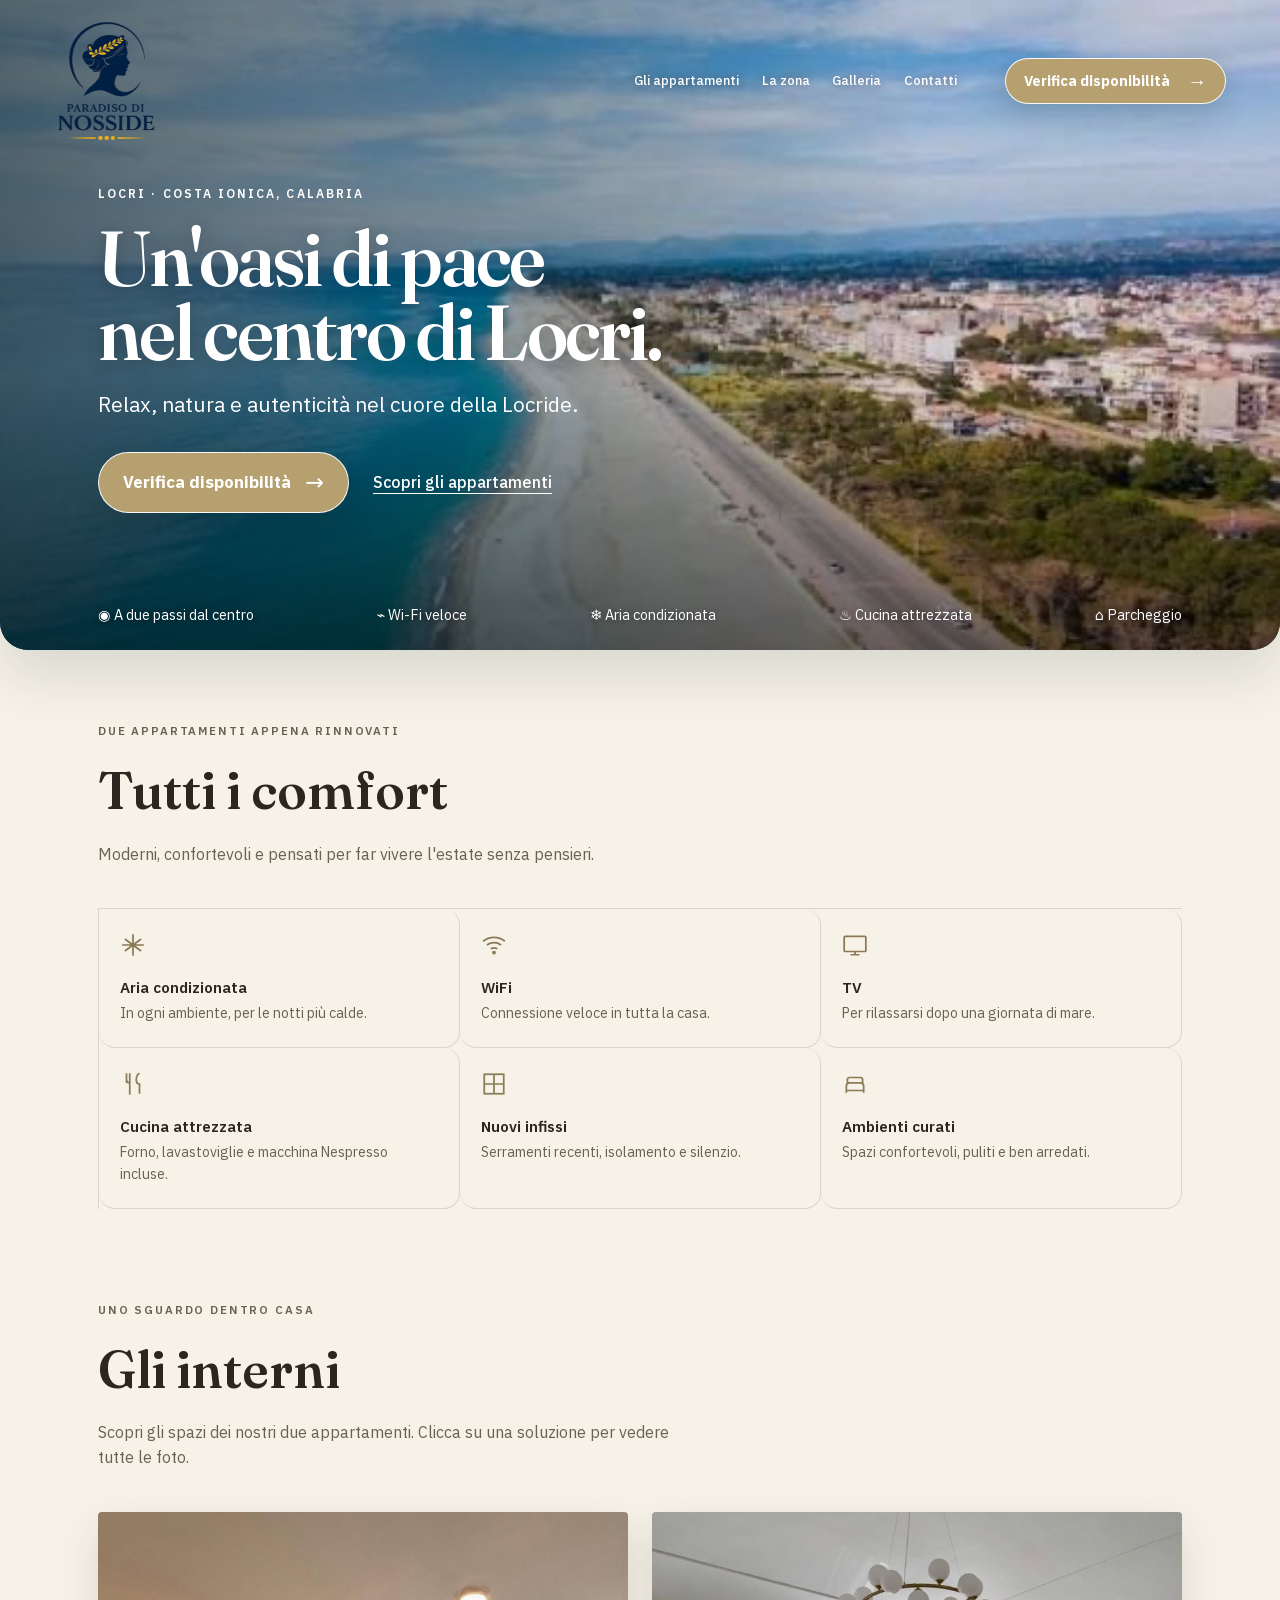
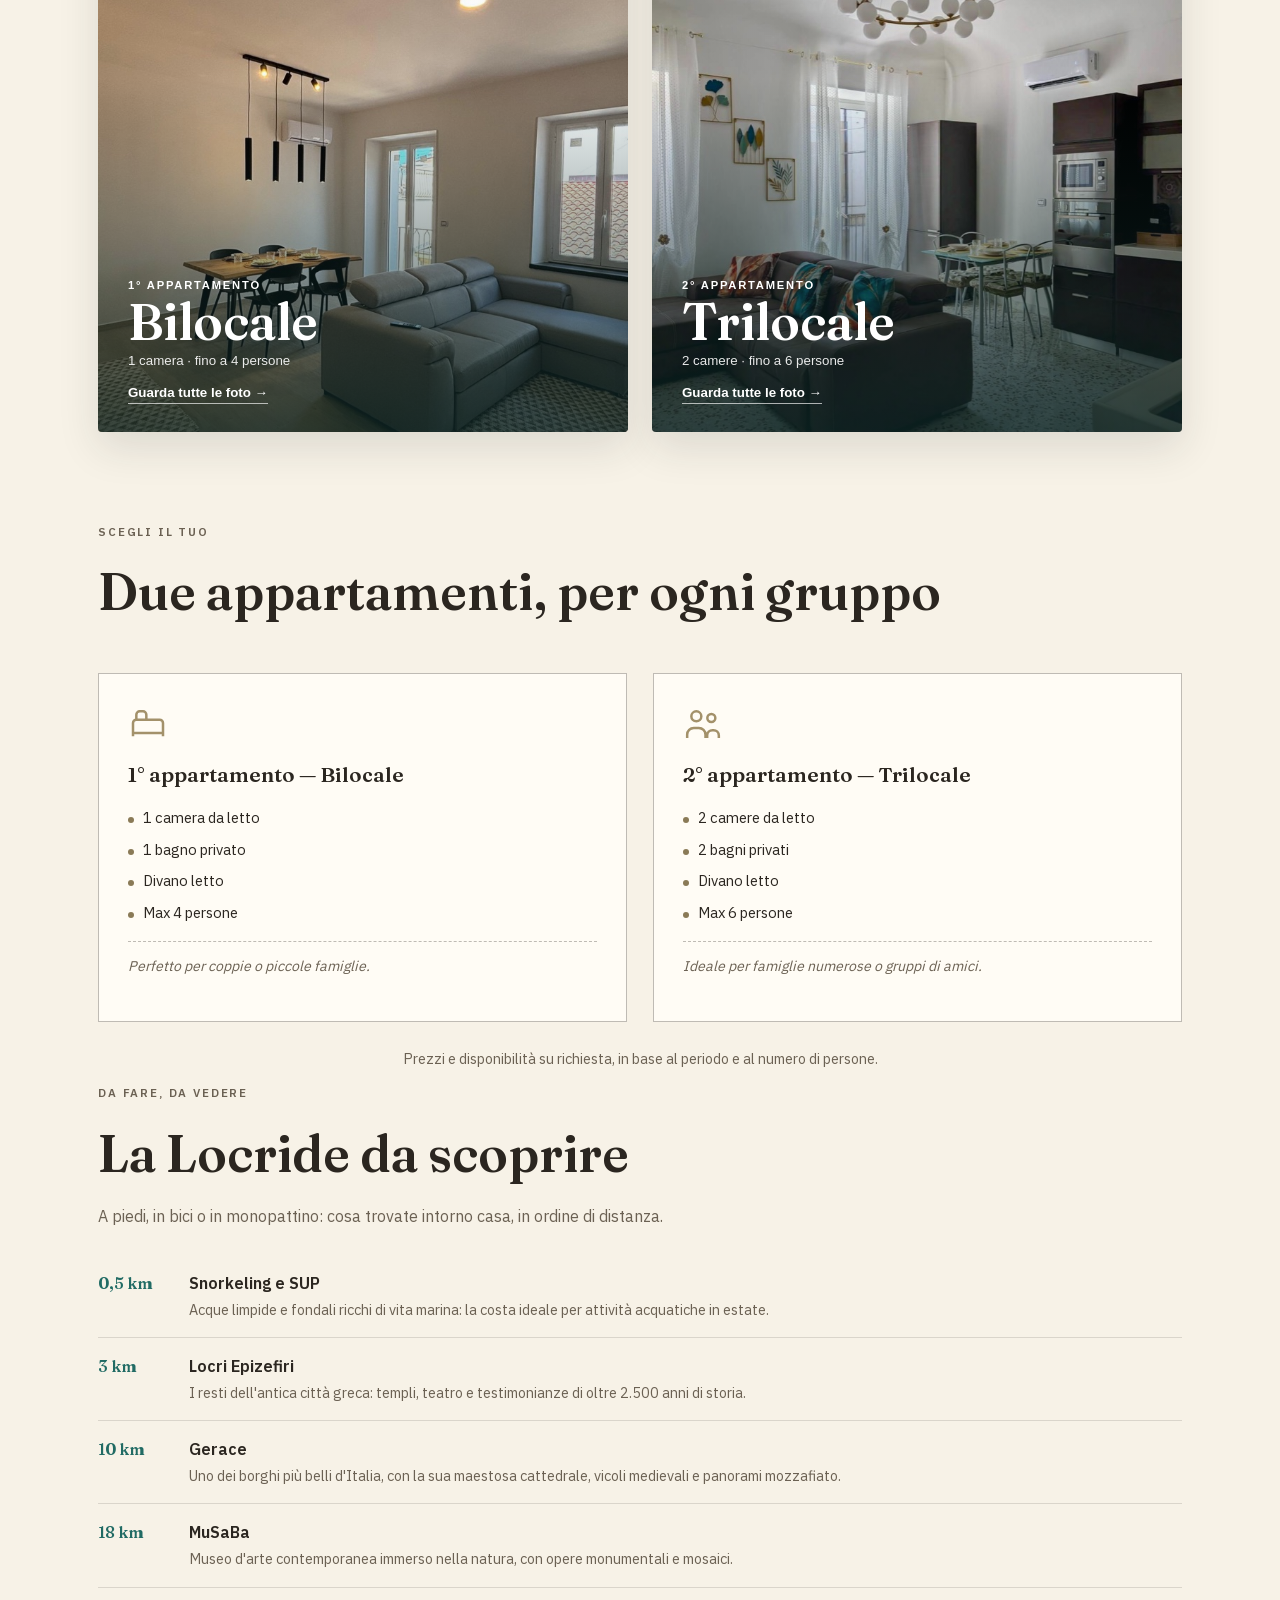
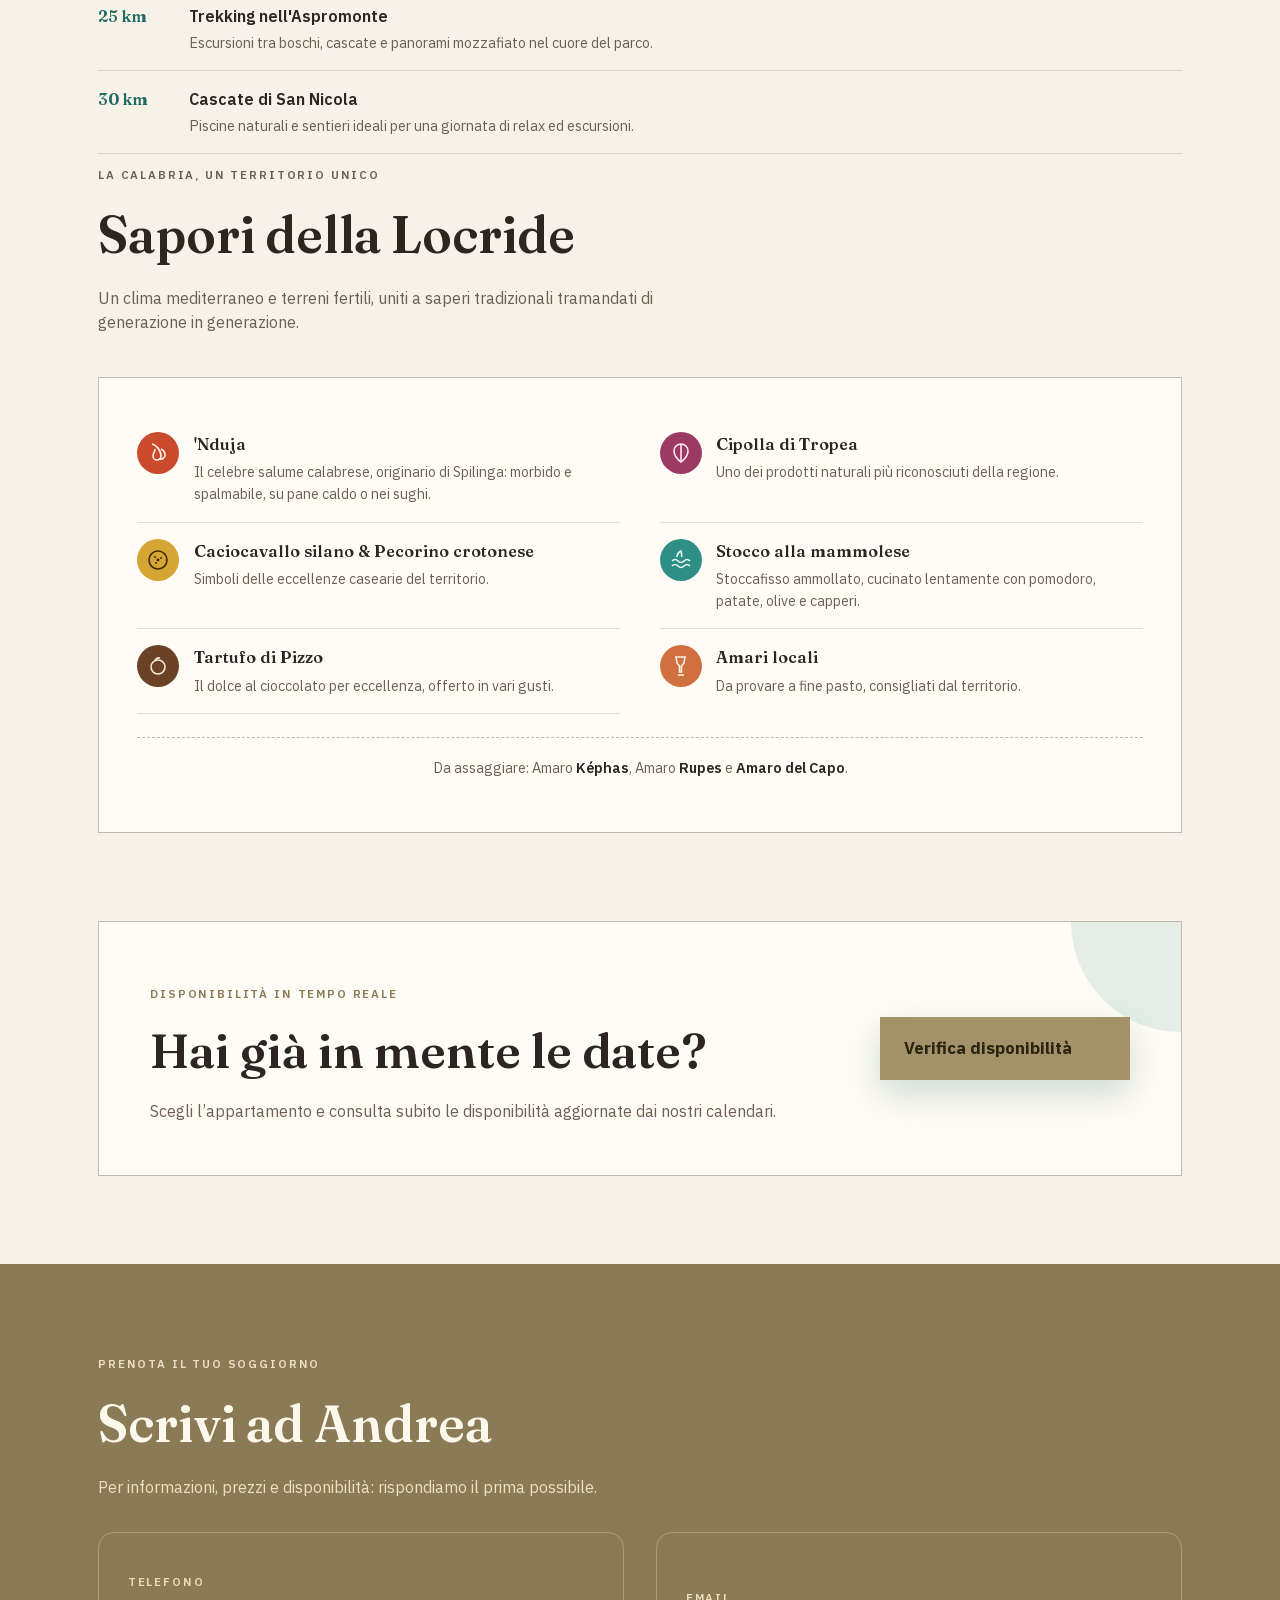
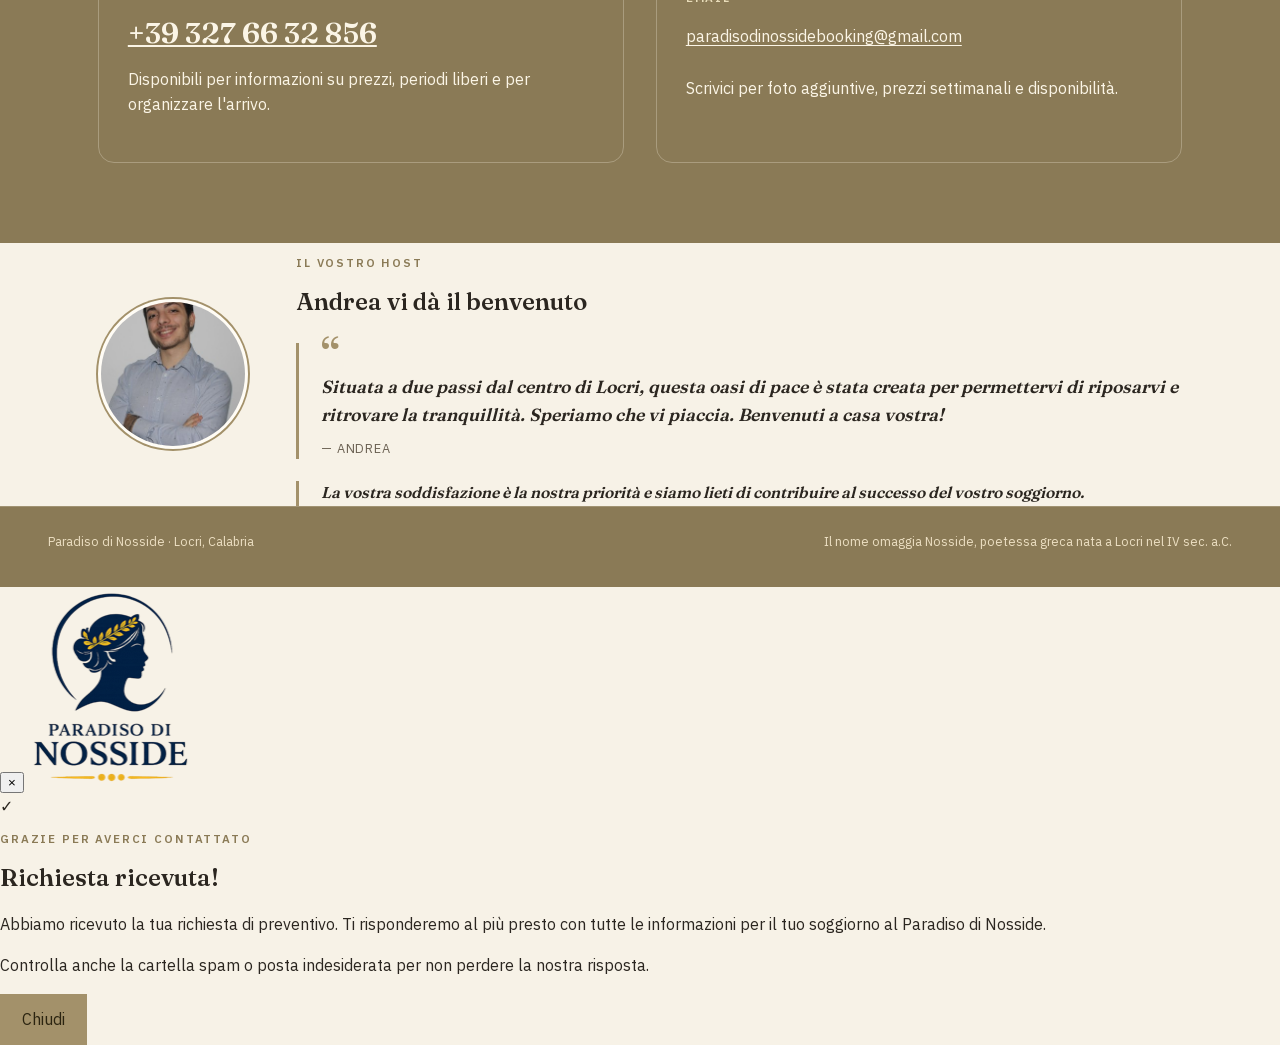
==== index.html @ 8e235de2 "confirm popup" ====
<!DOCTYPE html>
<html lang="it">
<head>
  <meta charset="utf-8">
  <meta name="viewport" content="width=device-width, initial-scale=1">
  <title>Paradiso di Nosside — Estate a Locri</title>
  <meta name="description" content="Appartamenti in affitto a Locri, sulla costa ionica della Calabria. Bilocale e trilocale a due passi dal centro.">
  <link rel="icon" href="images/logo.png">
  <link rel="stylesheet" href="css/style.css">
</head>
<body>

<nav class="nav nav-premium">
  <div class="nav-inner">
    <a class="brand brand-logo-only" href="#top" aria-label="Paradiso di Nosside"><img src="images/logo.png" alt="Paradiso di Nosside"></a>
    <ul class="nav-links premium-links">
      <li><a href="#appartamenti">Gli appartamenti</a></li><li><a href="#dintorni">La zona</a></li><li><a href="#interni">Galleria</a></li><li><a href="#contatti">Contatti</a></li>
    </ul>
    <button class="nav-book btn btn-primary btn-availability-large" type="button" data-open-booking>Verifica disponibilità <span aria-hidden="true">→</span></button>
  </div>
</nav>

<header class="hero-premium" id="top">
  <img class="hero-premium-bg" src="images/costa-locri.jpg" alt="Costa di Locri">
  <div class="hero-premium-shade"></div>
  <div class="hero-premium-content wrap">
    <p class="hero-place">Locri · Costa Ionica, Calabria</p>
    <h1>Un'oasi di pace<br>nel centro di Locri.</h1>
    <p>Relax, natura e autenticità nel cuore della Locride.</p>
    <div class="hero-premium-actions"><button class="btn btn-primary btn-availability-large" type="button" data-open-booking>Verifica disponibilità <span aria-hidden="true">→</span></button><a href="#appartamenti">Scopri gli appartamenti</a></div>
  </div>
  <div class="hero-benefits wrap"><span>◉ A due passi dal centro</span><span>⌁ Wi-Fi veloce</span><span>❄ Aria condizionata</span><span>♨ Cucina attrezzata</span><span>⌂ Parcheggio</span></div>
</header>



<section class="wrap" id="comfort">
  <div class="section-head">
    <p class="eyebrow">Due appartamenti appena rinnovati</p>
    <h2>Tutti i comfort</h2>
    <p>Moderni, confortevoli e pensati per far vivere l'estate senza pensieri.</p>
  </div>
  <div class="features">
    <div class="feature">
      <svg viewBox="0 0 24 24" fill="none" stroke-width="1.6"><path d="M12 2v20M4.5 6.5l15 11M19.5 6.5l-15 11M2 12h20"/></svg>
      <h3>Aria condizionata</h3>
      <p>In ogni ambiente, per le notti più calde.</p>
    </div>
    <div class="feature">
      <svg viewBox="0 0 24 24" fill="none" stroke-width="1.6"><path d="M2 8.5a16 16 0 0 1 20 0M5.5 12a11 11 0 0 1 13 0M9 15.5a6 6 0 0 1 6 0"/><circle cx="12" cy="19" r="1"/></svg>
      <h3>WiFi</h3>
      <p>Connessione veloce in tutta la casa.</p>
    </div>
    <div class="feature">
      <svg viewBox="0 0 24 24" fill="none" stroke-width="1.6"><rect x="2" y="4" width="20" height="14" rx="1"/><path d="M8 21h8M12 18v3"/></svg>
      <h3>TV</h3>
      <p>Per rilassarsi dopo una giornata di mare.</p>
    </div>
    <div class="feature">
      <svg viewBox="0 0 24 24" fill="none" stroke-width="1.6"><path d="M6 2v6a3 3 0 0 0 3 3v11M6 2v9M9 2v9M18 2c-2 1-3 3-3 6s1 4 3 4v9"/></svg>
      <h3>Cucina attrezzata</h3>
      <p>Forno, lavastoviglie e macchina Nespresso incluse.</p>
    </div>
    <div class="feature">
      <svg viewBox="0 0 24 24" fill="none" stroke-width="1.6"><rect x="3" y="3" width="18" height="18"/><path d="M12 3v18M3 12h18"/></svg>
      <h3>Nuovi infissi</h3>
      <p>Serramenti recenti, isolamento e silenzio.</p>
    </div>
    <div class="feature">
      <svg viewBox="0 0 24 24" fill="none" stroke-width="1.6"><path d="M4 18v-4a3 3 0 0 1 3-3h10a3 3 0 0 1 3 3v4M4 18h16M4 18v2M20 18v2M5 11V8a2 2 0 0 1 2-2h10a2 2 0 0 1 2 2v3"/></svg>
      <h3>Ambienti curati</h3>
      <p>Spazi confortevoli, puliti e ben arredati.</p>
    </div>
  </div>
</section>

<section class="wrap interiors-showcase" id="interni">
  <div class="section-head">
    <p class="eyebrow">Uno sguardo dentro casa</p>
    <h2>Gli interni</h2>
    <p>Scopri gli spazi dei nostri due appartamenti. Clicca su una soluzione per vedere tutte le foto.</p>
  </div>
  <div class="interior-apartment-grid">
    <button class="interior-apartment-card" type="button" data-open-gallery="bilocale">
      <img src="images/bilocale-soggiorno-vista.jpg" alt="Anteprima del Bilocale">
      <span class="interior-card-overlay"></span>
      <span class="interior-card-copy"><small>1° appartamento</small><strong>Bilocale</strong><span>1 camera · fino a 4 persone</span><em>Guarda tutte le foto →</em></span>
    </button>
    <button class="interior-apartment-card" type="button" data-open-gallery="trilocale">
      <img src="images/trilocale-soggiorno.jpg" alt="Anteprima del Trilocale">
      <span class="interior-card-overlay"></span>
      <span class="interior-card-copy"><small>2° appartamento</small><strong>Trilocale</strong><span>2 camere · fino a 6 persone</span><em>Guarda tutte le foto →</em></span>
    </button>
  </div>
</section>

<section class="wrap" id="appartamenti">
  <div class="section-head">
    <p class="eyebrow">Scegli il tuo</p>
    <h2>Due appartamenti, per ogni gruppo</h2>
  </div>
  <div class="apart-grid">
    <div class="apart-card">
      <svg viewBox="0 0 24 24" fill="none" stroke-width="1.5"><path d="M3 18v-6a2 2 0 0 1 2-2h14a2 2 0 0 1 2 2v6M3 18h18M3 18v2M21 18v2M5 10V7a2 2 0 0 1 2-2h2a2 2 0 0 1 2 2v3"/></svg>
      <h3>1° appartamento — Bilocale</h3>
      <ul class="apart-list">
        <li>1 camera da letto</li>
        <li>1 bagno privato</li>
        <li>Divano letto</li>
        <li>Max 4 persone</li>
      </ul>
      <p class="apart-note">Perfetto per coppie o piccole famiglie.</p>
    </div>
    <div class="apart-card">
      <svg viewBox="0 0 24 24" fill="none" stroke-width="1.5"><circle cx="8" cy="8" r="3"/><circle cx="17" cy="9" r="2.4"/><path d="M2.5 21v-2a4 4 0 0 1 4-4h3a4 4 0 0 1 4 4v2M14.5 21v-1.5a3.2 3.2 0 0 1 3.2-3.2h.6a3.2 3.2 0 0 1 3.2 3.2V21"/></svg>
      <h3>2° appartamento — Trilocale</h3>
      <ul class="apart-list">
        <li>2 camere da letto</li>
        <li>2 bagni privati</li>
        <li>Divano letto</li>
        <li>Max 6 persone</li>
      </ul>
      <p class="apart-note">Ideale per famiglie numerose o gruppi di amici.</p>
    </div>
  </div>
  <p class="apart-price-note">Prezzi e disponibilità su richiesta, in base al periodo e al numero di persone.</p>
</section>

<section class="wrap" id="dintorni">
  <div class="section-head">
    <p class="eyebrow">Da fare, da vedere</p>
    <h2>La Locride da scoprire</h2>
    <p>A piedi, in bici o in monopattino: cosa trovate intorno casa, in ordine di distanza.</p>
  </div>
  <ul class="spot-list">
    <li class="spot">
      <span class="spot-dist">0,5 km</span>
      <div><h3>Snorkeling e SUP</h3><p>Acque limpide e fondali ricchi di vita marina: la costa ideale per attività acquatiche in estate.</p></div>
    </li>
    <li class="spot">
      <span class="spot-dist">3 km</span>
      <div><h3>Locri Epizefiri</h3><p>I resti dell'antica città greca: templi, teatro e testimonianze di oltre 2.500 anni di storia.</p></div>
    </li>
    <li class="spot">
      <span class="spot-dist">10 km</span>
      <div><h3>Gerace</h3><p>Uno dei borghi più belli d'Italia, con la sua maestosa cattedrale, vicoli medievali e panorami mozzafiato.</p></div>
    </li>
    <li class="spot">
      <span class="spot-dist">18 km</span>
      <div><h3>MuSaBa</h3><p>Museo d'arte contemporanea immerso nella natura, con opere monumentali e mosaici.</p></div>
    </li>
    <li class="spot">
      <span class="spot-dist">25 km</span>
      <div><h3>Trekking nell'Aspromonte</h3><p>Escursioni tra boschi, cascate e panorami mozzafiato nel cuore del parco.</p></div>
    </li>
    <li class="spot">
      <span class="spot-dist">30 km</span>
      <div><h3>Cascate di San Nicola</h3><p>Piscine naturali e sentieri ideali per una giornata di relax ed escursioni.</p></div>
    </li>
  </ul>
</section>

<section class="wrap" id="sapori">
  <div class="section-head">
    <p class="eyebrow">La Calabria, un territorio unico</p>
    <h2>Sapori della Locride</h2>
    <p>Un clima mediterraneo e terreni fertili, uniti a saperi tradizionali tramandati di generazione in generazione.</p>
  </div>
  <div class="menu-card">
    <div class="menu-grid">
      <div class="menu-item">
        <div class="menu-icon" style="background:#c94a2c;">
          <svg viewBox="0 0 24 24" fill="none" stroke="#fff2e8" stroke-width="1.6"><path d="M6 3c4 1 9 6 9 12a4 4 0 0 1-8 0c0-3 2-4 2-7"/><path d="M15 8c2 1 4 3 4 6a4 4 0 0 1-6 3.5"/></svg>
        </div>
        <div>
          <h3>'Nduja</h3>
          <p>Il celebre salume calabrese, originario di Spilinga: morbido e spalmabile, su pane caldo o nei sughi.</p>
        </div>
      </div>
      <div class="menu-item">
        <div class="menu-icon" style="background:#9c3a63;">
          <svg viewBox="0 0 24 24" fill="none" stroke="#fbeaf0" stroke-width="1.6"><path d="M12 21c4-3 7-7 7-11a7 7 0 0 0-14 0c0 4 3 8 7 11Z"/><path d="M12 3v18"/></svg>
        </div>
        <div>
          <h3>Cipolla di Tropea</h3>
          <p>Uno dei prodotti naturali più riconosciuti della regione.</p>
        </div>
      </div>
      <div class="menu-item">
        <div class="menu-icon" style="background:#d6a635;">
          <svg viewBox="0 0 24 24" fill="none" stroke="#3b2a06" stroke-width="1.6"><circle cx="12" cy="12" r="9"/><circle cx="12" cy="12" r="1.4" fill="#3b2a06" stroke="none"/><circle cx="9" cy="9" r="1" fill="#3b2a06" stroke="none"/><circle cx="15" cy="10" r="1" fill="#3b2a06" stroke="none"/><circle cx="10" cy="15" r="1" fill="#3b2a06" stroke="none"/></svg>
        </div>
        <div>
          <h3>Caciocavallo silano &amp; Pecorino crotonese</h3>
          <p>Simboli delle eccellenze casearie del territorio.</p>
        </div>
      </div>
      <div class="menu-item">
        <div class="menu-icon" style="background:var(--teal);">
          <svg viewBox="0 0 24 24" fill="none" stroke="#eafaf7" stroke-width="1.6"><path d="M3 13c2-2 4-2 6 0s4 2 6 0 4-2 6 0"/><path d="M3 18c2-2 4-2 6 0s4 2 6 0 4-2 6 0"/><path d="M8 9c0-3 2-5 4-6 1 2 0 4 1 6"/></svg>
        </div>
        <div>
          <h3>Stocco alla mammolese</h3>
          <p>Stoccafisso ammollato, cucinato lentamente con pomodoro, patate, olive e capperi.</p>
        </div>
      </div>
      <div class="menu-item">
        <div class="menu-icon" style="background:#6b4226;">
          <svg viewBox="0 0 24 24" fill="none" stroke="#f6e9da" stroke-width="1.6"><circle cx="12" cy="13" r="7"/><path d="M9 6c1-1.5 3-2.5 5-2"/></svg>
        </div>
        <div>
          <h3>Tartufo di Pizzo</h3>
          <p>Il dolce al cioccolato per eccellenza, offerto in vari gusti.</p>
        </div>
      </div>
      <div class="menu-item">
        <div class="menu-icon" style="background:var(--coral);">
          <svg viewBox="0 0 24 24" fill="none" stroke="#fdf1ea" stroke-width="1.6"><path d="M8 3h8l-1 6-2.5 3v6h-2v-6L8 9 7 3Z"/><path d="M9 21h6"/></svg>
        </div>
        <div>
          <h3>Amari locali</h3>
          <p>Da provare a fine pasto, consigliati dal territorio.</p>
        </div>
      </div>
    </div>
    <p class="amari-line">Da assaggiare: Amaro <b>Képhas</b>, Amaro <b>Rupes</b> e <b>Amaro del Capo</b>.</p>
  </div>
</section>


<section class="wrap availability-spotlight" id="disponibilita">
  <div class="availability-callout">
    <div>
      <p class="eyebrow">Disponibilità in tempo reale</p>
      <h2>Hai già in mente le date?</h2>
      <p>Scegli l’appartamento e consulta subito le disponibilità aggiornate dai nostri calendari.</p>
    </div>
    <button class="btn btn-primary btn-availability-large" type="button" data-open-booking>Verifica disponibilità</button>
  </div>
</section>

<section class="contact-band" id="contatti">
  <div class="wrap section-head" style="margin-bottom: 2rem;">
    <p class="eyebrow">Prenota il tuo soggiorno</p>
    <h2>Scrivi ad Andrea</h2>
    <p>Per informazioni, prezzi e disponibilità: rispondiamo il prima possibile.</p>
  </div>
  <div class="wrap contact-grid">
    <div class="contact-card">
      <p class="eyebrow">Telefono</p>
      <div class="phone-figure"><a href="tel:+393276632856">+39 327 66 32 856</a></div>
      <p>Disponibili per informazioni su prezzi, periodi liberi e per organizzare l'arrivo.</p>
    </div>
    <div class="contact-card">
      <p class="eyebrow">Email</p>
      <p style="margin-top:0.4rem;"><a class="plain" href="mailto:paradisodinossidebooking@gmail.com">paradisodinossidebooking@gmail.com</a></p>
      <p>Scrivici per foto aggiuntive, prezzi settimanali e disponibilità.</p>
    </div>
  </div>
</section>

<section class="wrap" id="host">
  <div class="host">
    <div class="host-avatar">
      <img src="images/andrea-host.jpg" alt="Andrea, il vostro host">
    </div>
    <div>
      <p class="eyebrow">Il vostro host</p>
      <h2 style="margin-top:0.4rem; margin-bottom:1.4rem;">Andrea vi dà il benvenuto</h2>
      <blockquote class="quote">
        <span class="mark">&ldquo;</span>
        <p>Situata a due passi dal centro di Locri, questa oasi di pace è stata creata per permettervi di riposarvi e ritrovare la tranquillità. Speriamo che vi piaccia. Benvenuti a casa vostra!</p>
        <cite>— Andrea</cite>
      </blockquote>
      <blockquote class="quote small" style="margin-bottom:0;">
        <p>La vostra soddisfazione è la nostra priorità e siamo lieti di contribuire al successo del vostro soggiorno.</p>
      </blockquote>
    </div>
  </div>
</section>

<footer>
  <span>Paradiso di Nosside · Locri, Calabria</span>
  <span>Il nome omaggia Nosside, poetessa greca nata a Locri nel IV sec. a.C.</span>
</footer>

<div class="gallery-modal" id="gallery-modal" aria-hidden="true">
  <div class="gallery-backdrop" data-close-gallery></div>
  <div class="gallery-dialog" role="dialog" aria-modal="true" aria-labelledby="gallery-title">
    <button class="gallery-close" type="button" aria-label="Chiudi galleria" data-close-gallery>×</button>
    <div class="gallery-head">
      <div><p class="eyebrow">Paradiso di Nosside</p><h2 id="gallery-title">Bilocale</h2><p id="gallery-description">Scopri tutti gli ambienti dell'appartamento.</p></div>
      <button class="btn btn-primary btn-availability-large gallery-book" type="button" data-gallery-book>Verifica disponibilità</button>
    </div>
    <div class="gallery-grid" id="gallery-grid"></div>
    <div class="gallery-footer"><button class="btn btn-primary btn-availability-large" type="button" data-gallery-book>Verifica disponibilità</button></div>
  </div>
</div>

<div class="booking-modal" id="booking-modal" aria-hidden="true">
  <div class="booking-modal-backdrop" data-close-booking></div>
  <div class="booking-dialog" role="dialog" aria-modal="true" aria-labelledby="booking-title">
    <button class="booking-close" type="button" aria-label="Chiudi" data-close-booking>×</button>

    <div class="booking-step" id="apartment-step">
      <div class="modal-logo"><img src="images/logo.png" alt="Paradiso di Nosside"></div>
      <p class="step-label"><b>1</b> Scegli l’appartamento</p>
      <h2 id="booking-title">Quale appartamento preferisci?</h2>
      <p class="booking-intro">Seleziona una soluzione: caricheremo subito le disponibilità aggiornate da Google Calendar.</p>
      <div class="booking-apartments">
        <button class="booking-apartment-card" type="button" data-apartment="bilocale">
          <img src="images/bilocale-soggiorno-vista.jpg" alt="Soggiorno del bilocale">
          <span class="booking-card-body">
            <span class="booking-card-kicker">1° appartamento</span>
            <strong>Bilocale</strong>
            <span>1 camera · 1 bagno · divano letto · max 4 persone</span>
            <em>Vedi disponibilità →</em>
          </span>
        </button>
        <button class="booking-apartment-card" type="button" data-apartment="trilocale">
          <img src="images/trilocale-soggiorno.jpg" alt="Soggiorno del trilocale">
          <span class="booking-card-body">
            <span class="booking-card-kicker">2° appartamento</span>
            <strong>Trilocale</strong>
            <span>2 camere · 2 bagni · divano letto · max 6 persone</span>
            <em>Vedi disponibilità →</em>
          </span>
        </button>
      </div>
    </div>

    <div class="booking-step is-hidden" id="calendar-step">
      <div class="modal-logo modal-logo-small"><img src="images/logo.png" alt="Paradiso di Nosside"></div>
      <button class="booking-back" type="button" id="booking-back">← Cambia appartamento</button>
      <div class="booking-selected-head">
        <div>
          <p class="eyebrow">Disponibilità aggiornata</p>
          <h2 id="selected-apartment-title">Bilocale</h2>
        </div>
        <div class="availability-legend"><span><i class="dot available"></i>Disponibile</span><span><i class="dot busy"></i>Occupato</span></div>
      </div>
      <div id="calendar-loading" class="calendar-loading">Controllo il calendario…</div>
      <div class="calendar-layout"><aside class="selected-apartment-aside"><img id="selected-apartment-image" src="images/bilocale-soggiorno-vista.jpg" alt="Appartamento selezionato"><strong id="selected-apartment-name">Bilocale</strong><span id="selected-apartment-meta">Fino a 4 persone</span></aside><div id="availability-calendars" class="availability-calendars" aria-live="polite"></div></div>
      <div id="calendar-error" class="form-status error is-hidden" aria-live="polite"></div>

      <form id="availability-form" class="booking-form-modal is-hidden">
        <input id="apartment" name="apartment" type="hidden">
        <div class="booking-date-grid">
          <label>Check-in<input id="checkin" name="checkin" type="date" required></label>
          <label>Check-out<input id="checkout" name="checkout" type="date" required></label>
          <label>Ospiti<input id="guests" name="guests" type="number" min="1" max="4" value="2" required></label>
        </div>
        <button class="btn btn-primary booking-check-button" type="submit">Conferma queste date</button>
      </form>
      <div id="availability-result" class="form-status" aria-live="polite"></div>

      <form id="quote-form" class="quote-form is-hidden">
        <input type="hidden" name="apartment" id="quote-apartment"><input type="hidden" name="checkin" id="quote-checkin"><input type="hidden" name="checkout" id="quote-checkout"><input type="hidden" name="guests" id="quote-guests">
        <div class="quote-success-head"><span>✓</span><div><p class="eyebrow">Periodo disponibile</p><h3>Richiedi il preventivo</h3></div></div>
        <div class="quote-grid">
          <label>Nome e cognome<input name="name" autocomplete="name" required></label>
          <label>Email<input name="email" type="email" autocomplete="email" required></label>
          <label>Telefono<input name="phone" type="tel" autocomplete="tel"></label>
          <label class="wide">Messaggio<textarea name="message" rows="4" placeholder="Eventuali richieste, età dei bambini, orario previsto..."></textarea></label>
        </div>
        <label class="privacy-check"><input type="checkbox" required> Acconsento all'uso dei dati per rispondere a questa richiesta.</label>
        <button class="btn btn-primary" type="submit">Invia richiesta</button>
        <div id="quote-result" class="form-status" aria-live="polite"></div>
      </form>
    </div>
  </div>
</div>

<!-- Conferma invio preventivo -->
<div class="request-success-modal" id="request-success-modal" aria-hidden="true">
  <div class="request-success-backdrop" data-close-success></div>
  <div class="request-success-dialog" role="dialog" aria-modal="true" aria-labelledby="request-success-title">
    <button class="request-success-close" type="button" aria-label="Chiudi" data-close-success>×</button>
    <img class="request-success-logo" src="images/logo.png" alt="Paradiso di Nosside">
    <div class="request-success-check" aria-hidden="true">✓</div>
    <p class="eyebrow">Grazie per averci contattato</p>
    <h2 id="request-success-title">Richiesta ricevuta!</h2>
    <p>Abbiamo ricevuto la tua richiesta di preventivo. Ti risponderemo al più presto con tutte le informazioni per il tuo soggiorno al Paradiso di Nosside.</p>
    <div class="request-success-divider"></div>
    <p class="request-success-note">Controlla anche la cartella spam o posta indesiderata per non perdere la nostra risposta.</p>
    <button class="btn btn-primary request-success-button" type="button" data-close-success>Chiudi</button>
  </div>
</div>

<script src="js/main.js"></script>
</body>
</html>
---- css/style.css ----
@font-face {
  font-family: 'Fraunces';
  font-style: normal;
  font-weight: 300 700;
  font-display: swap;
  src: url('../fonts/fraunces.woff2') format('woff2');
}
@font-face {
  font-family: 'IBM Plex Sans';
  font-style: normal;
  font-weight: 300 700;
  font-display: swap;
  src: url('../fonts/ibm-plex-sans.woff2') format('woff2');
}

:root {
  --cream: #f6f1e4;
  --paper: #fffcf5;
  --ink: #2b2620;
  --ink-soft: #6b6153;
  --olive: #a3916a;
  --olive-deep: #8a7a56;
  --teal: #2f8f86;
  --teal-deep: #216b64;
  --coral: #d1703f;
  --line: rgba(43, 38, 32, 0.14);
  --line-strong: rgba(43, 38, 32, 0.3);
}

@media (prefers-color-scheme: dark) {
  :root {
    --cream: #1c1912;
    --paper: #241f16;
    --ink: #ece5d4;
    --ink-soft: #b3a68d;
    --olive: #c2b07d;
    --olive-deep: #a08d5e;
    --teal: #57c2b5;
    --teal-deep: #3d9a8f;
    --coral: #e2895f;
    --line: rgba(236, 229, 212, 0.16);
    --line-strong: rgba(236, 229, 212, 0.3);
  }
}
:root[data-theme="dark"] {
  --cream: #1c1912;
  --paper: #241f16;
  --ink: #ece5d4;
  --ink-soft: #b3a68d;
  --olive: #c2b07d;
  --olive-deep: #a08d5e;
  --teal: #57c2b5;
  --teal-deep: #3d9a8f;
  --coral: #e2895f;
  --line: rgba(236, 229, 212, 0.16);
  --line-strong: rgba(236, 229, 212, 0.3);
}
:root[data-theme="light"] {
  --cream: #f6f1e4;
  --paper: #fffcf5;
  --ink: #2b2620;
  --ink-soft: #6b6153;
  --olive: #a3916a;
  --olive-deep: #8a7a56;
  --teal: #2f8f86;
  --teal-deep: #216b64;
  --coral: #d1703f;
  --line: rgba(43, 38, 32, 0.14);
  --line-strong: rgba(43, 38, 32, 0.3);
}

* { box-sizing: border-box; }
html { scroll-behavior: smooth; }
@media (prefers-reduced-motion: reduce) {
  html { scroll-behavior: auto; }
  * { animation-duration: 0.001ms !important; animation-iteration-count: 1 !important; transition-duration: 0.001ms !important; }
}

body {
  margin: 0;
  background: var(--cream);
  color: var(--ink);
  font-family: 'IBM Plex Sans', ui-sans-serif, system-ui, -apple-system, sans-serif;
  font-weight: 400;
  line-height: 1.55;
  -webkit-font-smoothing: antialiased;
}

h1, h2, h3 {
  font-family: 'Fraunces', ui-serif, Georgia, serif;
  font-weight: 600;
  text-wrap: balance;
  margin: 0;
  color: var(--ink);
}

.script {
  font-family: 'Fraunces', serif;
  font-weight: 500;
  font-style: italic;
}

.eyebrow {
  font-family: 'IBM Plex Sans', sans-serif;
  font-weight: 600;
  font-size: 0.72rem;
  letter-spacing: 0.16em;
  text-transform: uppercase;
  color: var(--olive-deep);
}

a { color: inherit; }

.wrap {
  max-width: 1080px;
  margin: 0 auto;
  padding: 0 clamp(1.25rem, 4vw, 3rem);
}

/* nav */
.nav {
  position: sticky;
  top: 0;
  z-index: 20;
  background: color-mix(in srgb, var(--cream) 88%, transparent);
  backdrop-filter: blur(10px);
  border-bottom: 1px solid var(--line);
}
.nav-inner {
  display: flex;
  align-items: center;
  justify-content: space-between;
  gap: 1.5rem;
  padding: 0.8rem clamp(1.25rem, 4vw, 3rem);
}
.brand {
  display: flex;
  align-items: center;
  gap: 0.7rem;
}
.brand img { width: 34px; height: auto; flex-shrink: 0; }
.brand-text {
  font-family: 'Fraunces', serif;
  font-weight: 600;
  font-size: 1rem;
  letter-spacing: 0.01em;
  line-height: 1.2;
}
.brand-text small {
  display: block;
  font-family: 'IBM Plex Sans', sans-serif;
  font-weight: 500;
  font-size: 0.64rem;
  letter-spacing: 0.1em;
  text-transform: uppercase;
  color: var(--ink-soft);
  margin-top: 0.15rem;
}
.nav-links {
  display: flex;
  gap: clamp(0.8rem, 2vw, 1.4rem);
  list-style: none;
  margin: 0;
  padding: 0;
  font-size: 0.82rem;
}
.nav-links a {
  text-decoration: none;
  color: var(--ink-soft);
  padding-bottom: 2px;
  border-bottom: 1px solid transparent;
  transition: color 0.15s ease, border-color 0.15s ease;
  white-space: nowrap;
}
.nav-links a:hover, .nav-links a:focus-visible { color: var(--olive-deep); border-color: var(--olive-deep); }
.nav-links li:nth-child(n+3) { display: none; }
@media (min-width: 720px) { .nav-links li:nth-child(n+3) { display: block; } }

/* hero */
.hero {
  padding: clamp(2.2rem, 6vw, 4.5rem) 0 clamp(2rem, 5vw, 3.5rem);
  display: grid;
  grid-template-columns: 1.05fr 0.95fr;
  gap: clamp(2rem, 5vw, 3.5rem);
  align-items: center;
}
@media (max-width: 860px) { .hero { grid-template-columns: 1fr; } }

.hero h1 {
  font-size: clamp(2.1rem, 4.6vw, 3.1rem);
  line-height: 1.1;
  margin-top: 0.6rem;
}
.hero-lede {
  margin-top: 1.1rem;
  max-width: 46ch;
  color: var(--ink-soft);
  font-size: 1.05rem;
}
.hero-cta {
  margin-top: 1.6rem;
  display: flex;
  gap: 0.9rem;
  flex-wrap: wrap;
  align-items: center;
}
.btn {
  display: inline-flex;
  align-items: center;
  gap: 0.5rem;
  padding: 0.75rem 1.3rem;
  font-family: 'IBM Plex Sans', sans-serif;
  font-weight: 600;
  font-size: 0.92rem;
  text-decoration: none;
  border: 1px solid transparent;
  transition: transform 0.15s ease, background 0.15s ease, border-color 0.15s ease;
}
.btn:hover { transform: translateY(-1px); }
.btn-primary { background: var(--olive); color: #2b2410; }
.btn-primary:hover { background: var(--olive-deep); color: #fff8ea; }
.btn-ghost { border-color: var(--line-strong); color: var(--ink); }
.btn-ghost:hover { border-color: var(--olive-deep); color: var(--olive-deep); }

.hero-art { position: relative; }
.coast { width: 100%; height: auto; display: block; aspect-ratio: 4 / 3; object-fit: cover; border: 1px solid var(--line-strong); }
.badge {
  position: absolute;
  top: -14px;
  right: 4%;
  width: 112px;
  height: 112px;
  border-radius: 50%;
  background: var(--olive);
  color: #2b2410;
  display: flex;
  flex-direction: column;
  align-items: center;
  justify-content: center;
  text-align: center;
  border: 3px dashed color-mix(in srgb, var(--paper) 70%, transparent);
  font-family: 'IBM Plex Sans', sans-serif;
}
.badge .b-eyebrow { font-size: 0.5rem; letter-spacing: 0.08em; text-transform: uppercase; opacity: 0.85; }
.badge .b-main { font-family: 'Fraunces', serif; font-weight: 600; font-size: 0.76rem; line-height: 1.25; margin-top: 0.2rem; }

section { padding: clamp(3rem, 7vw, 5rem) 0; }
.section-head { margin-bottom: clamp(1.8rem, 4vw, 2.6rem); }
.section-head h2 { font-size: clamp(1.6rem, 3.2vw, 2.2rem); margin-top: 0.5rem; }
.section-head p { color: var(--ink-soft); max-width: 58ch; margin-top: 0.7rem; }

/* host / pull-quote */
.host {
  display: grid;
  grid-template-columns: auto 1fr;
  gap: clamp(1.6rem, 4vw, 2.8rem);
  align-items: start;
}
@media (max-width: 700px) { .host { grid-template-columns: 1fr; } }
.host-avatar {
  width: 104px;
  height: 104px;
  border-radius: 50%;
  background: var(--paper);
  border: 3px solid var(--paper);
  box-shadow: 0 0 0 2px var(--olive);
  overflow: hidden;
  flex-shrink: 0;
}
.host-avatar img { width: 100%; height: 100%; object-fit: cover; display: block; }
.quote {
  border-left: 3px solid var(--olive);
  padding-left: 1.4rem;
  margin: 0 0 1.4rem;
}
.quote .mark {
  font-family: 'Fraunces', serif;
  font-size: 2.6rem;
  color: var(--olive);
  line-height: 0.5;
  display: block;
  margin-bottom: 0.6rem;
}
.quote p { margin: 0; font-size: 1.1rem; font-family: 'Fraunces', serif; font-style: italic; color: var(--ink); }
.quote cite {
  display: block;
  margin-top: 0.7rem;
  font-style: normal;
  font-family: 'IBM Plex Sans', sans-serif;
  font-size: 0.8rem;
  letter-spacing: 0.06em;
  text-transform: uppercase;
  color: var(--ink-soft);
}
.quote.small p { font-size: 0.98rem; }

/* features */
.features {
  display: grid;
  grid-template-columns: repeat(3, 1fr);
  gap: 0;
  border-top: 1px solid var(--line);
  border-left: 1px solid var(--line);
}
@media (max-width: 780px) { .features { grid-template-columns: repeat(2, 1fr); } }
@media (max-width: 480px) { .features { grid-template-columns: 1fr; } }
.feature {
  border-right: 1px solid var(--line);
  border-bottom: 1px solid var(--line);
  padding: 1.4rem 1.3rem;
}
.feature svg { width: 26px; height: 26px; stroke: var(--olive-deep); }
.feature h3 { font-size: 0.95rem; font-weight: 600; margin-top: 0.7rem; font-family: 'IBM Plex Sans', sans-serif; }
.feature p { margin: 0.25rem 0 0; color: var(--ink-soft); font-size: 0.88rem; }

/* gallery plates */
.plates {
  display: grid;
  grid-template-columns: repeat(2, 1fr);
  gap: 1.4rem;
}
@media (max-width: 700px) { .plates { grid-template-columns: 1fr; } }
.plate {
  position: relative;
  border: 1px solid var(--line-strong);
  background: var(--paper);
  padding: 1.1rem 1.1rem 1rem;
  opacity: 0;
  transform: translateY(14px);
  animation: rise 0.6s ease forwards;
  animation-timeline: view();
  animation-range: entry 0% cover 30%;
}
@supports not (animation-timeline: view()) {
  .plate { opacity: 1; transform: none; }
}
.plate::before, .plate::after {
  content: "";
  position: absolute;
  width: 10px;
  height: 10px;
  border-color: var(--olive-deep);
}
.plate::before { top: -1px; left: -1px; border-top: 2px solid var(--olive-deep); border-left: 2px solid var(--olive-deep); }
.plate::after { bottom: -1px; right: -1px; border-bottom: 2px solid var(--olive-deep); border-right: 2px solid var(--olive-deep); }
@keyframes rise { to { opacity: 1; transform: translateY(0); } }
.plate svg { width: 100%; height: auto; display: block; }
.plate img { width: 100%; aspect-ratio: 4 / 5; object-fit: cover; display: block; }
.interni-group { margin-bottom: clamp(2rem, 5vw, 3rem); }
.interni-group:last-child { margin-bottom: 0; }
.interni-group h3 {
  font-size: 1.15rem;
  margin-bottom: 1.1rem;
}
.plate-cap {
  display: flex;
  justify-content: space-between;
  align-items: baseline;
  margin-top: 0.8rem;
  font-size: 0.85rem;
}
.plate-cap b { font-family: 'Fraunces', serif; font-weight: 600; font-size: 1rem; }
.plate-cap span { color: var(--ink-soft); font-size: 0.75rem; }

/* apartments */
.apart-grid {
  display: grid;
  grid-template-columns: repeat(2, 1fr);
  gap: 1.6rem;
}
@media (max-width: 700px) { .apart-grid { grid-template-columns: 1fr; } }
.apart-card {
  border: 1px solid var(--line-strong);
  background: var(--paper);
  padding: 1.8rem;
  display: flex;
  flex-direction: column;
  gap: 1rem;
}
.apart-card svg { width: 40px; height: 40px; stroke: var(--olive); }
.apart-card h3 { font-size: 1.3rem; }
.apart-list {
  list-style: none;
  margin: 0;
  padding: 0;
  display: flex;
  flex-direction: column;
  gap: 0.55rem;
}
.apart-list li {
  display: flex;
  gap: 0.6rem;
  align-items: baseline;
  font-size: 0.92rem;
}
.apart-list li::before {
  content: "";
  width: 6px;
  height: 6px;
  border-radius: 50%;
  background: var(--olive-deep);
  flex-shrink: 0;
  margin-top: 0.45rem;
}
.apart-note {
  margin-top: auto;
  padding-top: 0.9rem;
  border-top: 1px dashed var(--line-strong);
  font-size: 0.88rem;
  color: var(--ink-soft);
  font-style: italic;
}
.apart-price-note {
  text-align: center;
  color: var(--ink-soft);
  font-size: 0.9rem;
  margin-top: 1.6rem;
}

/* dintorni / spots */
.spot-list {
  list-style: none;
  margin: 0;
  padding: 0;
  display: flex;
  flex-direction: column;
}
.spot {
  display: grid;
  grid-template-columns: 4.6rem 1fr;
  gap: 1.1rem;
  align-items: baseline;
  padding: 1rem 0;
  border-bottom: 1px solid var(--line);
}
.spot:first-child { padding-top: 0; }
.spot-dist {
  font-family: 'Fraunces', serif;
  font-weight: 600;
  color: var(--teal-deep);
  font-variant-numeric: tabular-nums;
  white-space: nowrap;
}
.spot h3 { font-size: 1rem; font-family: 'IBM Plex Sans', sans-serif; font-weight: 600; }
.spot p { margin: 0.2rem 0 0; color: var(--ink-soft); font-size: 0.9rem; }

/* sapori / menu card */
.menu-card {
  border: 1px solid var(--line-strong);
  background: var(--paper);
  padding: clamp(1.6rem, 4vw, 2.4rem);
}
.menu-grid {
  display: grid;
  grid-template-columns: repeat(2, 1fr);
  gap: 0 2.5rem;
}
@media (max-width: 700px) { .menu-grid { grid-template-columns: 1fr; } }
.menu-item {
  padding: 1rem 0;
  border-bottom: 1px solid var(--line);
  display: flex;
  gap: 0.9rem;
  align-items: flex-start;
}
.menu-grid .menu-item:nth-last-child(-n+1) { border-bottom: none; }
.menu-icon {
  width: 42px;
  height: 42px;
  border-radius: 50%;
  flex-shrink: 0;
  display: flex;
  align-items: center;
  justify-content: center;
}
.menu-icon svg { width: 24px; height: 24px; }
.menu-item h3 { font-size: 1.02rem; }
.menu-item p { margin: 0.3rem 0 0; color: var(--ink-soft); font-size: 0.88rem; }
.amari-line {
  margin-top: 1.4rem;
  padding-top: 1.2rem;
  border-top: 1px dashed var(--line-strong);
  font-size: 0.9rem;
  color: var(--ink-soft);
  text-align: center;
}
.amari-line b { color: var(--ink); font-weight: 600; }

/* contact */
.contact-band {
  background: var(--olive-deep);
  color: #fbf5e6;
}
.contact-band .section-head p { color: #ecdfc2; }
.contact-band .eyebrow { color: #e8dcb9; }
.contact-band h2 { color: #fdf8ec; }
.contact-grid {
  display: grid;
  grid-template-columns: 1fr 1fr;
  gap: 2rem;
  align-items: stretch;
}
@media (max-width: 700px) { .contact-grid { grid-template-columns: 1fr; } }
.contact-card {
  border: 1px solid rgba(251, 245, 230, 0.28);
  padding: 1.8rem;
  display: flex;
  flex-direction: column;
  justify-content: center;
}
.phone-figure {
  font-family: 'Fraunces', serif;
  font-weight: 600;
  font-size: clamp(1.4rem, 3vw, 1.85rem);
  font-variant-numeric: tabular-nums;
  margin-top: 0.5rem;
}
.contact-card p { margin-top: 0.7rem; }
.contact-card a.plain { text-decoration: underline; text-underline-offset: 3px; }

footer {
  padding: 1.6rem clamp(1.25rem, 4vw, 3rem) 2.2rem;
  display: flex;
  justify-content: space-between;
  flex-wrap: wrap;
  gap: 0.6rem;
  font-size: 0.78rem;
  color: #ecdfc2;
  background: var(--olive-deep);
  border-top: 1px solid rgba(251, 245, 230, 0.2);
}


/* availability + quote */
.booking-panel { border:1px solid var(--line-strong); background:var(--paper); padding:clamp(1.25rem,4vw,2rem); }
.booking-form { display:grid; grid-template-columns:1.4fr 1fr 1fr .7fr auto; gap:.9rem; align-items:end; }
.booking-form label,.quote-form label { display:flex; flex-direction:column; gap:.4rem; font-size:.82rem; font-weight:600; }
.booking-form input,.booking-form select,.quote-form input,.quote-form textarea { width:100%; box-sizing:border-box; border:1px solid var(--line-strong); background:#fff; color:var(--ink); padding:.78rem .8rem; font:inherit; border-radius:0; }
.booking-form button { min-height:45px; border:0; cursor:pointer; }
.form-status { margin-top:1rem; padding:.8rem 0; font-weight:600; min-height:1.2em; }
.form-status.ok { color:var(--teal-deep); } .form-status.error { color:#a43123; }
.quote-form { margin-top:1.5rem; padding-top:1.5rem; border-top:1px solid var(--line); }
.quote-form h3 { margin:0 0 1rem; } .quote-grid { display:grid; grid-template-columns:1fr 1fr; gap:1rem; } .quote-grid .wide { grid-column:1/-1; }
.privacy-check { flex-direction:row!important; align-items:center; margin:1rem 0; font-weight:400!important; } .privacy-check input { width:auto; }
.is-hidden { display:none; }
@media (max-width:900px){.booking-form{grid-template-columns:1fr 1fr}.booking-form button{grid-column:1/-1}}
@media (max-width:600px){.booking-form,.quote-grid{grid-template-columns:1fr}.quote-grid .wide{grid-column:auto}}

/* availability experience v2 */
.btn { font: inherit; }
.btn-availability-hero { font-size: 1rem; padding: .95rem 1.35rem; box-shadow: 0 10px 28px rgba(33,107,100,.18); }
.availability-spotlight { padding-top: clamp(3rem,7vw,5.5rem); padding-bottom: clamp(3rem,7vw,5.5rem); }
.availability-callout { position:relative; overflow:hidden; display:grid; grid-template-columns:1.3fr auto; align-items:center; gap:2rem; padding:clamp(1.8rem,5vw,3.2rem); background:var(--paper); border:1px solid var(--line-strong); }
.availability-callout::after { content:""; position:absolute; width:220px; height:220px; border-radius:50%; right:-110px; top:-110px; background:color-mix(in srgb,var(--teal) 13%,transparent); }
.availability-callout h2 { font-size:clamp(1.9rem,4vw,3rem); margin:.25rem 0 .65rem; }
.availability-callout p:not(.eyebrow) { max-width:650px; margin:0; color:var(--ink-soft); }
.btn-availability-large { position:relative; z-index:1; border:0; cursor:pointer; min-width:250px; padding:1.15rem 1.5rem; font-weight:700; font-size:1.05rem; box-shadow:0 14px 35px rgba(33,107,100,.22); }

body.modal-open { overflow:hidden; }
.booking-modal { position:fixed; inset:0; z-index:100; display:grid; place-items:center; padding:clamp(.7rem,3vw,2rem); opacity:0; visibility:hidden; transition:opacity .22s ease,visibility .22s ease; }
.booking-modal.is-open { opacity:1; visibility:visible; }
.booking-modal-backdrop { position:absolute; inset:0; background:rgba(25,22,17,.72); backdrop-filter:blur(7px); }
.booking-dialog { position:relative; width:min(1050px,100%); max-height:min(92vh,900px); overflow:auto; background:var(--cream); border:1px solid var(--line-strong); box-shadow:0 28px 90px rgba(0,0,0,.3); padding:clamp(1.35rem,4vw,2.7rem); transform:translateY(14px) scale(.99); transition:transform .22s ease; }
.booking-modal.is-open .booking-dialog { transform:none; }
.booking-close { position:sticky; float:right; top:0; z-index:5; width:42px; height:42px; border:1px solid var(--line-strong); background:var(--paper); color:var(--ink); font-size:1.8rem; line-height:1; cursor:pointer; }
.booking-step > h2 { font-size:clamp(2rem,5vw,3.4rem); max-width:720px; margin:.25rem 0 .65rem; }
.booking-intro { color:var(--ink-soft); max-width:700px; margin:0 0 1.7rem; }
.booking-apartments { display:grid; grid-template-columns:1fr 1fr; gap:1.25rem; clear:both; }
.booking-apartment-card { appearance:none; border:1px solid var(--line-strong); background:var(--paper); color:var(--ink); padding:0; text-align:left; cursor:pointer; overflow:hidden; transition:transform .2s ease,border-color .2s ease,box-shadow .2s ease; }
.booking-apartment-card:hover,.booking-apartment-card:focus-visible { transform:translateY(-4px); border-color:var(--teal-deep); box-shadow:0 16px 38px rgba(43,38,32,.12); outline:none; }
.booking-apartment-card img { width:100%; aspect-ratio:16/9; object-fit:cover; display:block; }
.booking-card-body { display:flex; flex-direction:column; padding:1.25rem 1.3rem 1.4rem; }
.booking-card-kicker { font-size:.72rem; letter-spacing:.13em; text-transform:uppercase; color:var(--olive-deep); font-weight:700; }
.booking-card-body strong { font-family:'Fraunces',serif; font-size:1.75rem; margin:.15rem 0 .35rem; }
.booking-card-body > span:not(.booking-card-kicker) { color:var(--ink-soft); font-size:.9rem; }
.booking-card-body em { color:var(--teal-deep); font-style:normal; font-weight:700; margin-top:1rem; }
.booking-back { border:0; background:none; color:var(--teal-deep); font:inherit; font-weight:700; padding:0; margin:0 0 1.2rem; cursor:pointer; }
.booking-selected-head { display:flex; justify-content:space-between; gap:1.5rem; align-items:end; border-bottom:1px solid var(--line); padding-bottom:1rem; }
.booking-selected-head h2 { font-size:clamp(1.8rem,4vw,2.7rem); }
.availability-legend { display:flex; gap:1rem; flex-wrap:wrap; color:var(--ink-soft); font-size:.78rem; }
.availability-legend span { display:flex; align-items:center; gap:.4rem; }
.dot { width:9px; height:9px; border-radius:50%; display:inline-block; }
.dot.available { background:var(--teal); }.dot.busy { background:var(--coral); }
.calendar-loading { padding:2.5rem 0; text-align:center; color:var(--ink-soft); font-weight:600; }
.availability-calendars { display:grid; grid-template-columns:repeat(3,1fr); gap:1rem; margin:1.4rem 0; }
.mini-calendar { background:var(--paper); border:1px solid var(--line); padding:1rem; }
.mini-calendar h3 { font-size:1rem; text-transform:capitalize; margin-bottom:.8rem; }
.calendar-grid { display:grid; grid-template-columns:repeat(7,1fr); gap:4px; }
.calendar-weekday { text-align:center; font-size:.65rem; color:var(--ink-soft); font-weight:700; padding:.2rem 0; }
.calendar-day { display:grid; place-items:center; aspect-ratio:1; min-width:0; border-radius:50%; font-size:.75rem; font-variant-numeric:tabular-nums; }
.calendar-day.available { background:color-mix(in srgb,var(--teal) 13%,transparent); color:var(--teal-deep); font-weight:700; }
.calendar-day.busy { background:color-mix(in srgb,var(--coral) 16%,transparent); color:var(--coral); text-decoration:line-through; }
.calendar-day.past { opacity:.3; }.calendar-day.blank { background:transparent; }
.booking-form-modal { margin-top:1.2rem; padding:1.2rem; border:1px solid var(--line-strong); background:var(--paper); }
.booking-date-grid { display:grid; grid-template-columns:1fr 1fr .7fr; gap:.8rem; }
.booking-form-modal label,.quote-form label { display:flex; flex-direction:column; gap:.4rem; font-size:.82rem; font-weight:600; }
.booking-form-modal input,.quote-form input,.quote-form textarea { width:100%; border:1px solid var(--line-strong); background:#fff; color:#2b2620; padding:.8rem; font:inherit; }
.booking-check-button { width:100%; margin-top:.9rem; border:0; cursor:pointer; }
.quote-form { margin-top:1rem; padding:1.25rem; border:1px solid color-mix(in srgb,var(--teal) 45%,var(--line)); background:var(--paper); }
.quote-success-head { display:flex; align-items:center; gap:.8rem; margin-bottom:1rem; }
.quote-success-head > span { display:grid; place-items:center; width:36px; height:36px; border-radius:50%; background:var(--teal-deep); color:#fff; font-weight:700; }
.quote-success-head .eyebrow { margin:0; }.quote-success-head h3 { margin:.1rem 0 0; }
.form-status { margin-top:1rem; padding:.6rem 0; font-weight:600; min-height:1.2em; }
.form-status.ok { color:var(--teal-deep); }.form-status.error { color:#a43123; }
.is-hidden { display:none!important; }

@media (max-width:800px) {
  .availability-callout { grid-template-columns:1fr; }
  .btn-availability-large { width:100%; }
  .booking-apartments { grid-template-columns:1fr; }
  .availability-calendars { grid-template-columns:1fr; }
  .booking-date-grid { grid-template-columns:1fr 1fr; }
  .booking-date-grid label:last-child { grid-column:1/-1; }
  .booking-selected-head { align-items:flex-start; flex-direction:column; }
}
@media (max-width:520px) {
  .booking-modal { padding:0; }
  .booking-dialog { width:100%; height:100dvh; max-height:none; border:0; padding:1.1rem; }
  .booking-date-grid,.quote-grid { grid-template-columns:1fr; }
  .booking-date-grid label:last-child,.quote-grid .wide { grid-column:auto; }
  .booking-apartment-card img { aspect-ratio:2/1; }
}

/* ===== Premium redesign v4 ===== */
:root{--forest:#075e59;--forest-dark:#034945;--warm:#f7f2e7;--warm-card:#fffdf8;--terracotta:#d46f43}
body{background:var(--warm)}
.nav-premium{position:absolute;top:0;left:0;right:0;background:transparent;border:0;color:white;backdrop-filter:none;z-index:30}.nav-premium .nav-inner{max-width:1240px;margin:auto;padding:22px 34px}.brand-logo-only img{width:92px;height:auto;filter:brightness(0) invert(1);drop-shadow:0 2px 12px rgba(0,0,0,.25)}.premium-links{margin-left:auto;margin-right:24px}.premium-links a{color:white!important;border:0!important;font-weight:500;text-shadow:0 1px 8px rgba(0,0,0,.35)}.nav-book,.hero-book{border:1px solid rgba(255,255,255,.75);background:var(--forest);color:#fff;border-radius:999px;padding:13px 20px;font:600 14px 'IBM Plex Sans';cursor:pointer;box-shadow:0 8px 30px rgba(0,0,0,.18)}.nav-book span{margin-left:8px}.hero-premium{height:min(680px,82vh);min-height:570px;position:relative;overflow:hidden;color:#fff;background:#164c55}.hero-premium-bg{position:absolute;inset:0;width:100%;height:100%;object-fit:cover}.hero-premium-shade{position:absolute;inset:0;background:linear-gradient(90deg,rgba(0,28,35,.66) 0%,rgba(0,30,35,.36) 45%,rgba(0,0,0,.12) 72%),linear-gradient(0deg,rgba(0,0,0,.5),transparent 42%)}.hero-premium-content{position:relative;z-index:2;padding-top:180px;max-width:1240px}.hero-place{font-size:.76rem;letter-spacing:.17em;text-transform:uppercase;font-weight:600;margin:0 0 18px}.hero-premium h1{color:#fff;font-size:clamp(3rem,6vw,5.6rem);line-height:.96;letter-spacing:-.035em;max-width:850px;text-shadow:0 2px 18px rgba(0,0,0,.22)}.hero-premium-content>p:not(.hero-place){font-size:clamp(1.05rem,1.8vw,1.3rem);margin:20px 0 30px}.hero-premium-actions{display:flex;align-items:center;gap:24px}.hero-premium-actions a{color:#fff;text-underline-offset:5px;font-weight:500}.hero-book{font-size:1rem;padding:16px 24px}.hero-book b{margin-left:10px}.calendar-icon{margin-right:7px}.hero-benefits{position:absolute;z-index:3;left:0;right:0;bottom:24px;max-width:1240px;display:flex;justify-content:space-between;gap:18px;font-size:.9rem}.hero-benefits span{display:flex;align-items:center;gap:7px;text-shadow:0 1px 6px rgba(0,0,0,.4)}
.wrap{max-width:1180px}.section-head h2{font-size:clamp(2.2rem,4vw,3.4rem)}.plate,.apartment,.contact-card,.feature{border-radius:16px}.plate img,.apartment img{border-radius:16px 16px 0 0}
.booking-dialog{width:min(1180px,94vw);max-height:92vh;background:var(--warm-card);border-radius:18px;box-shadow:0 30px 100px rgba(0,0,0,.32);padding:34px 38px}.booking-modal-backdrop{background:rgba(10,22,20,.62);backdrop-filter:blur(8px)}.booking-close{top:18px;right:20px;border:0;background:transparent;font-size:32px}.modal-logo{text-align:center;margin:-8px auto 6px}.modal-logo img{width:88px}.modal-logo-small{position:absolute;top:22px;left:50%;transform:translateX(-50%);margin:0}.modal-logo-small img{width:66px}.step-label{text-align:center;font-size:.78rem;color:var(--ink-soft);margin:4px 0 8px}.step-label b{display:inline-grid;place-items:center;width:22px;height:22px;background:var(--forest);color:white;border-radius:50%;margin-right:6px}.booking-step>h2{text-align:center;font-size:clamp(2rem,4vw,3rem)}.booking-intro{text-align:center;margin:8px auto 26px;color:var(--ink-soft)}.booking-apartments{gap:22px;max-width:900px;margin:auto}.booking-apartment-card{border-radius:14px;overflow:hidden;background:white;border:1px solid rgba(43,38,32,.12);box-shadow:0 8px 25px rgba(36,29,18,.08);transition:.2s transform,.2s box-shadow;text-align:left}.booking-apartment-card:hover{transform:translateY(-4px);box-shadow:0 16px 38px rgba(36,29,18,.14);border-color:var(--forest)}.booking-apartment-card img{height:220px}.booking-card-body{padding:18px 20px}.booking-card-body strong{font-size:1.6rem}.booking-card-body em{color:var(--forest);font-weight:700}.booking-back{color:var(--forest);font-weight:600}.booking-selected-head{padding-top:42px}.booking-selected-head h2{font-size:2.5rem}.availability-legend .dot.available{background:#5fbf88}.availability-legend .dot.busy{background:#ef8a6b}.calendar-layout{display:grid;grid-template-columns:190px 1fr;gap:28px;align-items:start}.selected-apartment-aside{background:#f3eddf;border-radius:13px;padding:12px;display:flex;flex-direction:column;gap:7px}.selected-apartment-aside img{width:100%;height:112px;object-fit:cover;border-radius:9px}.selected-apartment-aside strong{font-family:'Fraunces';font-size:1.35rem}.selected-apartment-aside span{font-size:.78rem;color:var(--ink-soft)}.availability-calendars{grid-template-columns:repeat(3,1fr);gap:14px}.mini-calendar{background:transparent;border:0;padding:10px}.mini-calendar h3{text-align:center;font-size:1rem;text-transform:capitalize}.calendar-day{border-radius:6px}.calendar-day.available{background:#e6f3e8;color:#285d45}.calendar-day.busy{background:#fde5de;color:#c65436}.booking-form-modal{background:#f3eddf;border-radius:12px;padding:16px;margin-top:18px}.booking-date-grid{grid-template-columns:repeat(3,1fr)}.booking-check-button{background:var(--forest)!important}.quote-form{background:#f3eddf;border-radius:14px}.quote-form .btn{background:var(--forest)!important;width:100%}
@media(max-width:760px){.nav-premium .nav-inner{padding:16px 18px}.brand-logo-only img{width:68px}.premium-links{display:none}.nav-book{font-size:.72rem;padding:10px 13px}.hero-premium{height:720px}.hero-premium-content{padding-top:165px}.hero-premium h1{font-size:3.2rem}.hero-premium-actions{align-items:flex-start;flex-direction:column}.hero-benefits{display:grid;grid-template-columns:1fr 1fr;bottom:22px;font-size:.78rem}.booking-dialog{padding:24px 16px;border-radius:18px 18px 0 0;width:100vw;max-height:94vh;align-self:end}.booking-apartments{grid-template-columns:1fr}.booking-apartment-card{display:grid;grid-template-columns:42% 1fr}.booking-apartment-card img{height:100%;min-height:170px}.calendar-layout{grid-template-columns:1fr}.selected-apartment-aside{display:grid;grid-template-columns:90px 1fr}.selected-apartment-aside img{grid-row:1/3;height:70px}.availability-calendars{grid-template-columns:1fr}.availability-calendars .mini-calendar:nth-child(n+2){display:none}.booking-date-grid{grid-template-columns:1fr 1fr}.booking-date-grid label:last-child{grid-column:1/-1}.modal-logo-small{display:none}.booking-selected-head{padding-top:8px}.hero-premium-bg{object-position:center}.hero-premium-shade{background:linear-gradient(90deg,rgba(0,28,35,.72),rgba(0,30,35,.28)),linear-gradient(0deg,rgba(0,0,0,.55),transparent 50%)}}

/* === FE v5 refinements === */
/* Keep the original brand artwork exactly as supplied: no recolouring/filtering. */
.brand-logo-only{
  display:flex;
  align-items:center;
  justify-content:center;
  padding:8px 12px;
  border-radius:14px;
  background:rgba(255,250,239,.94);
  box-shadow:0 10px 30px rgba(8,28,32,.16);
  backdrop-filter:blur(10px);
}
.brand-logo-only img{
  width:104px;
  height:auto;
  filter:none !important;
  drop-shadow:none;
}

/* Give the photographic banner room to breathe before the next section. */
.hero-premium{
  margin-bottom:64px;
  border-radius:0 0 28px 28px;
  box-shadow:0 24px 60px rgba(23,47,48,.14);
}

/* Slightly more refined header / hero proportions. */
.nav-premium .nav-inner{padding-top:18px;padding-bottom:18px}
.hero-premium-content{padding-top:190px}
.hero-premium h1{max-width:780px}
.hero-premium-actions{margin-top:4px}
.hero-book{padding:17px 26px;box-shadow:0 12px 32px rgba(4,64,62,.28)}

/* More visual separation in the content immediately after the hero. */
#appartamenti{scroll-margin-top:90px}

@media(max-width:760px){
  .brand-logo-only{padding:6px 9px;border-radius:11px}
  .brand-logo-only img{width:76px}
  .hero-premium{margin-bottom:38px;border-radius:0 0 20px 20px}
  .hero-premium-content{padding-top:170px}
}

/* ===== FE v6 refinements ===== */
.brand-logo-only{padding:0!important;background:transparent!important;border:0!important;box-shadow:none!important;backdrop-filter:none!important}
.brand-logo-only img{width:104px!important;height:auto!important;filter:none!important;drop-shadow:none!important;object-fit:contain}
.hero-premium{height:min(650px,78vh);min-height:560px;margin-bottom:72px!important;background:#164c55}
.hero-premium-bg{object-fit:cover;object-position:center 48%;filter:none;transform:none;image-rendering:auto}
.hero-premium-content{padding-top:185px}
.hero-premium h1{max-width:820px}
.hero-premium-actions .btn-availability-large{min-width:270px;width:auto;background:var(--olive);color:#2b2410;border-radius:0;box-shadow:0 14px 35px rgba(0,0,0,.2)}
.hero-premium-actions .btn-availability-large:hover{background:var(--olive-deep);color:#fff8ea}
.host{grid-template-columns:150px minmax(0,1fr);gap:clamp(1.5rem,4vw,3rem);align-items:center}
.host-avatar{width:150px;height:150px;aspect-ratio:1;border-radius:50%;overflow:hidden;justify-self:center}
.host-avatar img{width:100%;height:100%;object-fit:cover;object-position:center 25%}
.interiors-showcase{padding-top:clamp(3rem,7vw,5rem);padding-bottom:clamp(3rem,7vw,5rem)}
.interior-apartment-grid{display:grid;grid-template-columns:1fr 1fr;gap:24px}
.interior-apartment-card{position:relative;min-height:520px;border:0;padding:0;overflow:hidden;cursor:pointer;background:#ddd;text-align:left;border-radius:4px;box-shadow:0 16px 42px rgba(31,42,38,.12)}
.interior-apartment-card img{position:absolute;inset:0;width:100%;height:100%;object-fit:cover;transition:transform .55s ease}
.interior-apartment-card:first-child img{object-position:center 30%}.interior-apartment-card:last-child img{object-position:center 38%}
.interior-apartment-card:hover img{transform:scale(1.035)}
.interior-card-overlay{position:absolute;inset:0;background:linear-gradient(0deg,rgba(13,39,38,.78),rgba(13,39,38,.02) 68%)}
.interior-card-copy{position:absolute;left:30px;right:30px;bottom:28px;color:#fff;display:flex;flex-direction:column;align-items:flex-start;gap:5px}
.interior-card-copy small{text-transform:uppercase;letter-spacing:.16em;font-weight:700;font-size:.7rem}.interior-card-copy strong{font-family:'Fraunces';font-size:clamp(2.1rem,4vw,3.2rem);line-height:1}.interior-card-copy>span{opacity:.9}.interior-card-copy em{font-style:normal;font-weight:700;margin-top:12px;border-bottom:1px solid rgba(255,255,255,.65);padding-bottom:3px}
.gallery-modal{position:fixed;inset:0;z-index:120;display:none;align-items:center;justify-content:center;padding:24px}.gallery-modal.is-open{display:flex}.gallery-backdrop{position:absolute;inset:0;background:rgba(11,25,23,.72);backdrop-filter:blur(7px)}.gallery-dialog{position:relative;z-index:1;width:min(1120px,95vw);max-height:92vh;overflow:auto;background:var(--warm-card);padding:36px;border-radius:16px;box-shadow:0 30px 100px rgba(0,0,0,.34)}.gallery-close{position:absolute;right:20px;top:14px;border:0;background:transparent;font-size:34px;cursor:pointer}.gallery-head{display:flex;align-items:flex-end;justify-content:space-between;gap:30px;padding:4px 30px 26px 0;border-bottom:1px solid var(--line)}.gallery-head h2{font-size:clamp(2.4rem,5vw,4rem);margin:.2rem 0}.gallery-head p:last-child{margin:0;color:var(--ink-soft)}.gallery-book{min-width:230px}.gallery-grid{display:grid;grid-template-columns:1.35fr 1fr;gap:14px;margin-top:24px}.gallery-item{margin:0;overflow:hidden;background:#eee;min-height:310px}.gallery-item:first-child{grid-row:span 2;min-height:634px}.gallery-item img{width:100%;height:100%;display:block;object-fit:cover}.gallery-item figcaption{display:none}.gallery-footer{display:none;text-align:center;padding-top:24px}
@media(max-width:760px){.brand-logo-only img{width:78px!important}.hero-premium{height:680px;margin-bottom:44px!important}.hero-premium-content{padding-top:170px}.hero-premium h1{font-size:3rem}.hero-premium-actions .btn-availability-large{width:100%;min-width:0}.host{grid-template-columns:1fr}.host-avatar{width:112px;height:112px}.interior-apartment-grid{grid-template-columns:1fr;gap:16px}.interior-apartment-card{min-height:420px}.gallery-modal{padding:0;align-items:flex-end}.gallery-dialog{width:100vw;max-height:94vh;border-radius:18px 18px 0 0;padding:26px 16px}.gallery-head{display:block;padding-right:30px}.gallery-head .gallery-book{display:none}.gallery-grid{grid-template-columns:1fr 1fr;gap:8px}.gallery-item,.gallery-item:first-child{grid-row:auto;min-height:210px}.gallery-item:first-child{grid-column:1/-1;min-height:320px}.gallery-footer{display:block}.gallery-footer .btn{width:100%}}


/* ===== FE v7 — availability CTA ===== */
.hero-premium-actions .btn-availability-large,
.nav-premium .nav-book.btn-availability-large{
  display:inline-flex;
  align-items:center;
  justify-content:center;
  gap:18px;
  min-width:300px;
  width:auto;
  padding:18px 30px;
  border:1.5px solid rgba(255,255,255,.92)!important;
  border-radius:999px!important;
  background:#b6a06f!important;
  color:#fff!important;
  font-size:1.08rem;
  font-weight:700;
  line-height:1;
  box-shadow:0 10px 28px rgba(20,32,35,.18)!important;
  transition:transform .2s ease,background .2s ease,box-shadow .2s ease;
}
.hero-premium-actions .btn-availability-large span,
.nav-premium .nav-book.btn-availability-large span{
  font-size:1.35em;
  line-height:1;
  font-weight:400;
}
.hero-premium-actions .btn-availability-large:hover,
.nav-premium .nav-book.btn-availability-large:hover{
  background:#a58e5d!important;
  color:#fff!important;
  transform:translateY(-2px);
  box-shadow:0 14px 34px rgba(20,32,35,.24)!important;
}
@media(max-width:900px){
  .nav-premium .nav-book.btn-availability-large{min-width:0;padding:13px 19px;font-size:.9rem;gap:10px}
}
@media(max-width:760px){
  .hero-premium-actions .btn-availability-large{width:100%;min-width:0}
}

/* ===== FE v8 — availability CTA: original dimensions, v7 visual style ===== */
.hero-premium-actions .btn-availability-large{
  min-width:250px;
  padding:1.15rem 1.5rem;
  font-size:1.05rem;
  gap:14px;
}
.nav-premium .nav-book.btn-availability-large{
  min-width:0;
  padding:12px 18px;
  font-size:.9rem;
  gap:10px;
}
@media(max-width:760px){
  .hero-premium-actions .btn-availability-large{
    width:100%;
    min-width:0;
    padding:1rem 1.25rem;
  }
}

/* v10 — card appartamenti ripristinate con allineamento originale */
#apartment-step .booking-apartment-card,
#apartment-step .booking-card-body {
  text-align: left;
}

/* Booking popup: centra correttamente titolo e testo introduttivo */
#apartment-step > #booking-title {
  width: 100%;
  max-width: none;
  margin: .25rem auto .65rem;
  text-align: center;
}

#apartment-step > .booking-intro {
  width: 100%;
  max-width: none;
  margin: 8px auto 26px;
  text-align: center;
}


/* ===== Date picker 12 mesi / finestra 3 mesi ===== */
.availability-calendars{display:block!important;margin:1.4rem 0}
.calendar-window-nav{display:grid;grid-template-columns:44px 1fr 44px;align-items:center;gap:12px;margin:0 0 10px}
.calendar-window-label{text-align:center;color:var(--ink-soft);font-size:.9rem;font-weight:600}
.calendar-arrow{width:42px;height:42px;border-radius:999px;border:1px solid rgba(43,38,32,.18);background:#fff;color:var(--forest);font-size:1.3rem;cursor:pointer;box-shadow:0 4px 14px rgba(36,29,18,.07)}
.calendar-arrow:hover:not(:disabled){transform:translateY(-1px);border-color:var(--forest)}
.calendar-arrow:disabled{opacity:.28;cursor:not-allowed}
.calendar-months-window{display:grid;grid-template-columns:repeat(3,minmax(0,1fr));gap:14px}
.calendar-day{border:0;font-family:inherit;line-height:1;transition:transform .12s ease,box-shadow .12s ease,background .12s ease}
.calendar-day.available{cursor:pointer}
.calendar-day.available:hover{transform:translateY(-1px);box-shadow:0 0 0 2px rgba(40,93,69,.24)}
.calendar-day.busy,.calendar-day.past{cursor:not-allowed}
.calendar-day.selected-range{background:#d8e8dc!important;color:#285d45!important;border-radius:4px}
.calendar-day.selected-checkin,.calendar-day.selected-checkout{background:var(--forest)!important;color:#fff!important;font-weight:800;box-shadow:0 0 0 2px rgba(255,255,255,.9),0 0 0 4px var(--forest)}
@media(max-width:760px){
  .calendar-months-window{grid-template-columns:1fr}
  .availability-calendars .mini-calendar:nth-child(n+2){display:block!important}
  .calendar-window-label{font-size:.78rem}
}
\n\n/* ===== Popup conferma richiesta ===== */\n.request-success-modal{position:fixed;inset:0;z-index:1400;display:none;align-items:center;justify-content:center;padding:22px}\n.request-success-modal.is-open{display:flex}\n.request-success-backdrop{position:absolute;inset:0;background:rgba(10,22,20,.68);backdrop-filter:blur(5px)}\n.request-success-dialog{position:relative;z-index:1;width:min(560px,94vw);padding:38px 44px 34px;background:var(--warm-card,#f8f3e8);border:1px solid rgba(182,160,111,.42);border-radius:22px;box-shadow:0 28px 90px rgba(0,0,0,.34);text-align:center;color:var(--ink,#2b2620)}\n.request-success-close{position:absolute;top:15px;right:17px;width:38px;height:38px;border:0;border-radius:50%;background:rgba(43,38,32,.07);color:var(--ink,#2b2620);font-size:26px;line-height:1;cursor:pointer}\n.request-success-logo{display:block;width:min(230px,60%);height:auto;margin:0 auto 24px;filter:none!important}\n.request-success-check{display:grid;place-items:center;width:76px;height:76px;margin:0 auto 20px;border-radius:50%;background:rgba(24,105,92,.10);color:var(--forest,#176b5d);font-size:42px;font-weight:700}\n.request-success-dialog .eyebrow{margin:0 0 7px;color:#9c8350}\n.request-success-dialog h2{margin:0 0 16px;font-family:'Fraunces',serif;font-size:clamp(2rem,5vw,2.7rem);color:var(--forest,#176b5d)}\n.request-success-dialog p{max-width:455px;margin:0 auto;color:var(--ink-soft,#625c53);line-height:1.65}\n.request-success-divider{width:48px;height:2px;margin:22px auto;background:#b6a06f}\n.request-success-note{font-size:.92rem}\n.request-success-button{min-width:190px;margin-top:25px!important;color:#fff!important;background:var(--forest,#176b5d)!important;border-color:var(--forest,#176b5d)!important}\n@media(max-width:600px){.request-success-dialog{padding:32px 24px 27px}.request-success-logo{width:min(210px,68%)}.request-success-check{width:66px;height:66px;font-size:36px}}\n
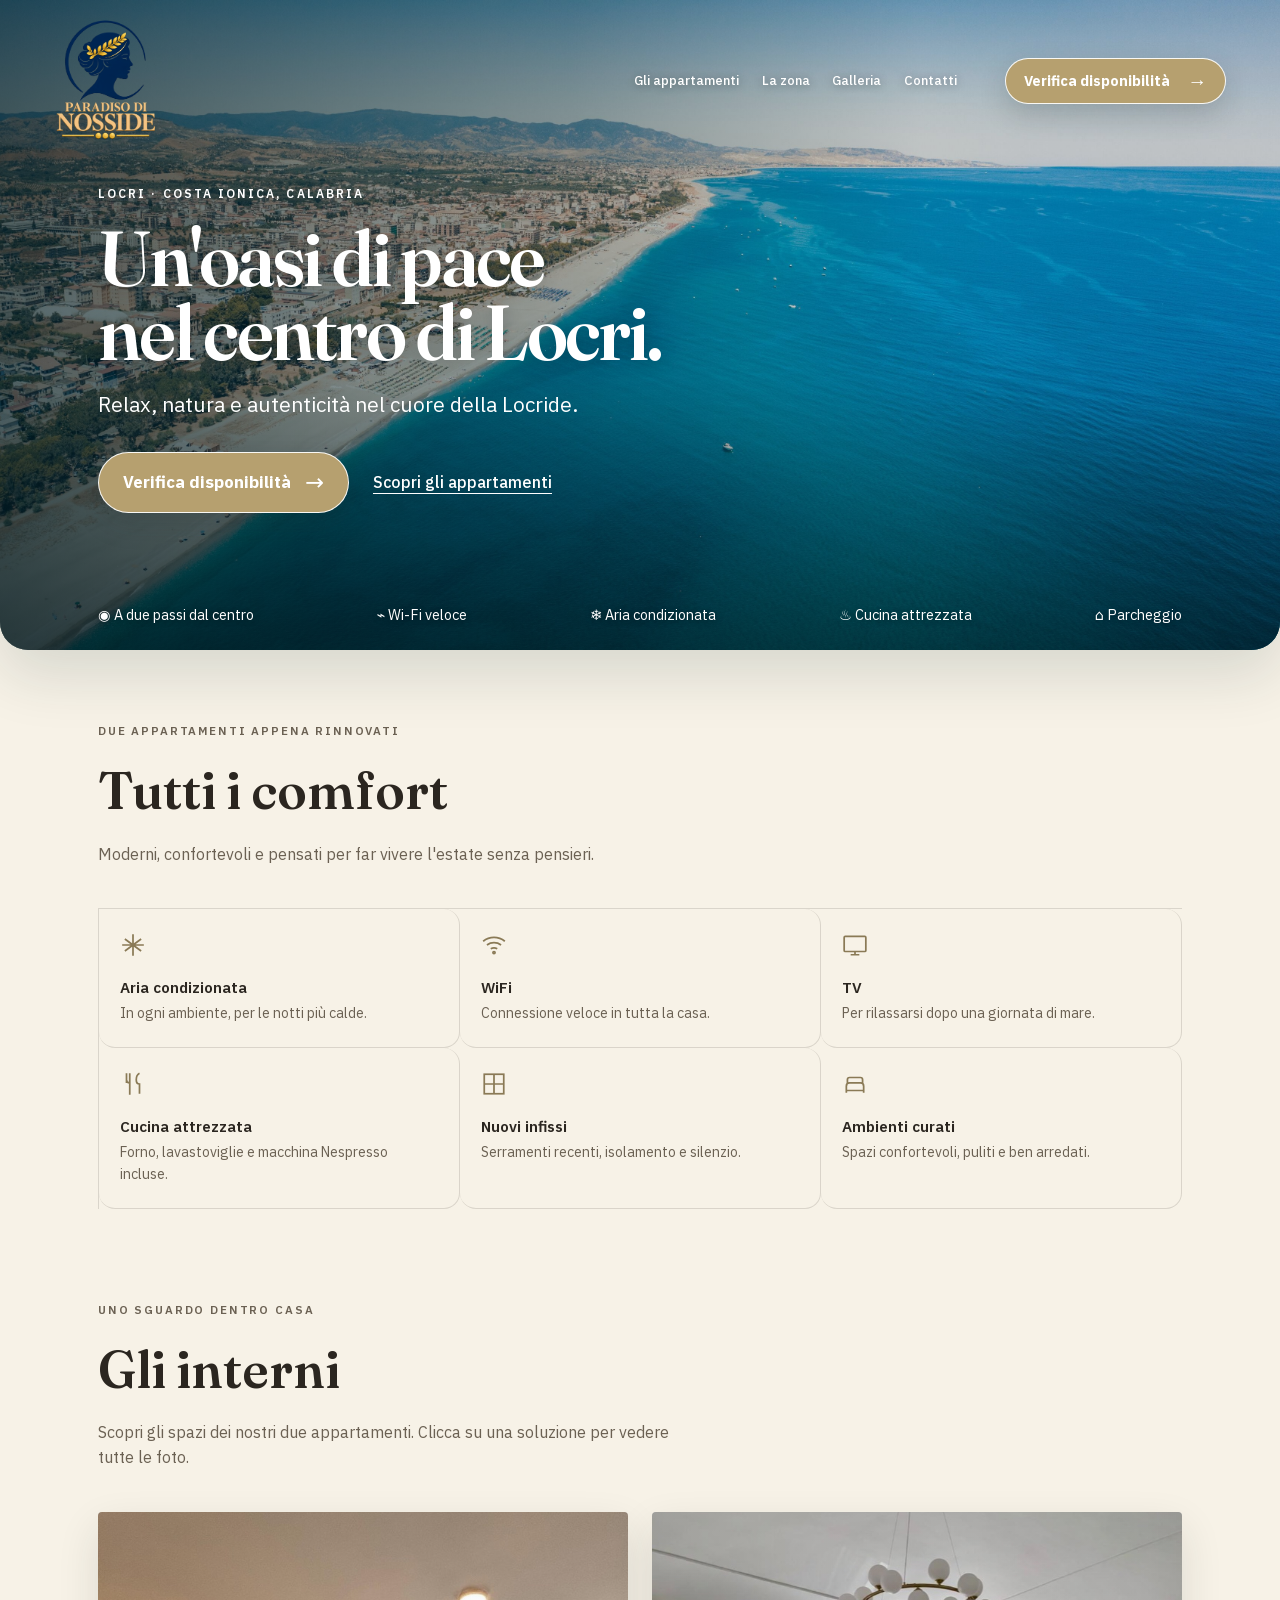
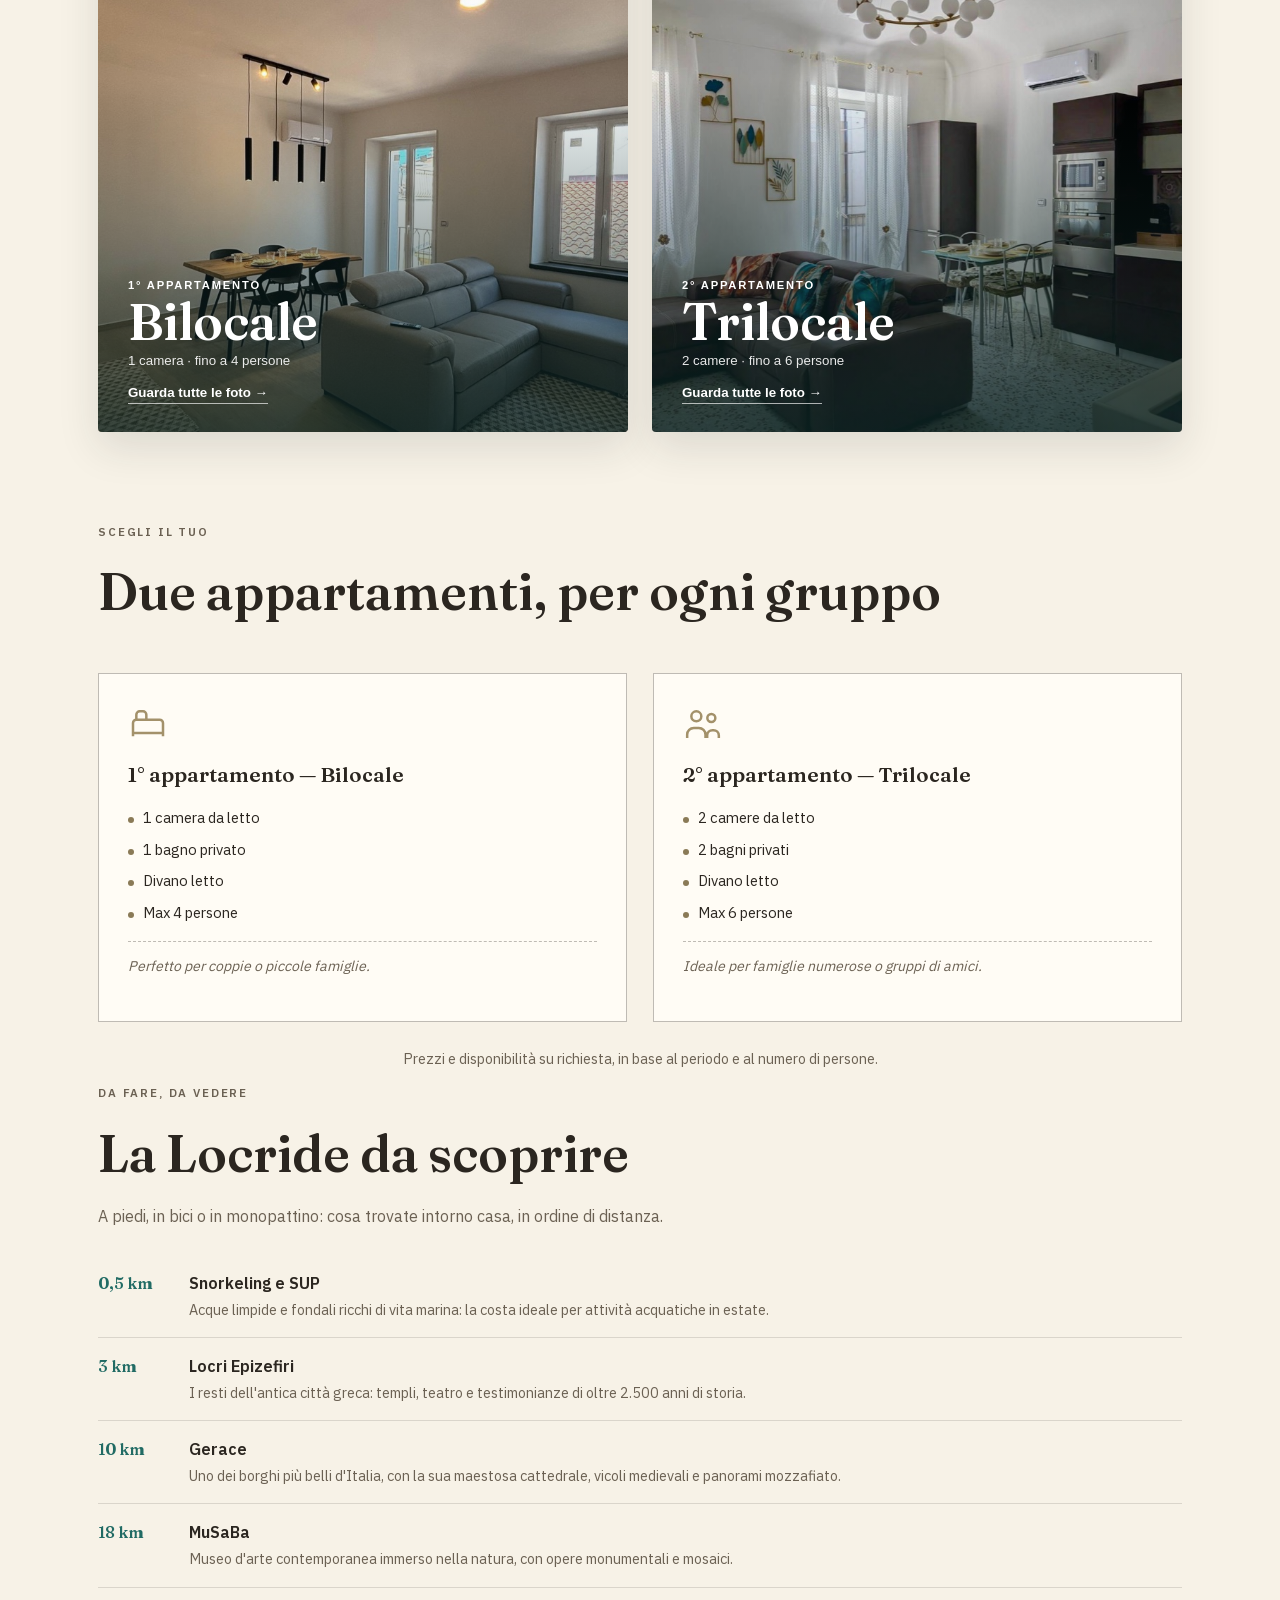
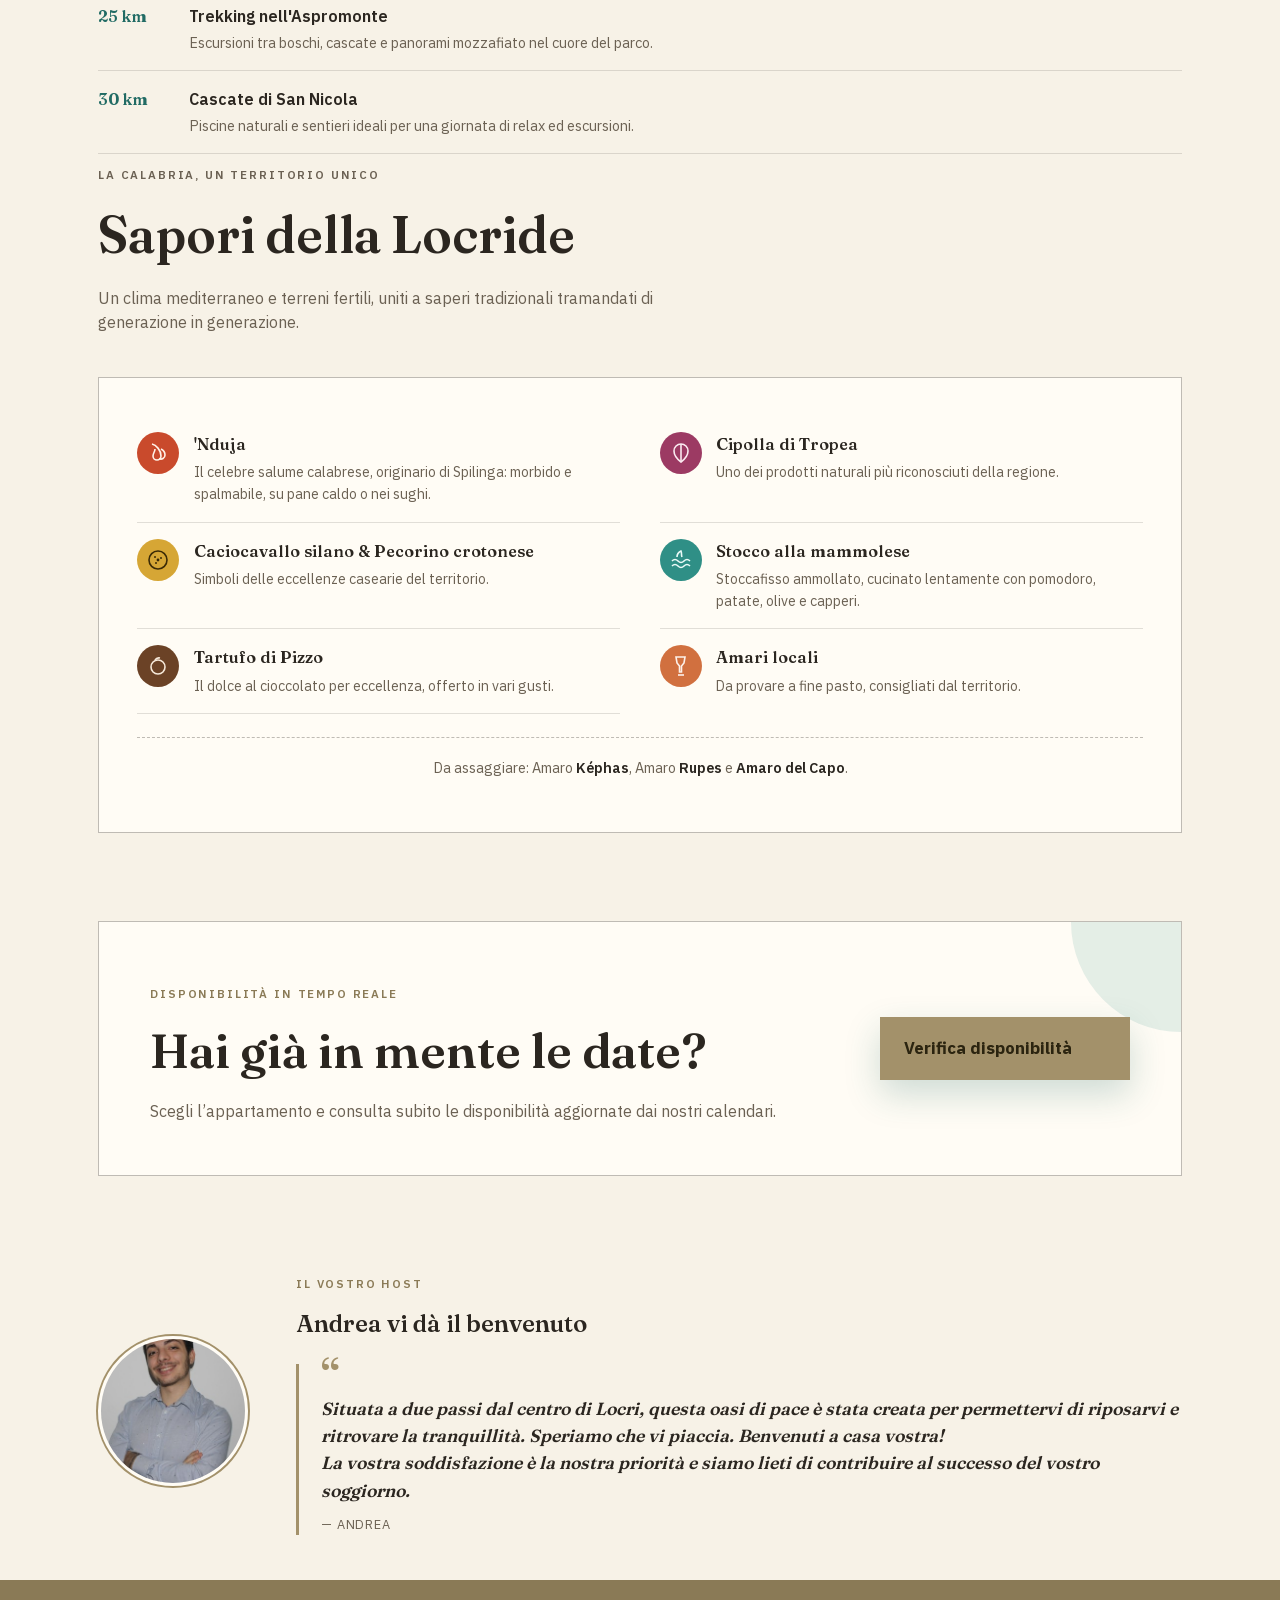
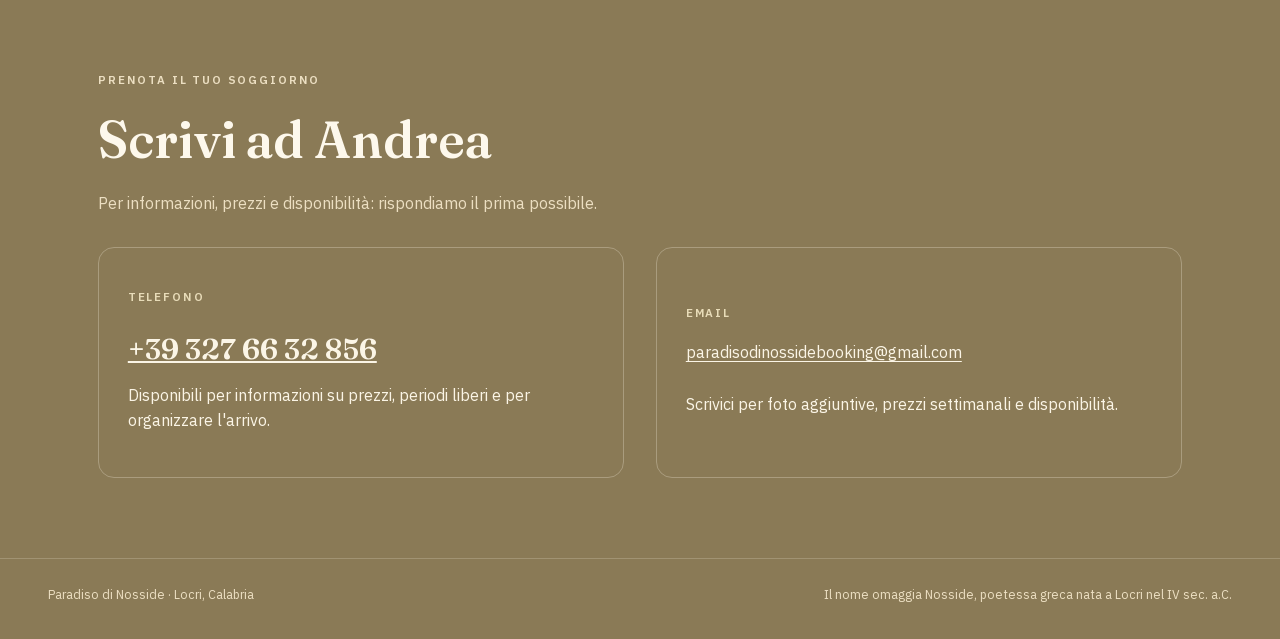
==== commit 836ab311: "new image" ====
--- a/index.html
+++ b/index.html
@@ -12,9 +12,9 @@
 
 <nav class="nav nav-premium">
   <div class="nav-inner">
-    <a class="brand brand-logo-only" href="#top" aria-label="Paradiso di Nosside"><img src="images/logo.png" alt="Paradiso di Nosside"></a>
+    <a class="brand brand-logo-only" href="#top" aria-label="Paradiso di Nosside"><img src="images/logo_banner.png" alt="Paradiso di Nosside"></a>
     <ul class="nav-links premium-links">
-      <li><a href="#appartamenti">Gli appartamenti</a></li><li><a href="#dintorni">La zona</a></li><li><a href="#interni">Galleria</a></li><li><a href="#contatti">Contatti</a></li>
+      <li><a href="#interni">Gli appartamenti</a></li><li><a href="#dintorni">La zona</a></li><li><a href="#interni">Galleria</a></li><li><a href="#contatti">Contatti</a></li>
     </ul>
     <button class="nav-book btn btn-primary btn-availability-large" type="button" data-open-booking>Verifica disponibilità <span aria-hidden="true">→</span></button>
   </div>
@@ -27,7 +27,7 @@
     <p class="hero-place">Locri · Costa Ionica, Calabria</p>
     <h1>Un'oasi di pace<br>nel centro di Locri.</h1>
     <p>Relax, natura e autenticità nel cuore della Locride.</p>
-    <div class="hero-premium-actions"><button class="btn btn-primary btn-availability-large" type="button" data-open-booking>Verifica disponibilità <span aria-hidden="true">→</span></button><a href="#appartamenti">Scopri gli appartamenti</a></div>
+    <div class="hero-premium-actions"><button class="btn btn-primary btn-availability-large" type="button" data-open-booking>Verifica disponibilità <span aria-hidden="true">→</span></button><a href="#interni">Scopri gli appartamenti</a></div>
   </div>
   <div class="hero-benefits wrap"><span>◉ A due passi dal centro</span><span>⌁ Wi-Fi veloce</span><span>❄ Aria condizionata</span><span>♨ Cucina attrezzata</span><span>⌂ Parcheggio</span></div>
 </header>
@@ -239,28 +239,8 @@
   </div>
 </section>
 
-<section class="contact-band" id="contatti">
-  <div class="wrap section-head" style="margin-bottom: 2rem;">
-    <p class="eyebrow">Prenota il tuo soggiorno</p>
-    <h2>Scrivi ad Andrea</h2>
-    <p>Per informazioni, prezzi e disponibilità: rispondiamo il prima possibile.</p>
-  </div>
-  <div class="wrap contact-grid">
-    <div class="contact-card">
-      <p class="eyebrow">Telefono</p>
-      <div class="phone-figure"><a href="tel:+393276632856">+39 327 66 32 856</a></div>
-      <p>Disponibili per informazioni su prezzi, periodi liberi e per organizzare l'arrivo.</p>
-    </div>
-    <div class="contact-card">
-      <p class="eyebrow">Email</p>
-      <p style="margin-top:0.4rem;"><a class="plain" href="mailto:paradisodinossidebooking@gmail.com">paradisodinossidebooking@gmail.com</a></p>
-      <p>Scrivici per foto aggiuntive, prezzi settimanali e disponibilità.</p>
-    </div>
-  </div>
-</section>
-
 <section class="wrap" id="host">
-  <div class="host">
+  <div class="host" style="margin-bottom:1.4rem;">
     <div class="host-avatar">
       <img src="images/andrea-host.jpg" alt="Andrea, il vostro host">
     </div>
@@ -270,14 +250,34 @@
       <blockquote class="quote">
         <span class="mark">&ldquo;</span>
         <p>Situata a due passi dal centro di Locri, questa oasi di pace è stata creata per permettervi di riposarvi e ritrovare la tranquillità. Speriamo che vi piaccia. Benvenuti a casa vostra!</p>
+		<p>La vostra soddisfazione è la nostra priorità e siamo lieti di contribuire al successo del vostro soggiorno.</p>
         <cite>— Andrea</cite>
       </blockquote>
-      <blockquote class="quote small" style="margin-bottom:0;">
-        <p>La vostra soddisfazione è la nostra priorità e siamo lieti di contribuire al successo del vostro soggiorno.</p>
-      </blockquote>
-    </div>
-  </div>
-</section>
+    </div>
+  </div>
+</section>
+
+<section class="contact-band" id="contatti">
+  <div class="wrap section-head" style="margin-bottom: 2rem;">
+    <p class="eyebrow">Prenota il tuo soggiorno</p>
+    <h2>Scrivi ad Andrea</h2>
+    <p>Per informazioni, prezzi e disponibilità: rispondiamo il prima possibile.</p>
+  </div>
+  <div class="wrap contact-grid">
+    <div class="contact-card">
+      <p class="eyebrow">Telefono</p>
+      <div class="phone-figure"><a href="tel:+393276632856">+39 327 66 32 856</a></div>
+      <p>Disponibili per informazioni su prezzi, periodi liberi e per organizzare l'arrivo.</p>
+    </div>
+    <div class="contact-card">
+      <p class="eyebrow">Email</p>
+      <p style="margin-top:0.4rem;"><a class="plain" href="mailto:paradisodinossidebooking@gmail.com">paradisodinossidebooking@gmail.com</a></p>
+      <p>Scrivici per foto aggiuntive, prezzi settimanali e disponibilità.</p>
+    </div>
+  </div>
+</section>
+
+
 
 <footer>
   <span>Paradiso di Nosside · Locri, Calabria</span>
--- a/css/style.css
+++ b/css/style.css
@@ -799,4 +799,68 @@
   .availability-calendars .mini-calendar:nth-child(n+2){display:block!important}
   .calendar-window-label{font-size:.78rem}
 }
-\n\n/* ===== Popup conferma richiesta ===== */\n.request-success-modal{position:fixed;inset:0;z-index:1400;display:none;align-items:center;justify-content:center;padding:22px}\n.request-success-modal.is-open{display:flex}\n.request-success-backdrop{position:absolute;inset:0;background:rgba(10,22,20,.68);backdrop-filter:blur(5px)}\n.request-success-dialog{position:relative;z-index:1;width:min(560px,94vw);padding:38px 44px 34px;background:var(--warm-card,#f8f3e8);border:1px solid rgba(182,160,111,.42);border-radius:22px;box-shadow:0 28px 90px rgba(0,0,0,.34);text-align:center;color:var(--ink,#2b2620)}\n.request-success-close{position:absolute;top:15px;right:17px;width:38px;height:38px;border:0;border-radius:50%;background:rgba(43,38,32,.07);color:var(--ink,#2b2620);font-size:26px;line-height:1;cursor:pointer}\n.request-success-logo{display:block;width:min(230px,60%);height:auto;margin:0 auto 24px;filter:none!important}\n.request-success-check{display:grid;place-items:center;width:76px;height:76px;margin:0 auto 20px;border-radius:50%;background:rgba(24,105,92,.10);color:var(--forest,#176b5d);font-size:42px;font-weight:700}\n.request-success-dialog .eyebrow{margin:0 0 7px;color:#9c8350}\n.request-success-dialog h2{margin:0 0 16px;font-family:'Fraunces',serif;font-size:clamp(2rem,5vw,2.7rem);color:var(--forest,#176b5d)}\n.request-success-dialog p{max-width:455px;margin:0 auto;color:var(--ink-soft,#625c53);line-height:1.65}\n.request-success-divider{width:48px;height:2px;margin:22px auto;background:#b6a06f}\n.request-success-note{font-size:.92rem}\n.request-success-button{min-width:190px;margin-top:25px!important;color:#fff!important;background:var(--forest,#176b5d)!important;border-color:var(--forest,#176b5d)!important}\n@media(max-width:600px){.request-success-dialog{padding:32px 24px 27px}.request-success-logo{width:min(210px,68%)}.request-success-check{width:66px;height:66px;font-size:36px}}\n+
+
+/* ===== Popup conferma richiesta ===== */
+.request-success-modal{position:fixed;inset:0;z-index:1400;display:none;align-items:center;justify-content:center;padding:22px}
+.request-success-modal.is-open{display:flex}
+.request-success-backdrop{position:absolute;inset:0;background:rgba(10,22,20,.68);backdrop-filter:blur(5px)}
+.request-success-dialog{position:relative;z-index:1;width:min(560px,94vw);padding:38px 44px 34px;background:var(--warm-card,#f8f3e8);border:1px solid rgba(182,160,111,.42);border-radius:22px;box-shadow:0 28px 90px rgba(0,0,0,.34);text-align:center;color:var(--ink,#2b2620)}
+.request-success-close{position:absolute;top:15px;right:17px;width:38px;height:38px;border:0;border-radius:50%;background:rgba(43,38,32,.07);color:var(--ink,#2b2620);font-size:26px;line-height:1;cursor:pointer}
+.request-success-logo{display:block;width:min(230px,60%);height:auto;margin:0 auto 24px;filter:none!important}
+.request-success-check{display:grid;place-items:center;width:76px;height:76px;margin:0 auto 20px;border-radius:50%;background:rgba(24,105,92,.10);color:var(--forest,#176b5d);font-size:42px;font-weight:700}
+.request-success-dialog .eyebrow{margin:0 0 7px;color:#9c8350}
+.request-success-dialog h2{margin:0 0 16px;font-family:'Fraunces',serif;font-size:clamp(2rem,5vw,2.7rem);color:var(--forest,#176b5d)}
+.request-success-dialog p{max-width:455px;margin:0 auto;color:var(--ink-soft,#625c53);line-height:1.65}
+.request-success-divider{width:48px;height:2px;margin:22px auto;background:#b6a06f}
+.request-success-note{font-size:.92rem}
+.request-success-button{min-width:190px;margin-top:25px!important;color:#fff!important;background:var(--forest,#176b5d)!important;border-color:var(--forest,#176b5d)!important}
+@media(max-width:600px){.request-success-dialog{padding:32px 24px 27px}.request-success-logo{width:min(210px,68%)}.request-success-check{width:66px;height:66px;font-size:36px}}
+
+
+/* ===== FIX FINALE: pulsanti form + consenso privacy ===== */
+.booking-check-button,
+.booking-check-button:link,
+.booking-check-button:visited,
+.booking-check-button:hover,
+.booking-check-button:focus,
+.booking-check-button:focus-visible,
+.booking-check-button:active,
+#quote-form button[type="submit"],
+#quote-form button[type="submit"]:hover,
+#quote-form button[type="submit"]:focus,
+#quote-form button[type="submit"]:focus-visible,
+#quote-form button[type="submit"]:active {
+  color: #fff !important;
+  -webkit-text-fill-color: #fff !important;
+}
+
+#quote-form .privacy-check {
+  display: flex !important;
+  flex-direction: row !important;
+  align-items: flex-start !important;
+  justify-content: flex-start !important;
+  gap: 10px !important;
+  width: 100% !important;
+  margin: 0 !important;
+  text-align: left !important;
+}
+
+#quote-form .privacy-check input[type="checkbox"] {
+  flex: 0 0 auto !important;
+  width: 18px !important;
+  height: 18px !important;
+  margin: 3px 0 0 0 !important;
+}
+
+#quote-form .privacy-check,
+#quote-form .privacy-check * {
+  text-align: left !important;
+}
+
+
+/* ===== Rifinitura consenso privacy ===== */
+#quote-form .privacy-check {
+  margin: 22px 0 26px 0 !important;
+  padding: 4px 0 !important;
+}
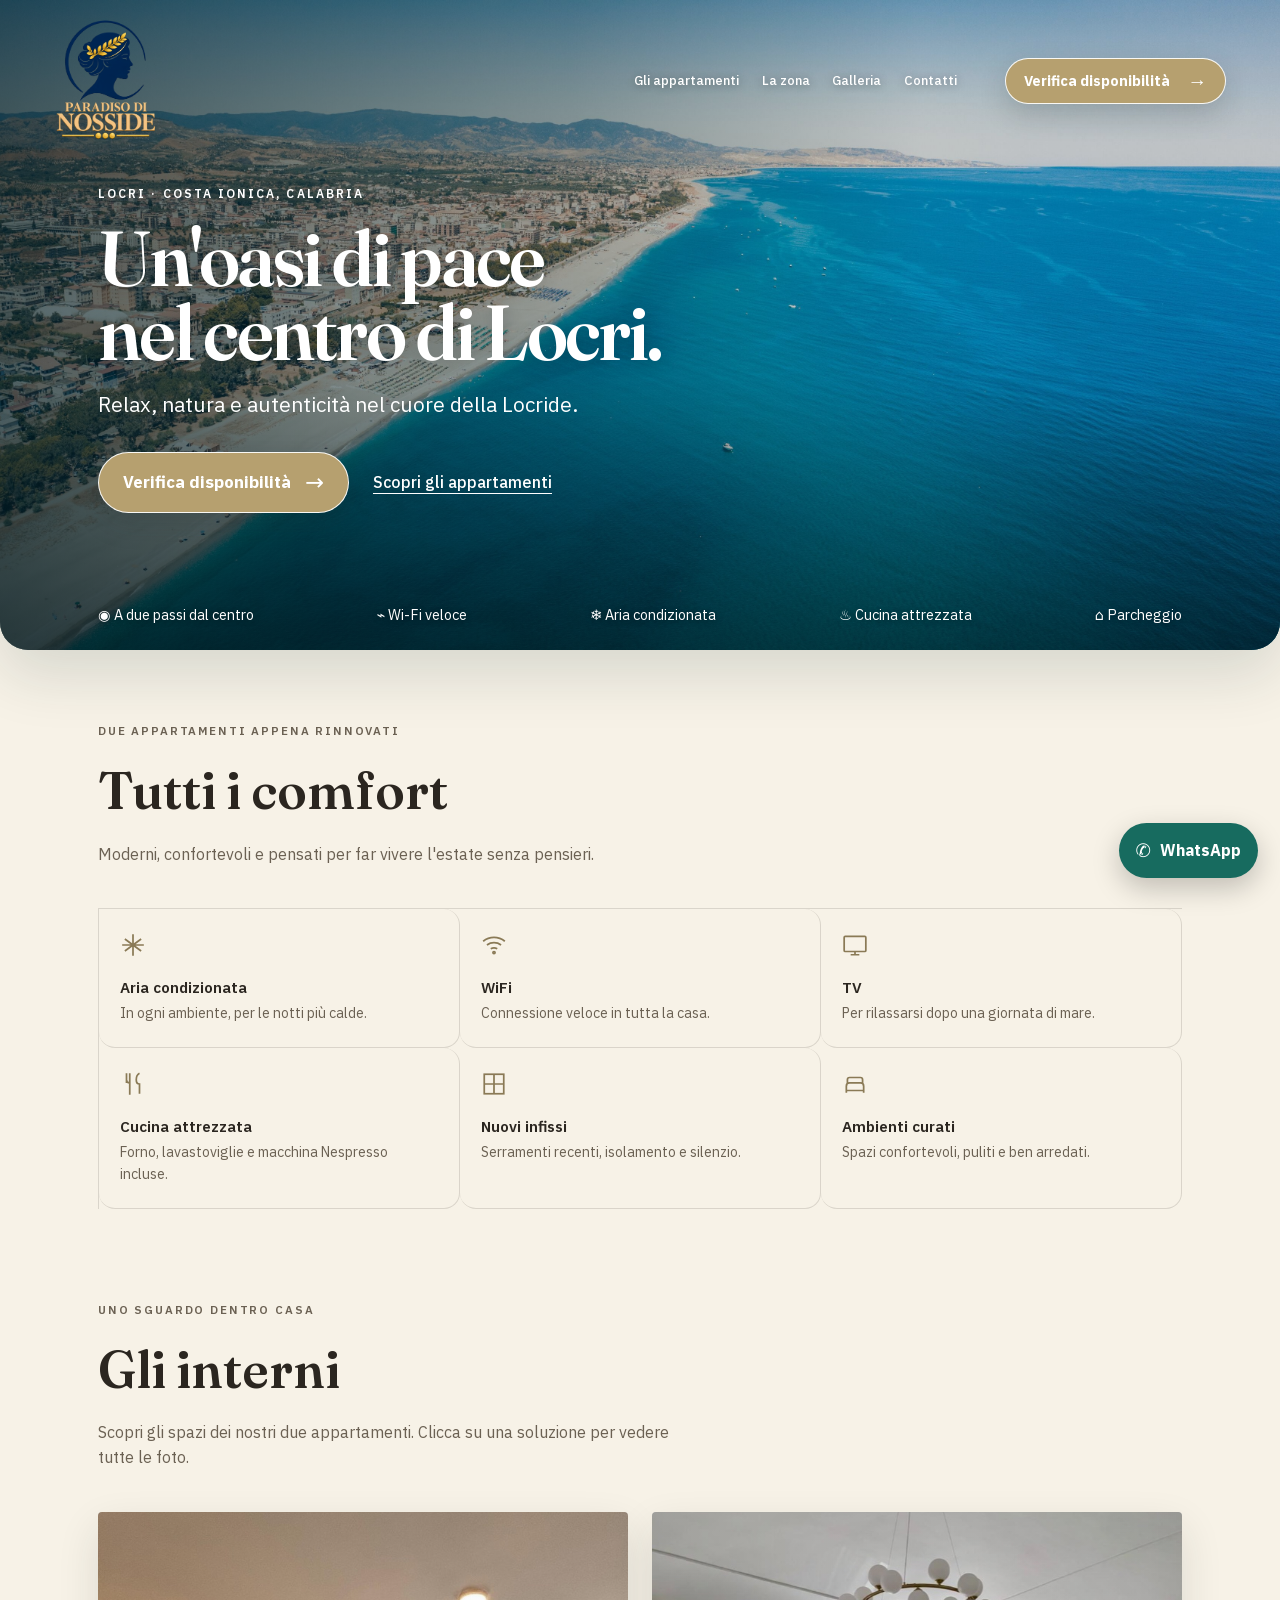
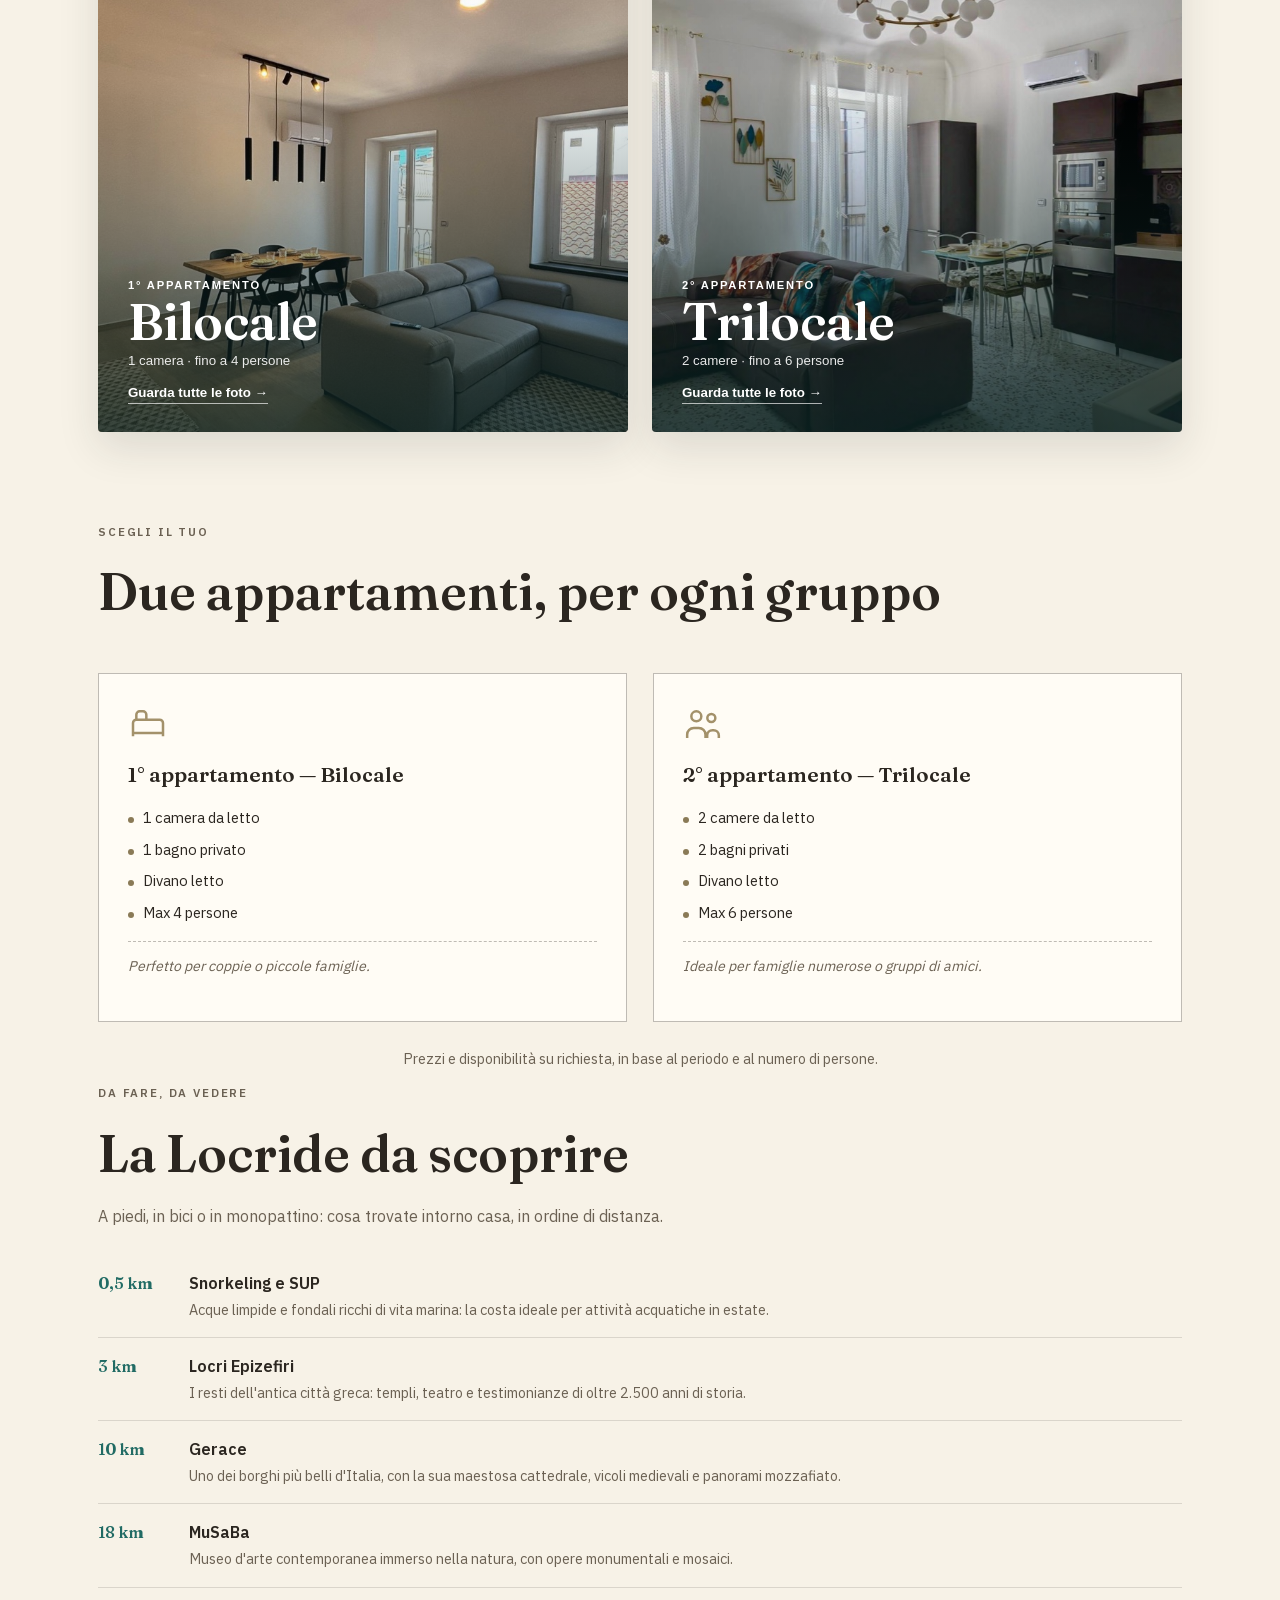
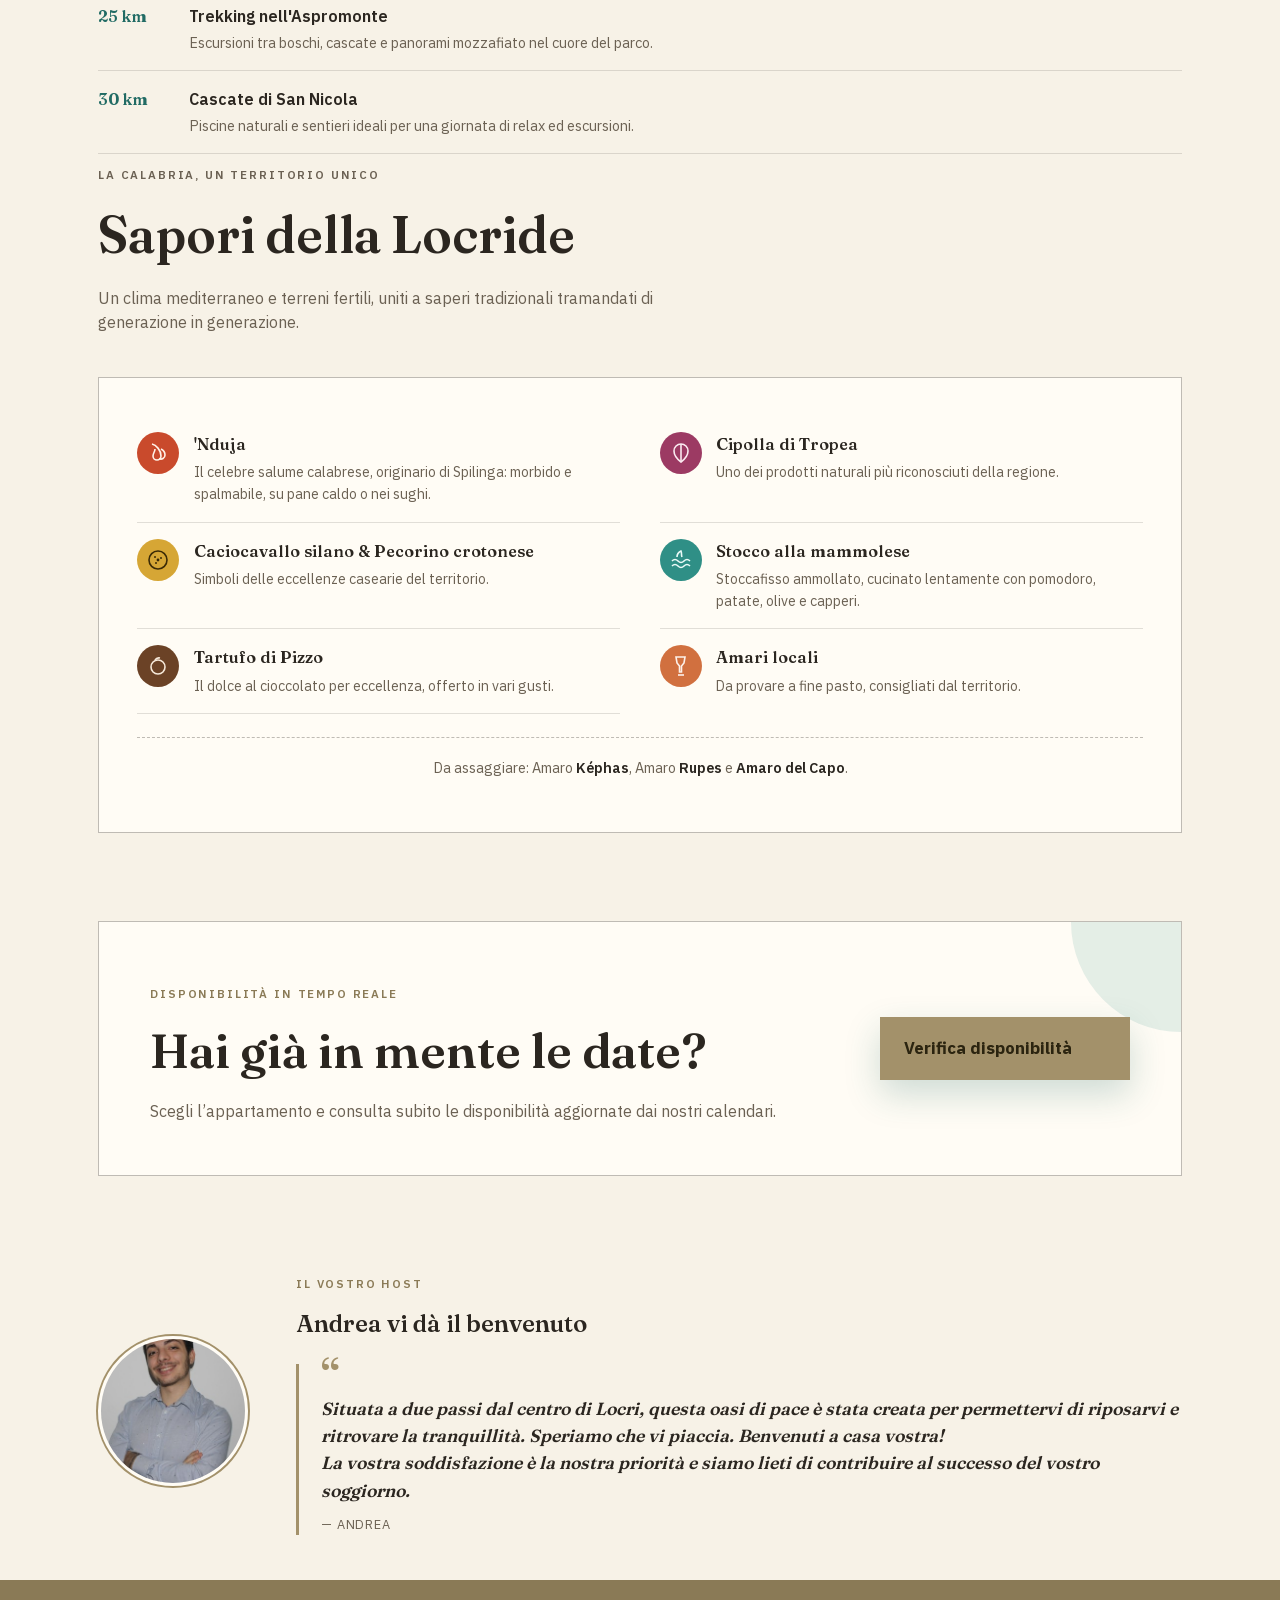
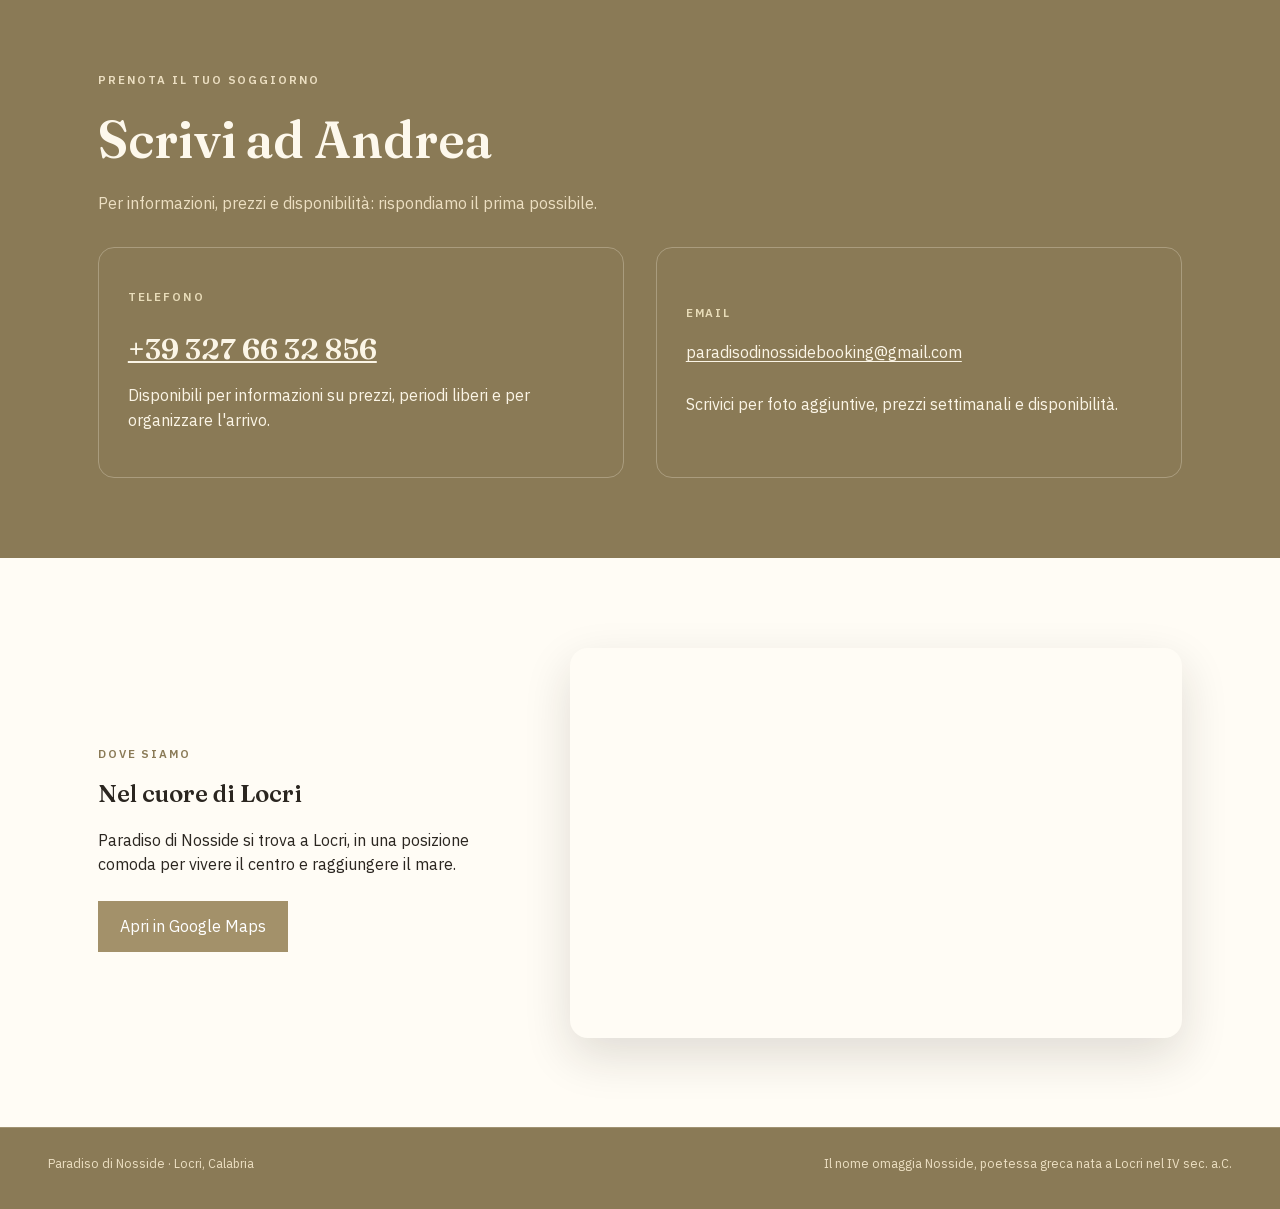
==== commit 4377aaf0: "whatsapp + mappa" ====
--- a/index.html
+++ b/index.html
@@ -277,7 +277,23 @@
   </div>
 </section>
 
-
+<section class="location-section" id="dove-siamo">
+  <div class="wrap location-grid">
+    <div class="location-copy">
+      <p class="eyebrow">Dove siamo</p>
+      <h2>Nel cuore di Locri</h2>
+      <p>Paradiso di Nosside si trova a Locri, in una posizione comoda per vivere il centro e raggiungere il mare.</p>
+      <a class="btn btn-primary map-button" href="https://maps.app.goo.gl/cjp4mACBaEV8vkYh9" target="_blank" rel="noopener noreferrer">Apri in Google Maps</a>
+    </div>
+    <div class="map-frame">
+      <iframe title="Mappa di Paradiso di Nosside a Locri" src="https://www.google.com/maps?q=Vico%20Quarto%203%2C%20Locri%2C%20RC%2C%20Italia&output=embed" loading="lazy" referrerpolicy="no-referrer-when-downgrade" allowfullscreen></iframe>
+    </div>
+  </div>
+</section>
+
+<a class="whatsapp-float" id="whatsapp-contact" href="https://wa.me/393276632856" target="_blank" rel="noopener noreferrer" aria-label="Scrivici su WhatsApp">
+  <span class="whatsapp-icon" aria-hidden="true">✆</span><span>WhatsApp</span>
+</a>
 
 <footer>
   <span>Paradiso di Nosside · Locri, Calabria</span>
@@ -383,6 +399,7 @@
     <p>Abbiamo ricevuto la tua richiesta di preventivo. Ti risponderemo al più presto con tutte le informazioni per il tuo soggiorno al Paradiso di Nosside.</p>
     <div class="request-success-divider"></div>
     <p class="request-success-note">Controlla anche la cartella spam o posta indesiderata per non perdere la nostra risposta.</p>
+    <a class="btn request-success-whatsapp" id="success-whatsapp" href="https://wa.me/393276632856" target="_blank" rel="noopener noreferrer">Scrivici su WhatsApp</a>
     <button class="btn btn-primary request-success-button" type="button" data-close-success>Chiudi</button>
   </div>
 </div>
--- a/css/style.css
+++ b/css/style.css
@@ -864,3 +864,21 @@
   margin: 22px 0 26px 0 !important;
   padding: 4px 0 !important;
 }
+.confirmation-modal .btn,
+.confirmation-modal button,
+#confirmation-modal .btn,
+#confirmation-modal button {
+  display: flex !important;
+  align-items: center !important;
+  justify-content: center !important;
+  text-align: center !important;
+}
+
+/* ===== WhatsApp + mappa ===== */
+.location-section{padding:clamp(54px,7vw,92px) 0;background:var(--paper)}
+.location-grid{display:grid;grid-template-columns:minmax(260px,.8fr) minmax(420px,1.2fr);gap:clamp(28px,5vw,70px);align-items:center}
+.location-copy h2{margin:.35rem 0 1rem}.location-copy p:not(.eyebrow){max-width:520px;margin-bottom:1.5rem}.map-button{display:inline-flex;color:#fff!important}
+.map-frame{overflow:hidden;border-radius:18px;box-shadow:0 18px 48px rgba(36,29,18,.14);min-height:390px}.map-frame iframe{display:block;width:100%;height:390px;border:0}
+.whatsapp-float{position:fixed;right:22px;bottom:22px;z-index:90;display:flex;align-items:center;gap:9px;padding:13px 17px;border-radius:999px;background:#176b5f;color:#fff!important;text-decoration:none;font-weight:700;box-shadow:0 10px 28px rgba(0,0,0,.22);transition:transform .2s ease,box-shadow .2s ease}.whatsapp-float:hover{transform:translateY(-2px);box-shadow:0 14px 34px rgba(0,0,0,.28)}.whatsapp-icon{font-size:1.15rem}
+.request-success-whatsapp{display:flex;align-items:center;justify-content:center;width:100%;margin:10px 0;background:#176b5f;color:#fff!important}.request-success-button{display:flex!important;align-items:center!important;justify-content:center!important;text-align:center!important;width:100%}
+@media(max-width:760px){.location-grid{grid-template-columns:1fr}.map-frame,.map-frame iframe{min-height:320px;height:320px}.whatsapp-float{right:14px;bottom:14px;padding:12px 14px}.whatsapp-float span:last-child{display:none}}
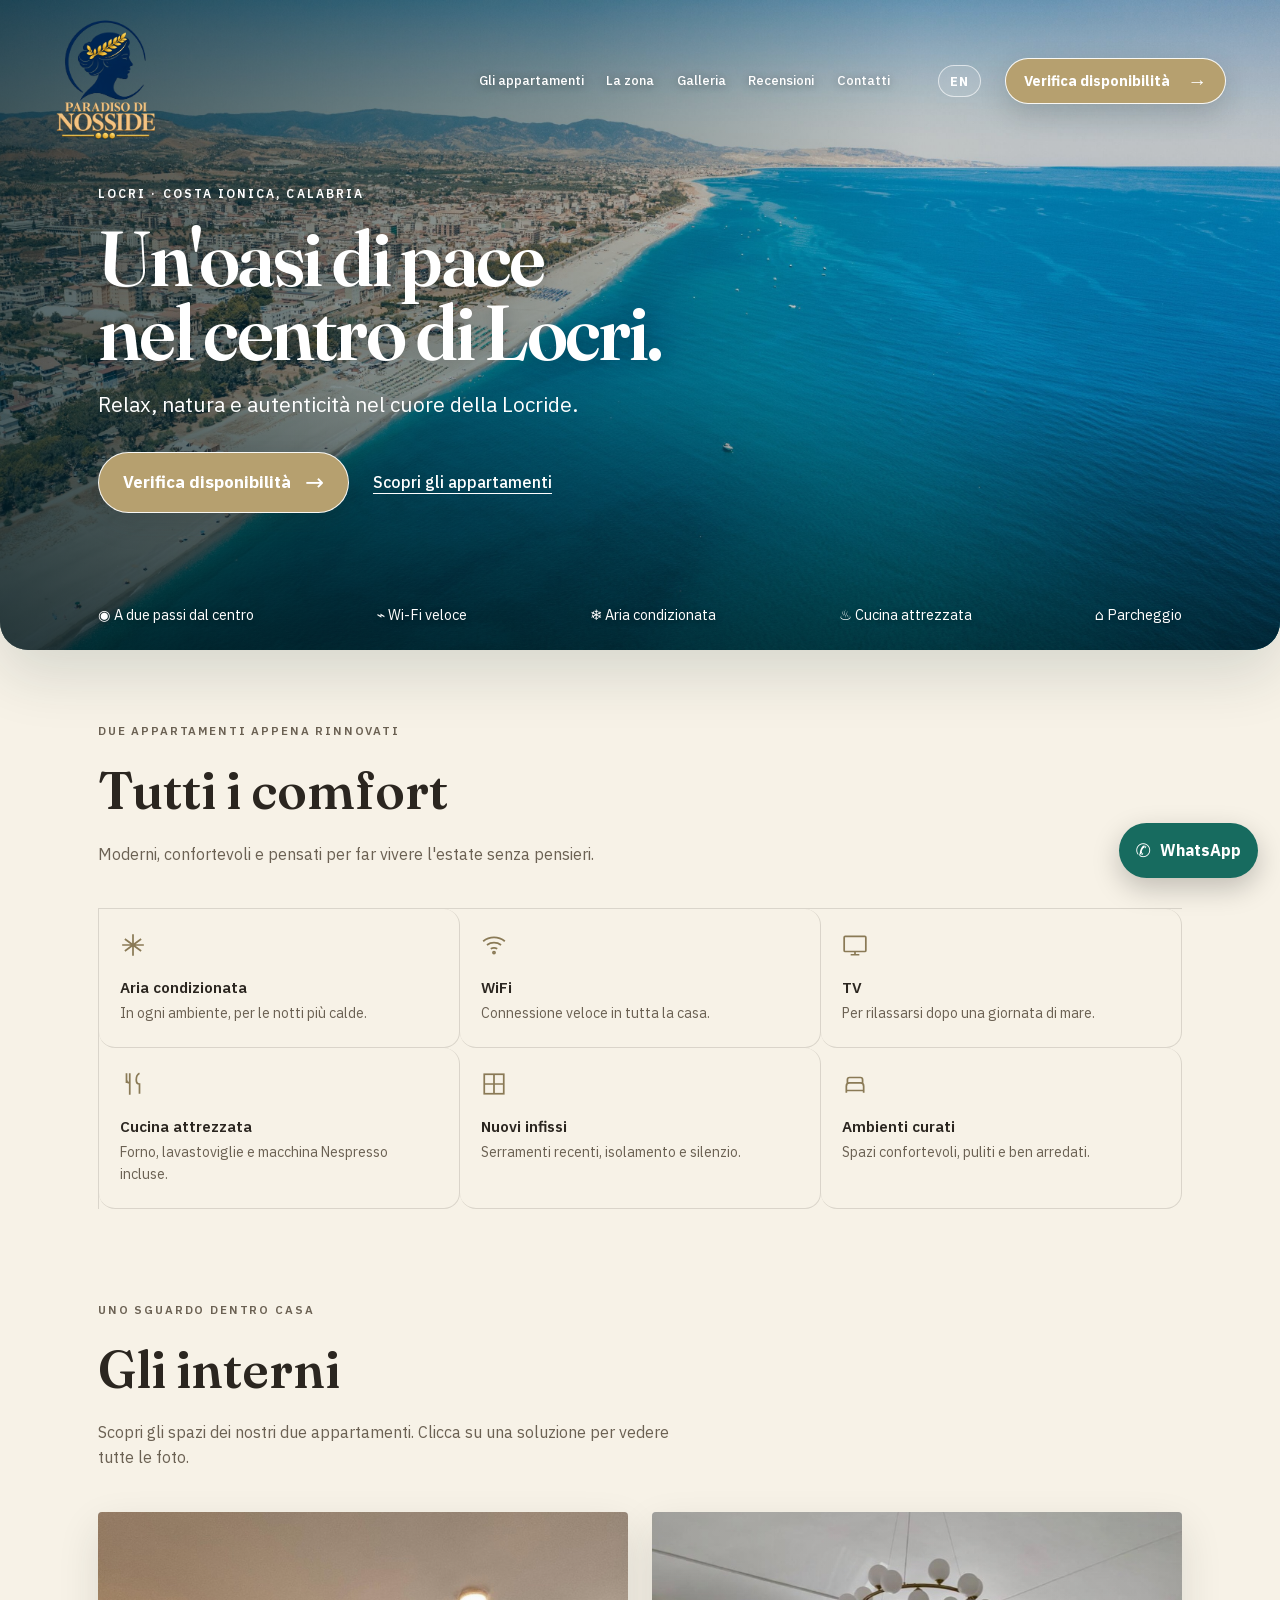
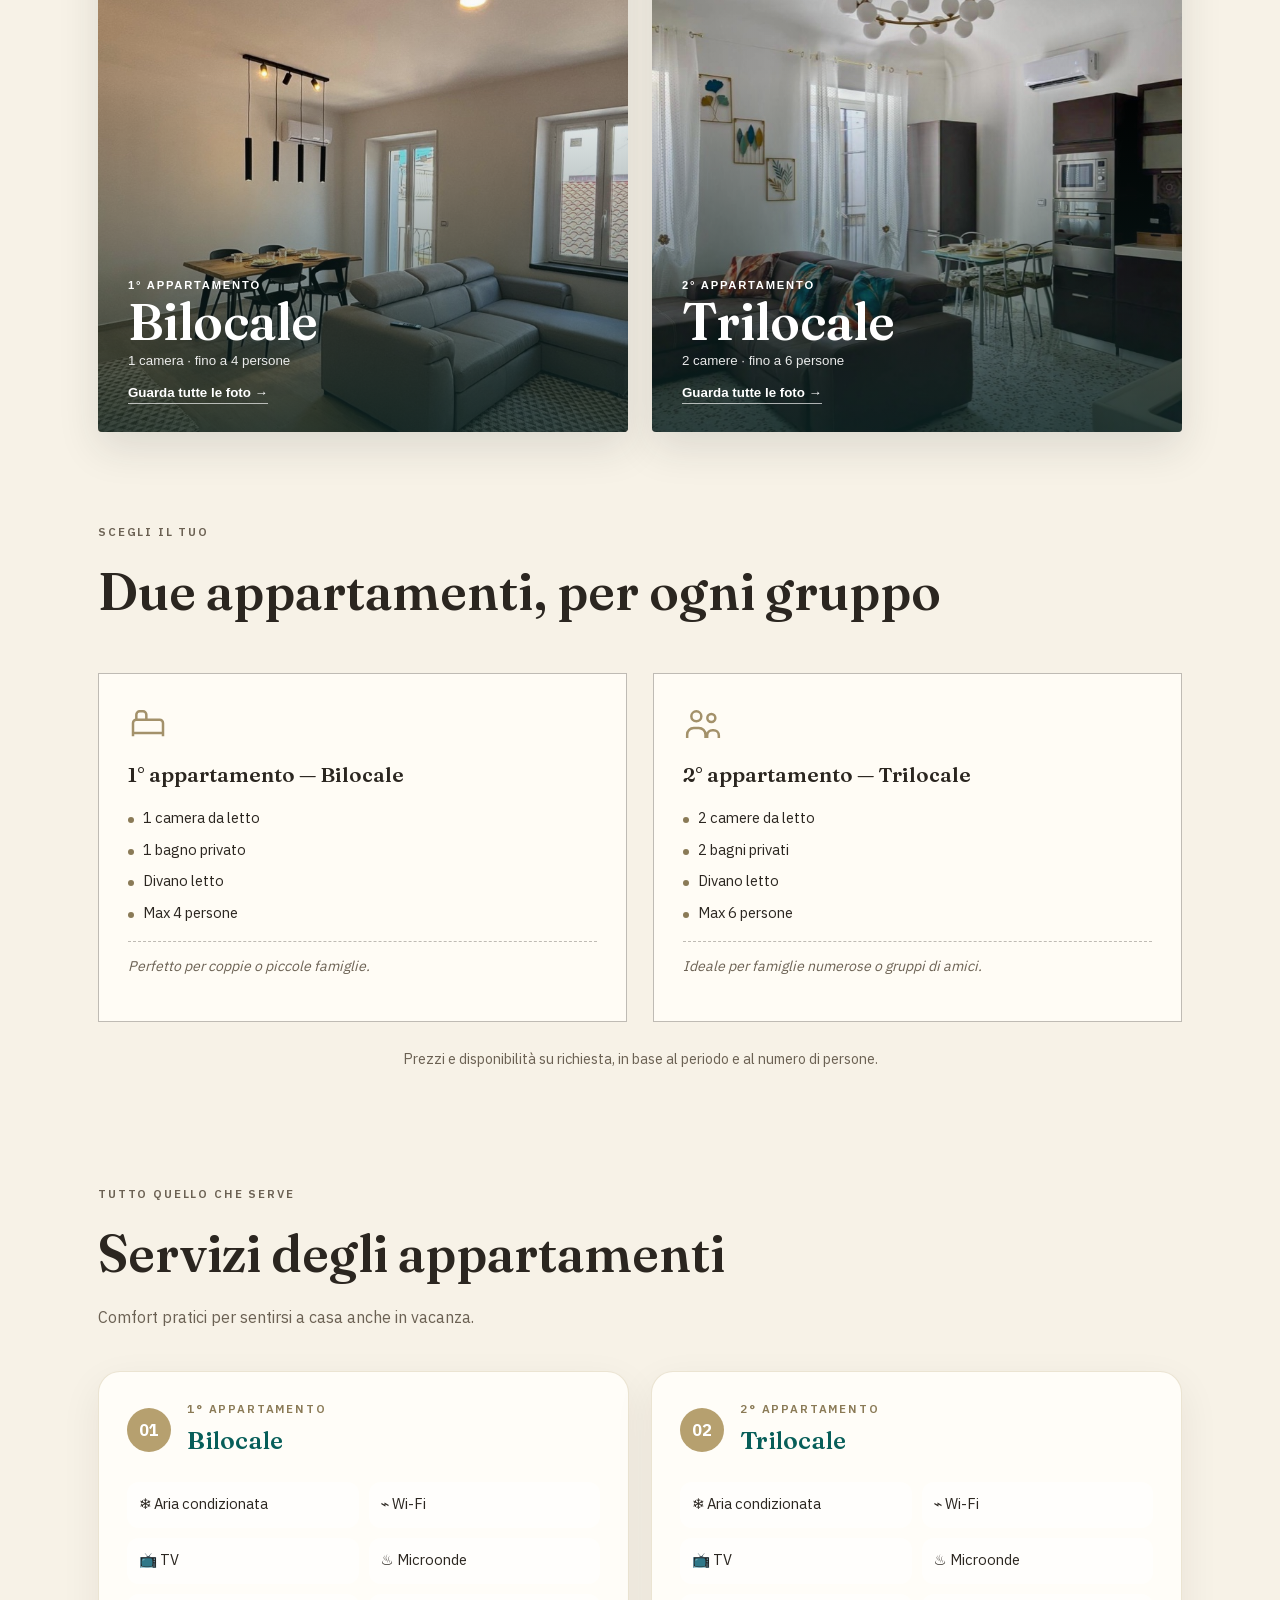
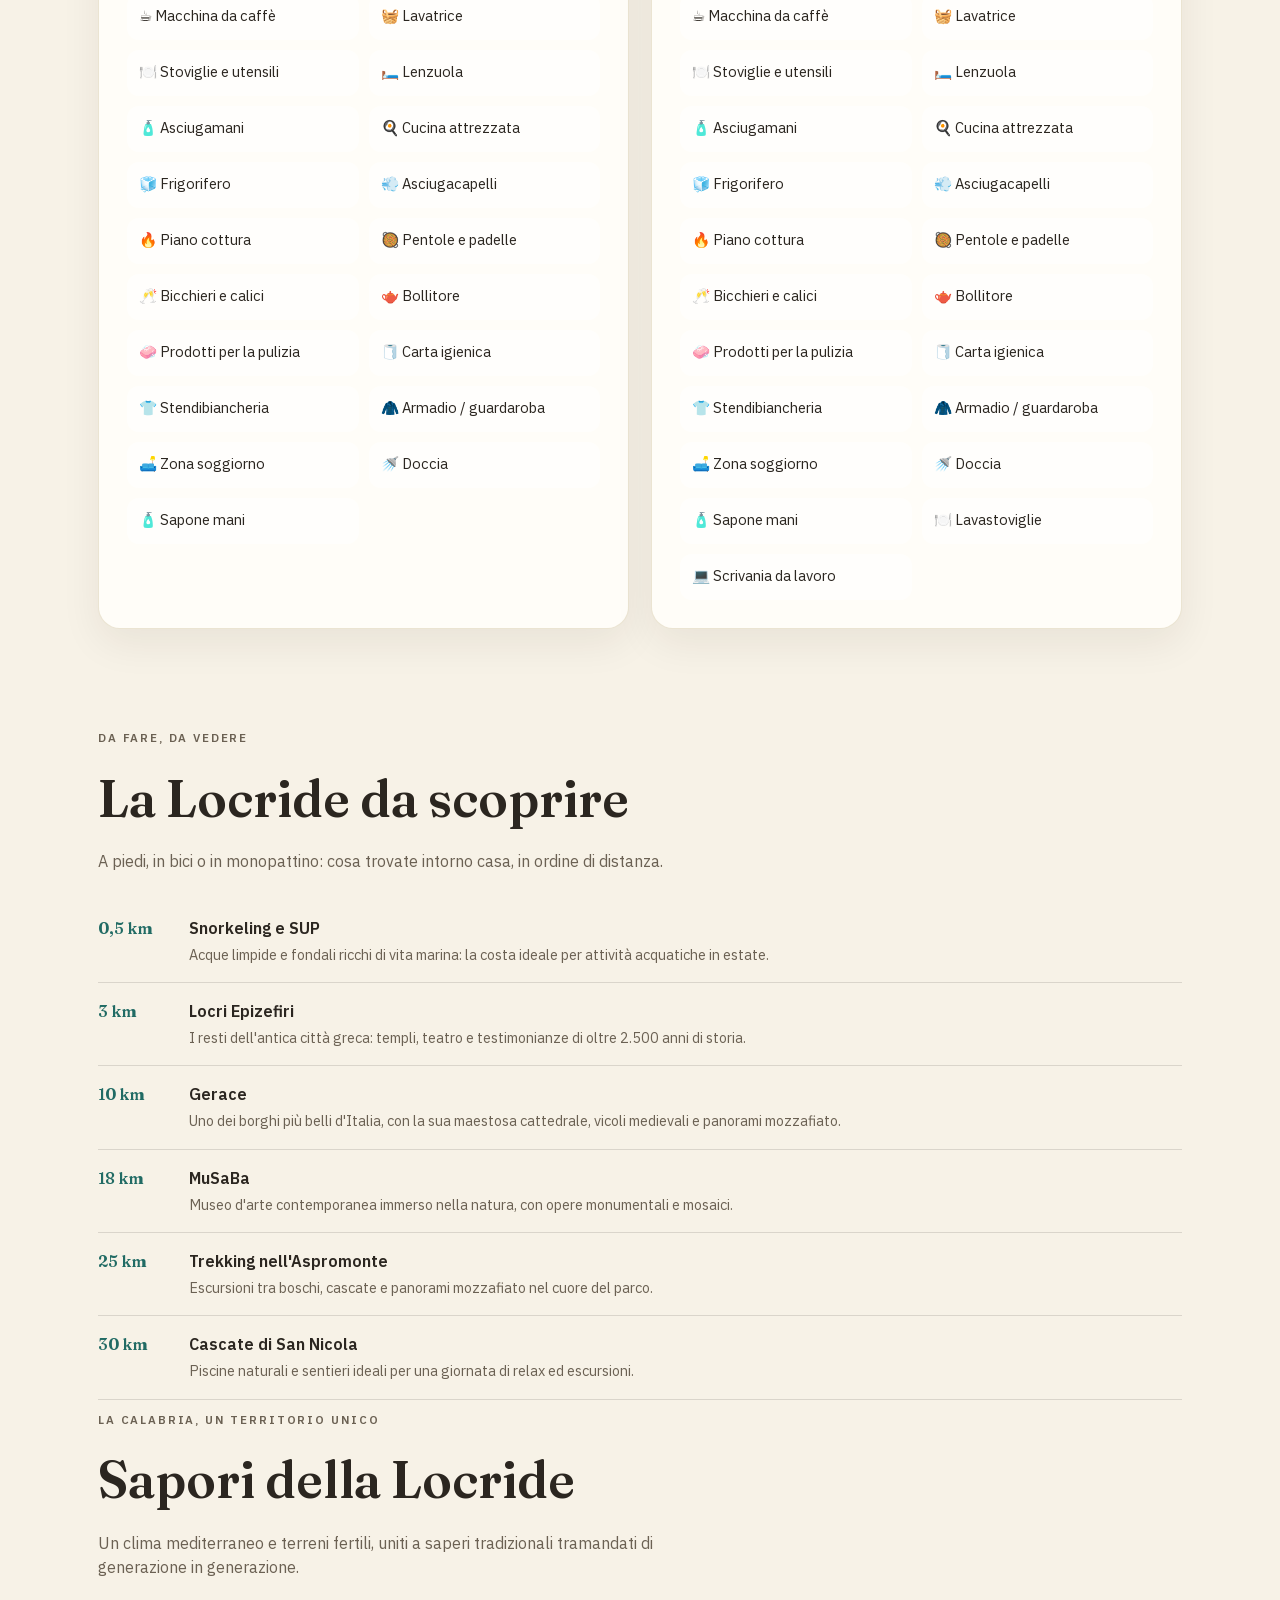
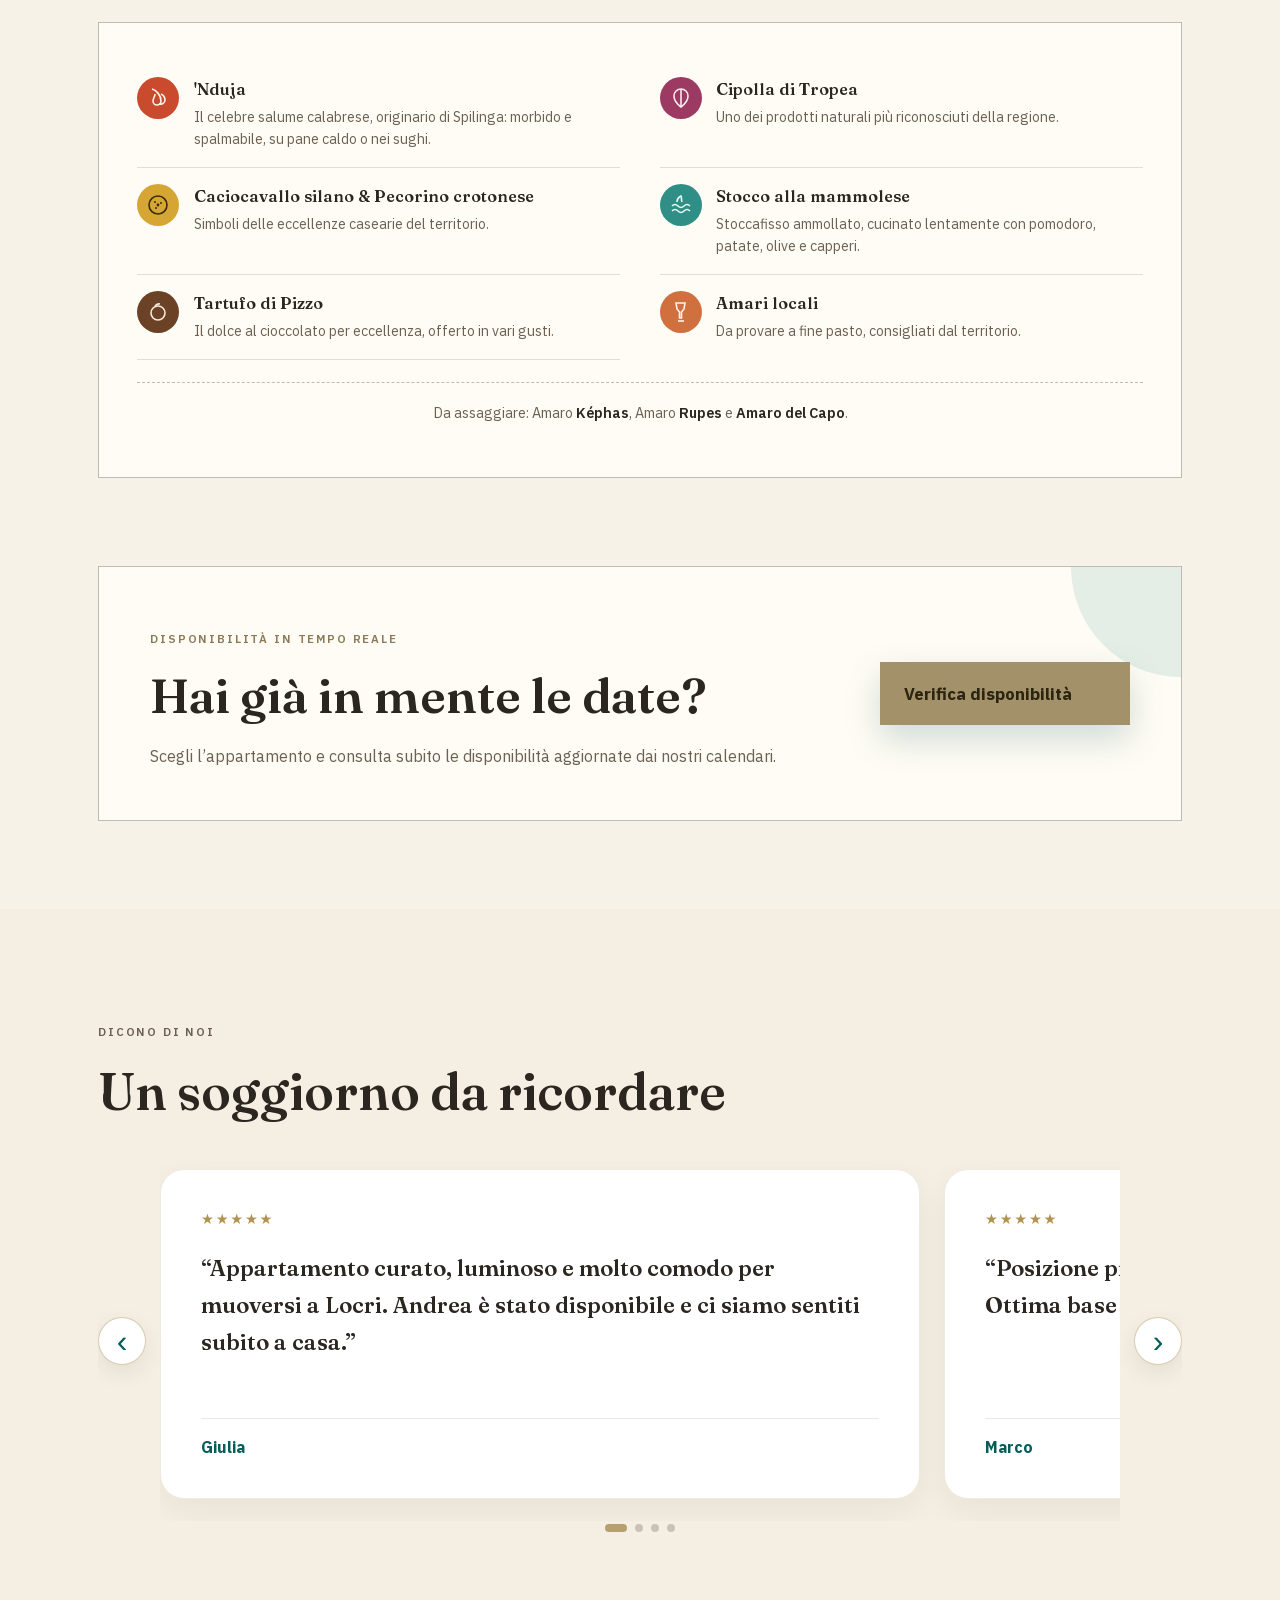
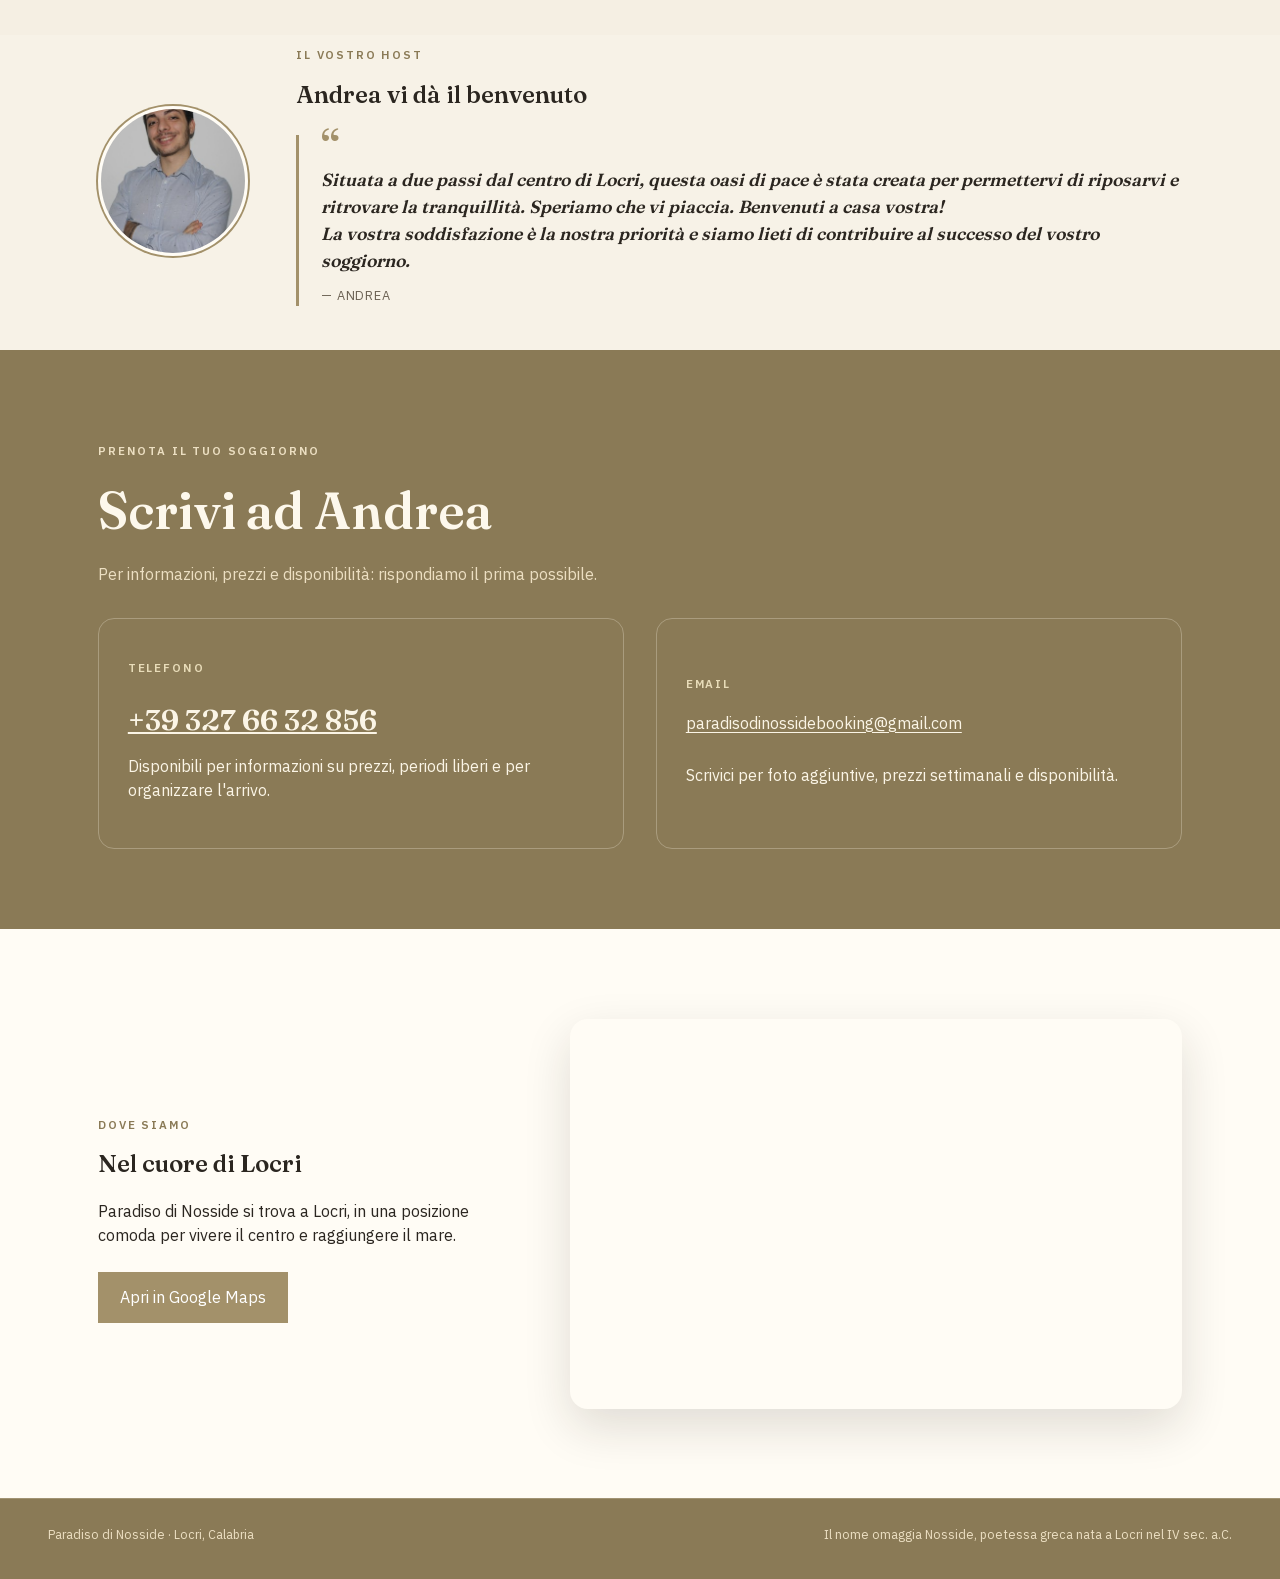
==== commit 8279fbcf: "EN + recensioni + servizi" ====
--- a/index.html
+++ b/index.html
@@ -14,8 +14,9 @@
   <div class="nav-inner">
     <a class="brand brand-logo-only" href="#top" aria-label="Paradiso di Nosside"><img src="images/logo_banner.png" alt="Paradiso di Nosside"></a>
     <ul class="nav-links premium-links">
-      <li><a href="#interni">Gli appartamenti</a></li><li><a href="#dintorni">La zona</a></li><li><a href="#interni">Galleria</a></li><li><a href="#contatti">Contatti</a></li>
+      <li><a href="#interni">Gli appartamenti</a></li><li><a href="#dintorni">La zona</a></li><li><a href="#interni">Galleria</a></li><li><a href="#recensioni">Recensioni</a></li><li><a href="#contatti">Contatti</a></li>
     </ul>
+    <button class="lang-toggle" id="lang-toggle" type="button" aria-label="Switch language">EN</button>
     <button class="nav-book btn btn-primary btn-availability-large" type="button" data-open-booking>Verifica disponibilità <span aria-hidden="true">→</span></button>
   </div>
 </nav>
@@ -126,6 +127,39 @@
   <p class="apart-price-note">Prezzi e disponibilità su richiesta, in base al periodo e al numero di persone.</p>
 </section>
 
+<section class="wrap apartment-services" id="servizi-appartamenti">
+  <div class="section-head">
+    <p class="eyebrow">Tutto quello che serve</p>
+    <h2>Servizi degli appartamenti</h2>
+    <p>Comfort pratici per sentirsi a casa anche in vacanza.</p>
+  </div>
+  <div class="services-apartment-grid">
+    <article class="services-apartment-card">
+      <div class="services-card-head"><span>01</span><div><p class="eyebrow">1° appartamento</p><h3>Bilocale</h3></div></div>
+      <div class="amenities-grid">
+        <span>❄️ Aria condizionata</span><span>⌁ Wi-Fi</span><span>📺 TV</span><span>♨️ Microonde</span>
+        <span>☕ Macchina da caffè</span><span>🧺 Lavatrice</span><span>🍽️ Stoviglie e utensili</span><span>🛏️ Lenzuola</span>
+        <span>🧴 Asciugamani</span><span>🍳 Cucina attrezzata</span><span>🧊 Frigorifero</span><span>💨 Asciugacapelli</span>
+        <span>🔥 Piano cottura</span><span>🥘 Pentole e padelle</span><span>🥂 Bicchieri e calici</span><span>🫖 Bollitore</span>
+        <span>🧼 Prodotti per la pulizia</span><span>🧻 Carta igienica</span><span>👕 Stendibiancheria</span>
+        <span>🧥 Armadio / guardaroba</span><span>🛋️ Zona soggiorno</span><span>🚿 Doccia</span><span>🧴 Sapone mani</span>
+      </div>
+    </article>
+    <article class="services-apartment-card">
+      <div class="services-card-head"><span>02</span><div><p class="eyebrow">2° appartamento</p><h3>Trilocale</h3></div></div>
+      <div class="amenities-grid">
+        <span>❄️ Aria condizionata</span><span>⌁ Wi-Fi</span><span>📺 TV</span><span>♨️ Microonde</span>
+        <span>☕ Macchina da caffè</span><span>🧺 Lavatrice</span><span>🍽️ Stoviglie e utensili</span><span>🛏️ Lenzuola</span>
+        <span>🧴 Asciugamani</span><span>🍳 Cucina attrezzata</span><span>🧊 Frigorifero</span><span>💨 Asciugacapelli</span>
+        <span>🔥 Piano cottura</span><span>🥘 Pentole e padelle</span><span>🥂 Bicchieri e calici</span><span>🫖 Bollitore</span>
+        <span>🧼 Prodotti per la pulizia</span><span>🧻 Carta igienica</span><span>👕 Stendibiancheria</span>
+        <span>🧥 Armadio / guardaroba</span><span>🛋️ Zona soggiorno</span><span>🚿 Doccia</span><span>🧴 Sapone mani</span>
+        <span>🍽️ Lavastoviglie</span><span>💻 Scrivania da lavoro</span>
+      </div>
+    </article>
+  </div>
+</section>
+
 <section class="wrap" id="dintorni">
   <div class="section-head">
     <p class="eyebrow">Da fare, da vedere</p>
@@ -236,6 +270,28 @@
       <p>Scegli l’appartamento e consulta subito le disponibilità aggiornate dai nostri calendari.</p>
     </div>
     <button class="btn btn-primary btn-availability-large" type="button" data-open-booking>Verifica disponibilità</button>
+  </div>
+</section>
+
+<section class="reviews-section" id="recensioni">
+  <div class="wrap">
+    <div class="section-head reviews-head">
+      <p class="eyebrow">Dicono di noi</p>
+      <h2>Un soggiorno da ricordare</h2>
+    </div>
+    <div class="reviews-carousel" data-reviews-carousel>
+      <button class="reviews-arrow reviews-prev" type="button" aria-label="Recensione precedente">‹</button>
+      <div class="reviews-viewport">
+        <div class="reviews-track">
+          <article class="review-card"><div class="review-stars" aria-label="5 stelle">★★★★★</div><blockquote>“Appartamento curato, luminoso e molto comodo per muoversi a Locri. Andrea è stato disponibile e ci siamo sentiti subito a casa.”</blockquote><div class="review-author"><strong>Giulia</strong></div></article>
+          <article class="review-card"><div class="review-stars" aria-label="5 stelle">★★★★★</div><blockquote>“Posizione pratica, ambienti puliti e cucina ben organizzata. Ottima base per scoprire il mare e i borghi della Locride.”</blockquote><div class="review-author"><strong>Marco</strong></div></article>
+          <article class="review-card"><div class="review-stars" aria-label="5 stelle">★★★★★</div><blockquote>“Abbiamo apprezzato soprattutto la tranquillità e gli spazi. Il soggiorno è stato semplice da organizzare e molto piacevole.”</blockquote><div class="review-author"><strong>Elena</strong></div></article>
+          <article class="review-card"><div class="review-stars" aria-label="5 stelle">★★★★★</div><blockquote>“Una soluzione accogliente per qualche giorno in Calabria: casa confortevole, atmosfera rilassata e tutto il necessario a portata di mano.”</blockquote><div class="review-author"><strong>Luca</strong></div></article>
+        </div>
+      </div>
+      <button class="reviews-arrow reviews-next" type="button" aria-label="Recensione successiva">›</button>
+    </div>
+    <div class="reviews-dots" aria-hidden="true"></div>
   </div>
 </section>
 
@@ -404,6 +460,7 @@
   </div>
 </div>
 
+<script src="js/lang.js"></script>
 <script src="js/main.js"></script>
 </body>
 </html>
--- a/css/style.css
+++ b/css/style.css
@@ -864,6 +864,45 @@
   margin: 22px 0 26px 0 !important;
   padding: 4px 0 !important;
 }
+
+
+/* ===== WhatsApp + mappa ===== */
+.location-section{padding:clamp(54px,7vw,92px) 0;background:var(--paper)}
+.location-grid{display:grid;grid-template-columns:minmax(260px,.8fr) minmax(420px,1.2fr);gap:clamp(28px,5vw,70px);align-items:center}
+.location-copy h2{margin:.35rem 0 1rem}.location-copy p:not(.eyebrow){max-width:520px;margin-bottom:1.5rem}.map-button{display:inline-flex;color:#fff!important}
+.map-frame{overflow:hidden;border-radius:18px;box-shadow:0 18px 48px rgba(36,29,18,.14);min-height:390px}.map-frame iframe{display:block;width:100%;height:390px;border:0}
+.whatsapp-float{position:fixed;right:22px;bottom:22px;z-index:90;display:flex;align-items:center;gap:9px;padding:13px 17px;border-radius:999px;background:#176b5f;color:#fff!important;text-decoration:none;font-weight:700;box-shadow:0 10px 28px rgba(0,0,0,.22);transition:transform .2s ease,box-shadow .2s ease}.whatsapp-float:hover{transform:translateY(-2px);box-shadow:0 14px 34px rgba(0,0,0,.28)}.whatsapp-icon{font-size:1.15rem}
+.request-success-whatsapp{display:flex;align-items:center;justify-content:center;width:100%;margin:10px 0;background:#176b5f;color:#fff!important}.request-success-button{display:flex!important;align-items:center!important;justify-content:center!important;text-align:center!important;width:100%}
+@media(max-width:760px){.location-grid{grid-template-columns:1fr}.map-frame,.map-frame iframe{min-height:320px;height:320px}.whatsapp-float{right:14px;bottom:14px;padding:12px 14px}.whatsapp-float span:last-child{display:none}}
+
+/* ===== Servizi appartamenti + recensioni + lingua EN ===== */
+.lang-toggle{flex:0 0 auto;border:1px solid rgba(255,255,255,.62);background:rgba(255,255,255,.10);color:#fff;border-radius:999px;padding:9px 11px;font:700 .78rem/1 'IBM Plex Sans',sans-serif;letter-spacing:.08em;cursor:pointer;backdrop-filter:blur(8px)}
+.lang-toggle:hover{background:rgba(255,255,255,.2)}
+.apartment-services{padding-top:clamp(56px,7vw,92px);padding-bottom:clamp(56px,7vw,92px)}
+.services-apartment-grid{display:grid;grid-template-columns:repeat(2,minmax(0,1fr));gap:22px}
+.services-apartment-card{background:var(--warm-card,#f8f3e8);border:1px solid rgba(182,160,111,.28);border-radius:22px;padding:28px;box-shadow:0 14px 40px rgba(36,29,18,.07)}
+.services-card-head{display:flex;align-items:center;gap:16px;margin-bottom:22px}.services-card-head>span{display:grid;place-items:center;width:44px;height:44px;border-radius:50%;background:#b6a06f;color:#fff;font-weight:800}.services-card-head .eyebrow{margin:0 0 3px}.services-card-head h3{margin:0;font-family:'Fraunces',serif;font-size:1.55rem;color:var(--forest)}
+.amenities-grid{display:grid;grid-template-columns:repeat(2,minmax(0,1fr));gap:10px}.amenities-grid span{display:flex;align-items:center;min-height:46px;padding:10px 12px;border-radius:12px;background:rgba(255,255,255,.62);font-size:.92rem;color:var(--ink)}
+.services-provisional{margin:18px auto 0;text-align:center;max-width:760px;font-size:.86rem;color:var(--ink-soft);font-style:italic}
+.reviews-section{padding:clamp(64px,8vw,105px) 0;background:#f5efe3}.reviews-grid{display:grid;grid-template-columns:repeat(4,minmax(0,1fr));gap:18px}.review-card{display:flex;flex-direction:column;min-height:300px;padding:27px 24px;background:#fff;border:1px solid rgba(182,160,111,.22);border-radius:18px;box-shadow:0 12px 34px rgba(36,29,18,.06)}.review-stars{color:#b2924f;letter-spacing:.12em;font-size:.9rem}.review-card blockquote{margin:20px 0 24px;padding:0;border:0;font-family:'Fraunces',serif;font-size:1.04rem;line-height:1.65;color:var(--ink);flex:1}.review-author{display:flex;flex-direction:column;gap:2px;padding-top:16px;border-top:1px solid rgba(43,38,32,.1)}.review-author strong{color:var(--forest)}.review-author span{font-size:.78rem;color:var(--ink-soft)}
+@media(max-width:980px){.reviews-grid{grid-template-columns:repeat(2,1fr)}}
+@media(max-width:760px){.lang-toggle{margin-left:auto}.services-apartment-grid,.amenities-grid,.reviews-grid{grid-template-columns:1fr}.services-apartment-card{padding:22px}.review-card{min-height:0}}
+
+/* ===== Recensioni carousel: una card principale + preview successiva ===== */
+.reviews-head{margin-bottom:30px}
+.reviews-carousel{position:relative;display:flex;align-items:center;gap:14px;overflow:hidden}
+.reviews-viewport{overflow:hidden;width:100%;padding:8px 0 22px}
+.reviews-track{display:flex;gap:24px;transition:transform .48s cubic-bezier(.22,.61,.36,1);will-change:transform}
+.reviews-track .review-card{flex:0 0 min(760px,82%);min-height:330px;padding:38px 40px;border-radius:24px}
+.reviews-track .review-card blockquote{font-size:clamp(1.12rem,2vw,1.4rem);line-height:1.65}
+.reviews-arrow{position:relative;z-index:3;flex:0 0 48px;width:48px;height:48px;border-radius:50%;border:1px solid rgba(182,160,111,.55);background:#fff;color:var(--forest);font-size:2rem;line-height:1;display:grid;place-items:center;cursor:pointer;box-shadow:0 8px 22px rgba(36,29,18,.08);transition:.2s ease}
+.reviews-arrow:hover{transform:translateY(-2px);border-color:#b6a06f}
+.reviews-dots{display:flex;justify-content:center;gap:8px;margin-top:3px}
+.reviews-dot{width:8px;height:8px;padding:0;border:0;border-radius:50%;background:rgba(43,38,32,.22);cursor:pointer}
+.reviews-dot.is-active{width:22px;border-radius:999px;background:#b6a06f}
+@media(max-width:760px){.reviews-carousel{gap:6px}.reviews-arrow{flex-basis:40px;width:40px;height:40px}.reviews-track{gap:14px}.reviews-track .review-card{flex-basis:88%;min-height:310px;padding:28px 24px}}
+
+
 .confirmation-modal .btn,
 .confirmation-modal button,
 #confirmation-modal .btn,
@@ -872,13 +911,4 @@
   align-items: center !important;
   justify-content: center !important;
   text-align: center !important;
-}
-
-/* ===== WhatsApp + mappa ===== */
-.location-section{padding:clamp(54px,7vw,92px) 0;background:var(--paper)}
-.location-grid{display:grid;grid-template-columns:minmax(260px,.8fr) minmax(420px,1.2fr);gap:clamp(28px,5vw,70px);align-items:center}
-.location-copy h2{margin:.35rem 0 1rem}.location-copy p:not(.eyebrow){max-width:520px;margin-bottom:1.5rem}.map-button{display:inline-flex;color:#fff!important}
-.map-frame{overflow:hidden;border-radius:18px;box-shadow:0 18px 48px rgba(36,29,18,.14);min-height:390px}.map-frame iframe{display:block;width:100%;height:390px;border:0}
-.whatsapp-float{position:fixed;right:22px;bottom:22px;z-index:90;display:flex;align-items:center;gap:9px;padding:13px 17px;border-radius:999px;background:#176b5f;color:#fff!important;text-decoration:none;font-weight:700;box-shadow:0 10px 28px rgba(0,0,0,.22);transition:transform .2s ease,box-shadow .2s ease}.whatsapp-float:hover{transform:translateY(-2px);box-shadow:0 14px 34px rgba(0,0,0,.28)}.whatsapp-icon{font-size:1.15rem}
-.request-success-whatsapp{display:flex;align-items:center;justify-content:center;width:100%;margin:10px 0;background:#176b5f;color:#fff!important}.request-success-button{display:flex!important;align-items:center!important;justify-content:center!important;text-align:center!important;width:100%}
-@media(max-width:760px){.location-grid{grid-template-columns:1fr}.map-frame,.map-frame iframe{min-height:320px;height:320px}.whatsapp-float{right:14px;bottom:14px;padding:12px 14px}.whatsapp-float span:last-child{display:none}}
+}
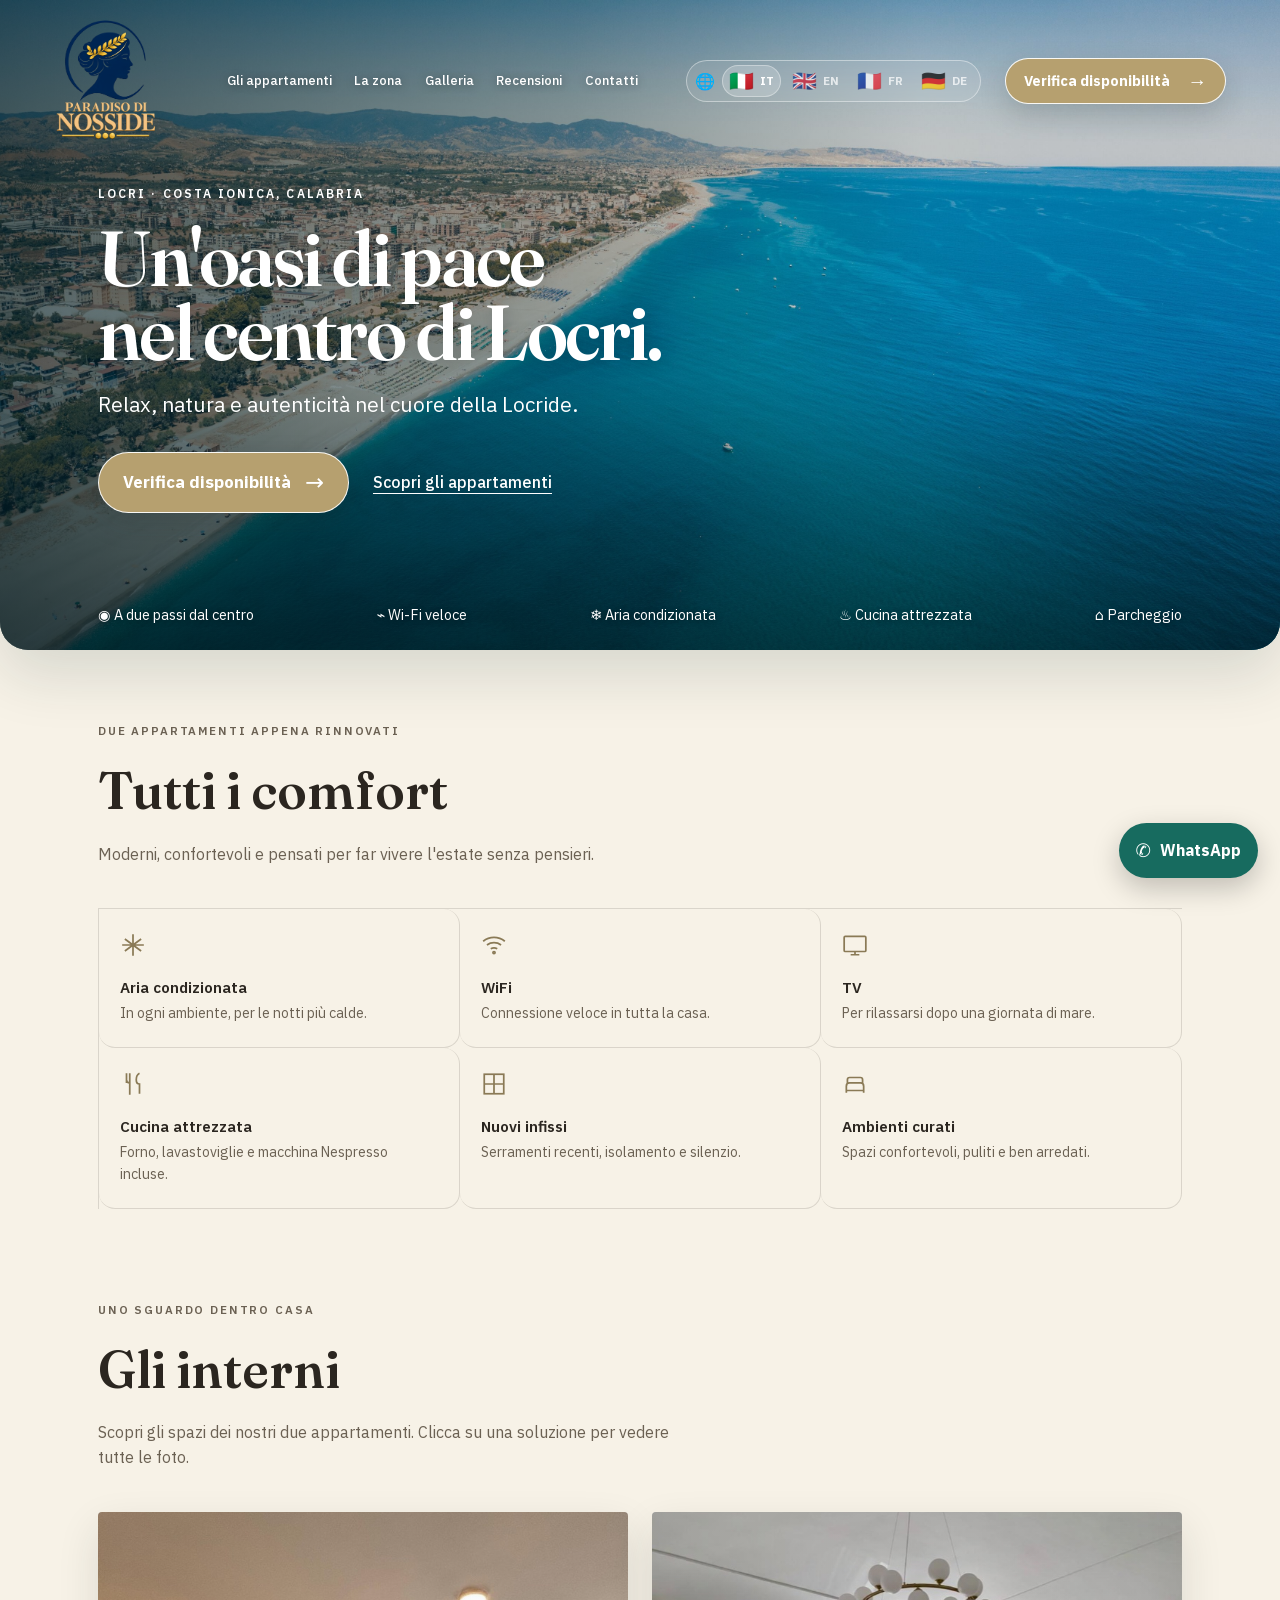
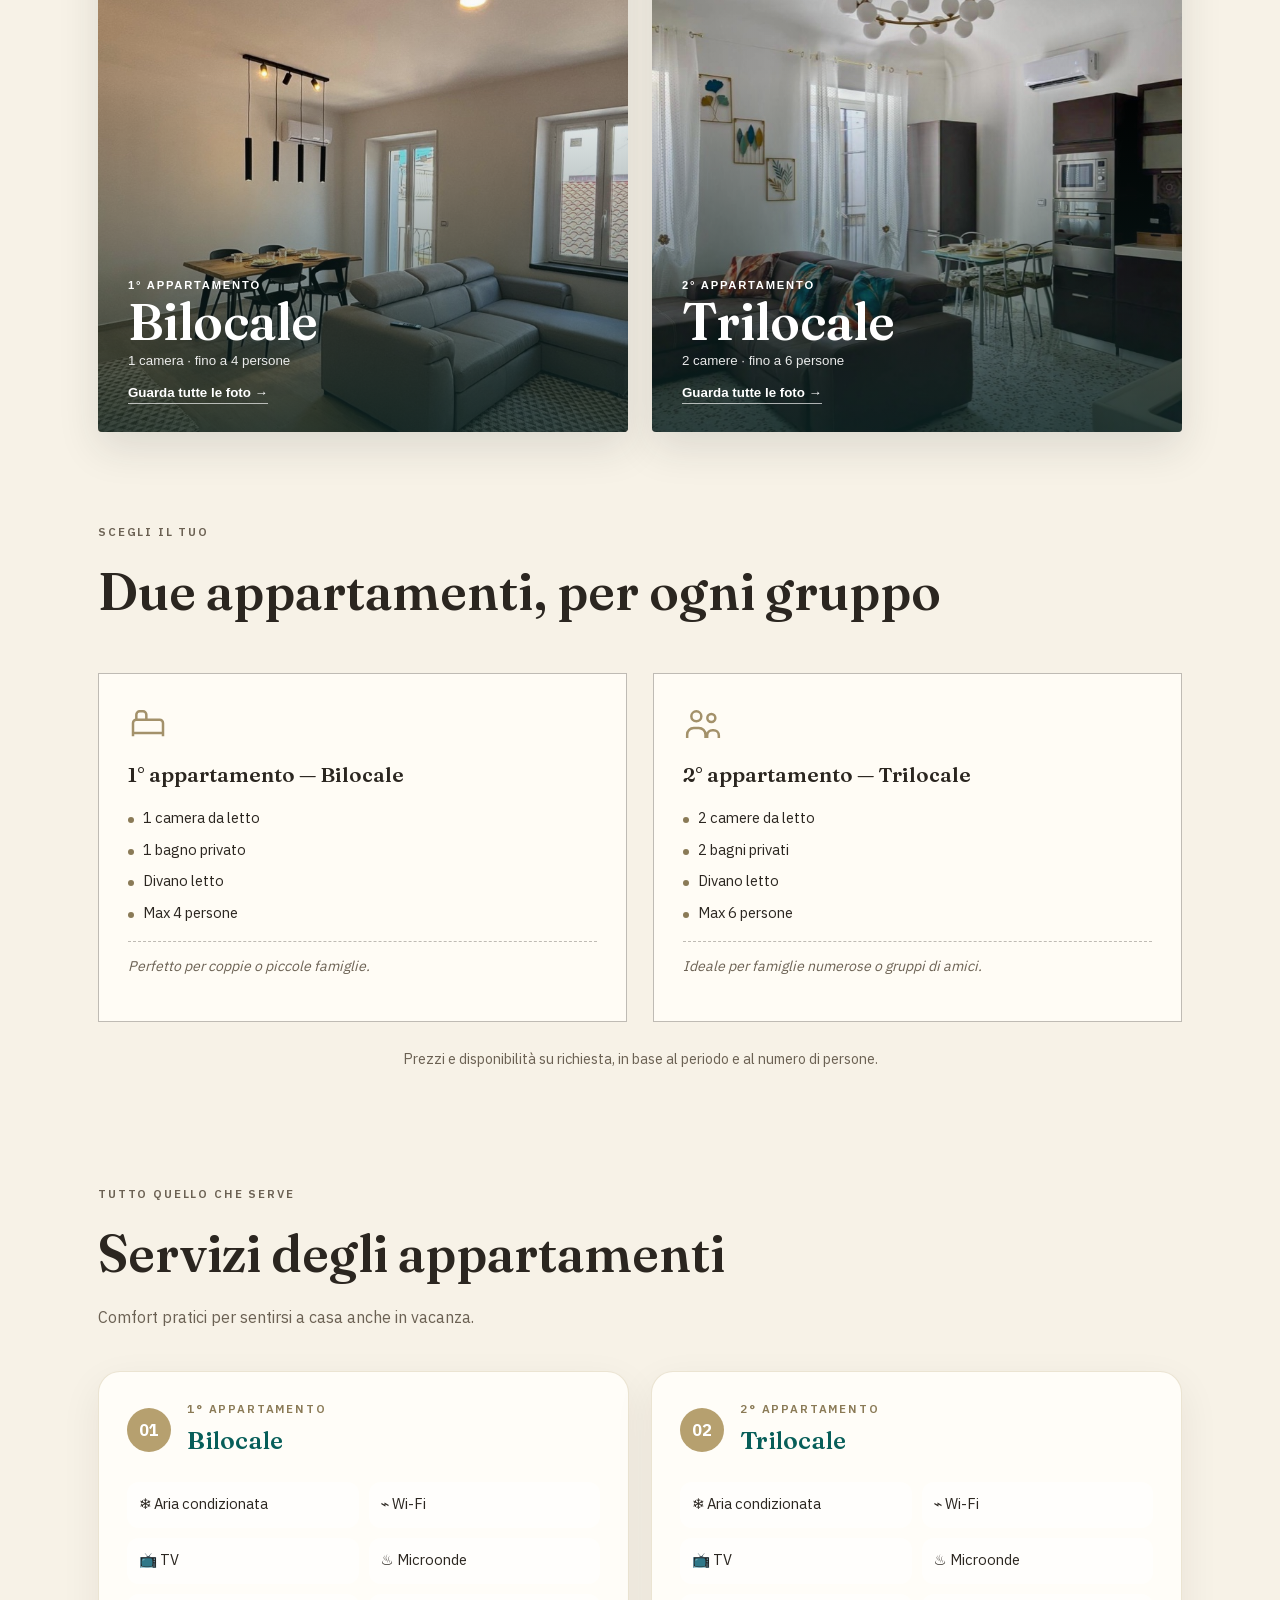
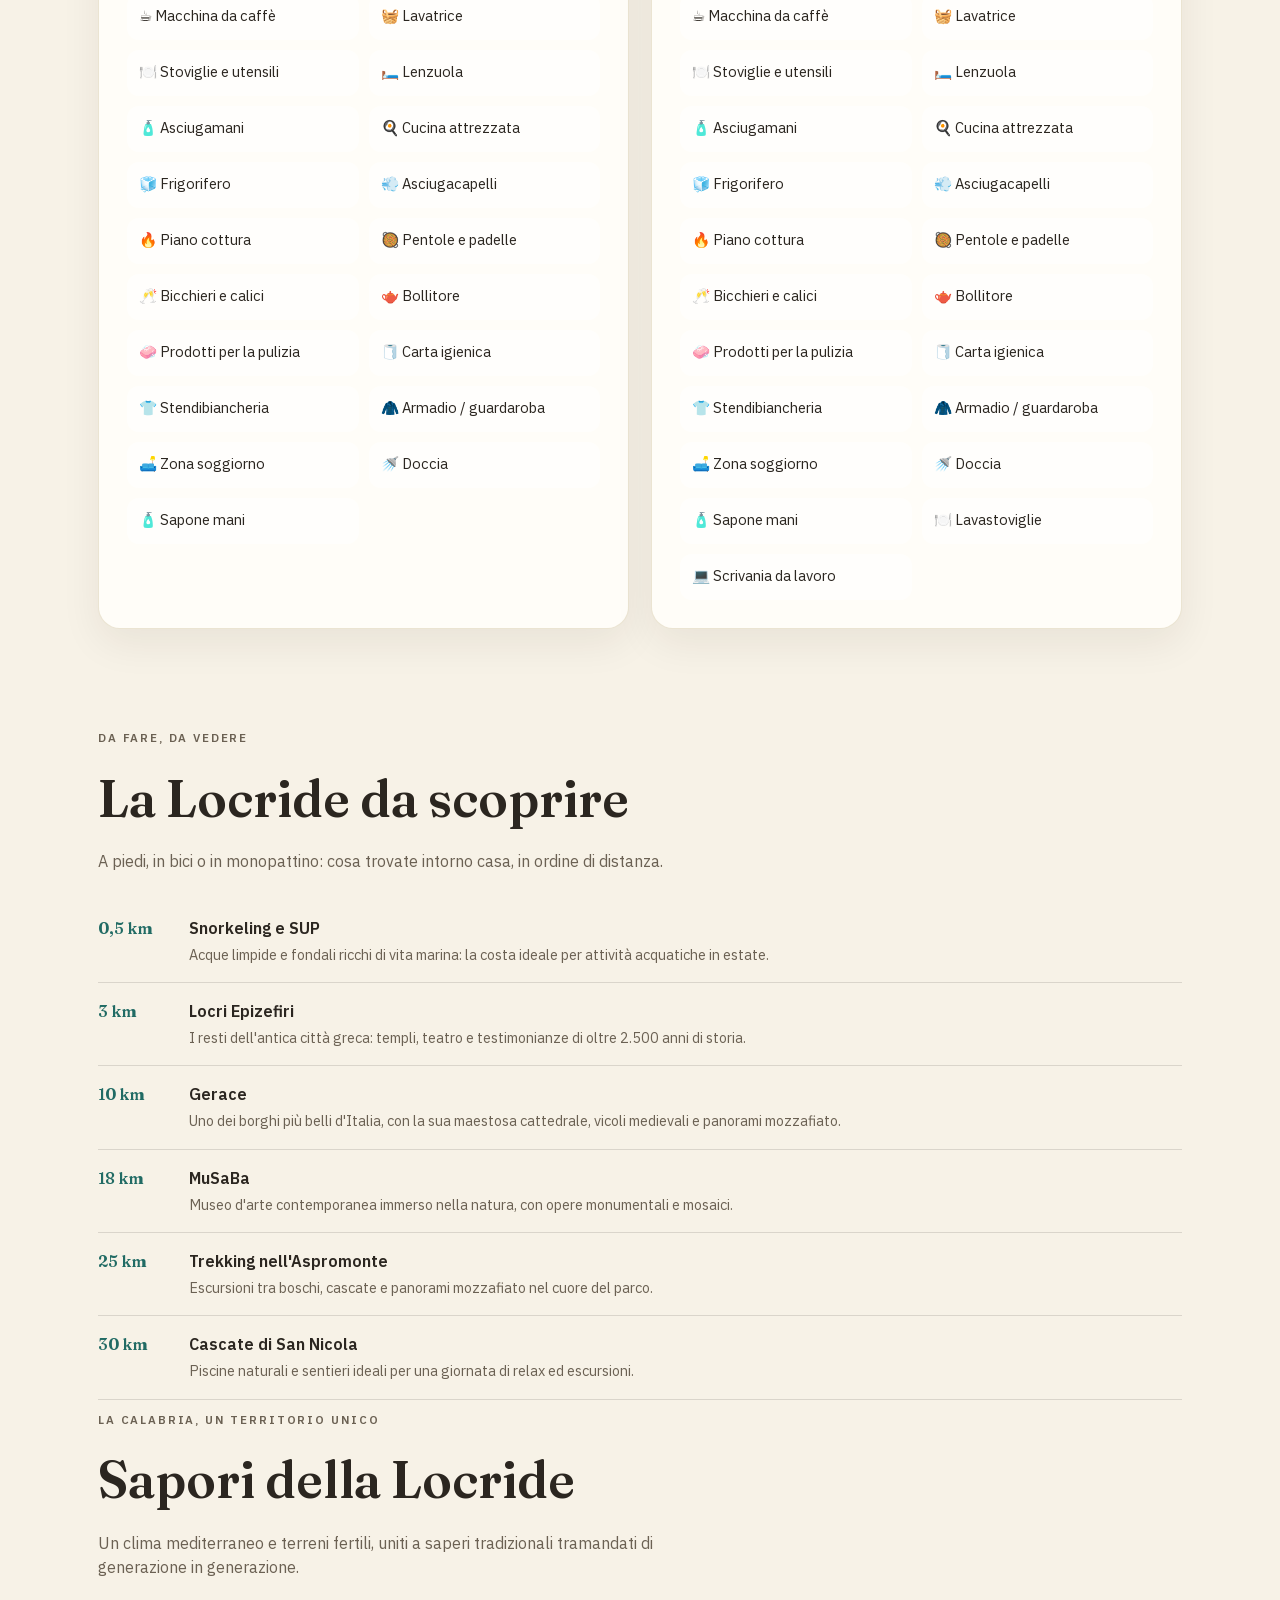
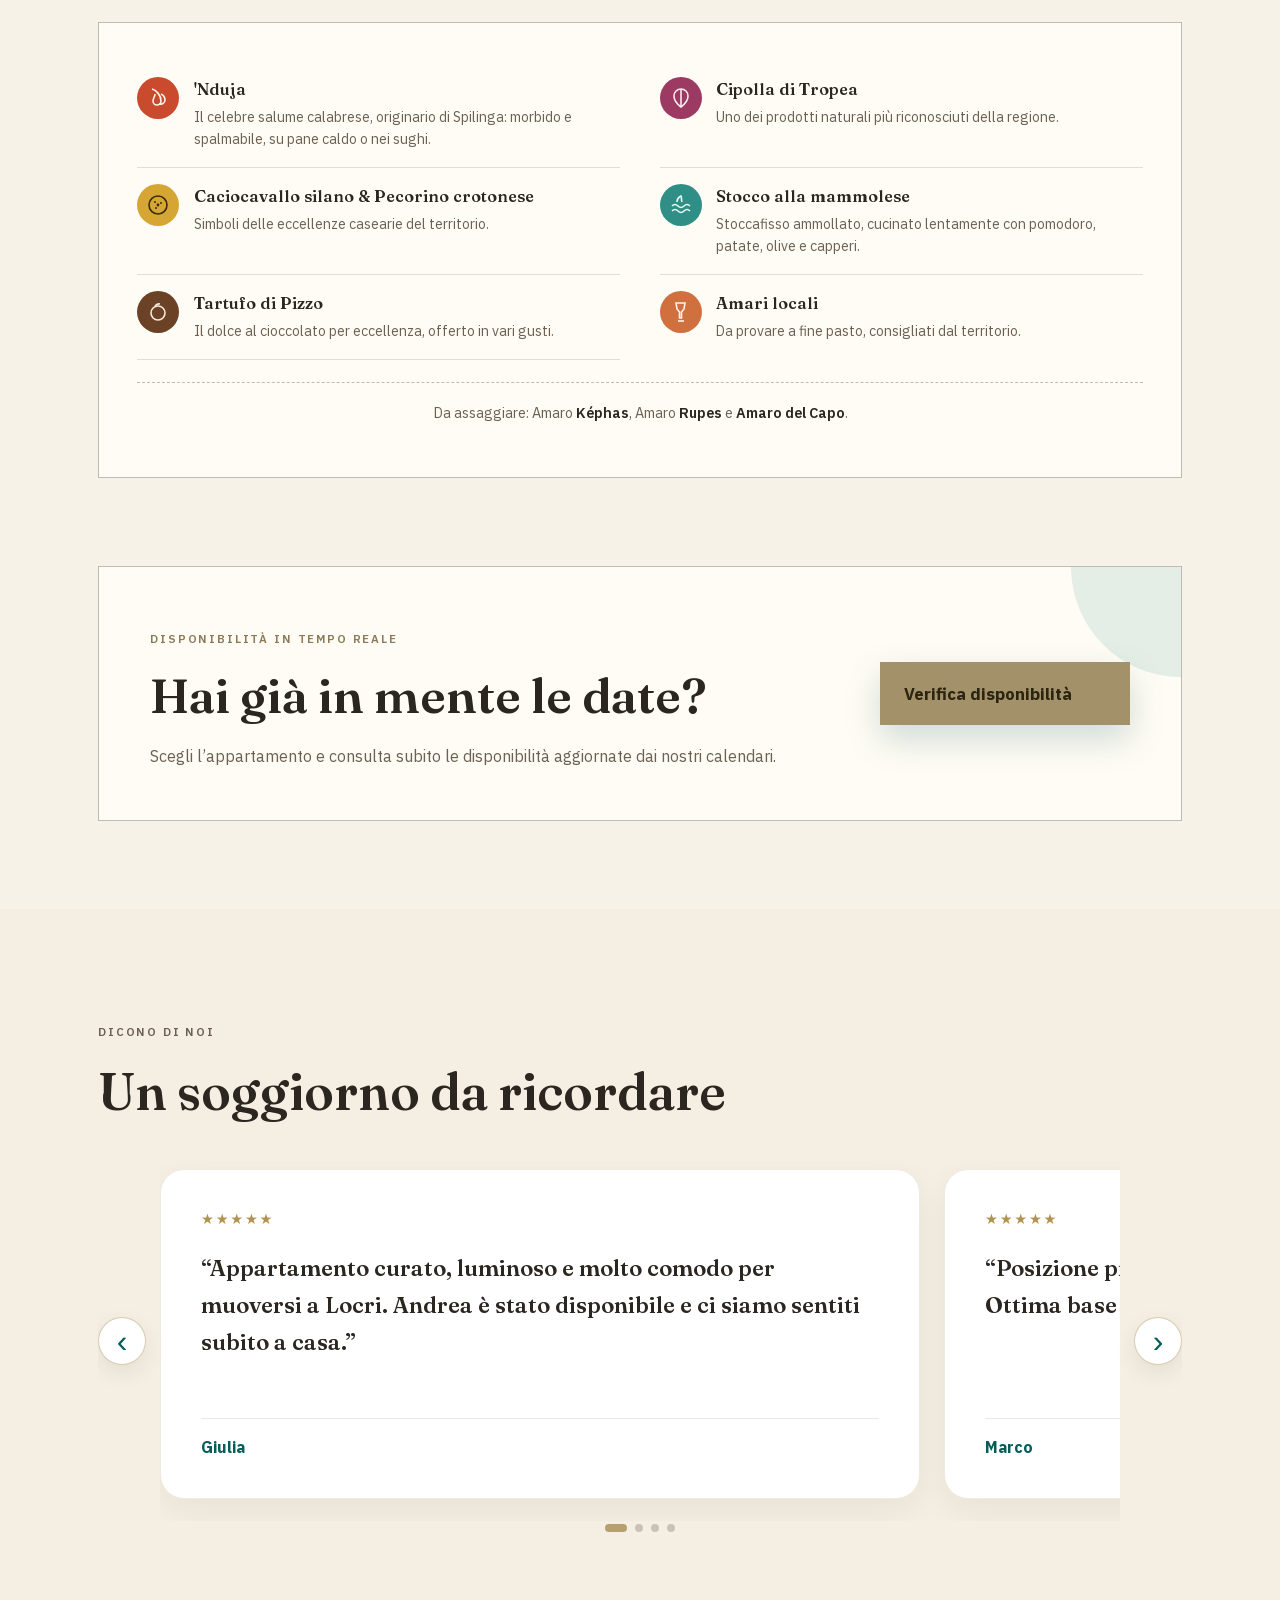
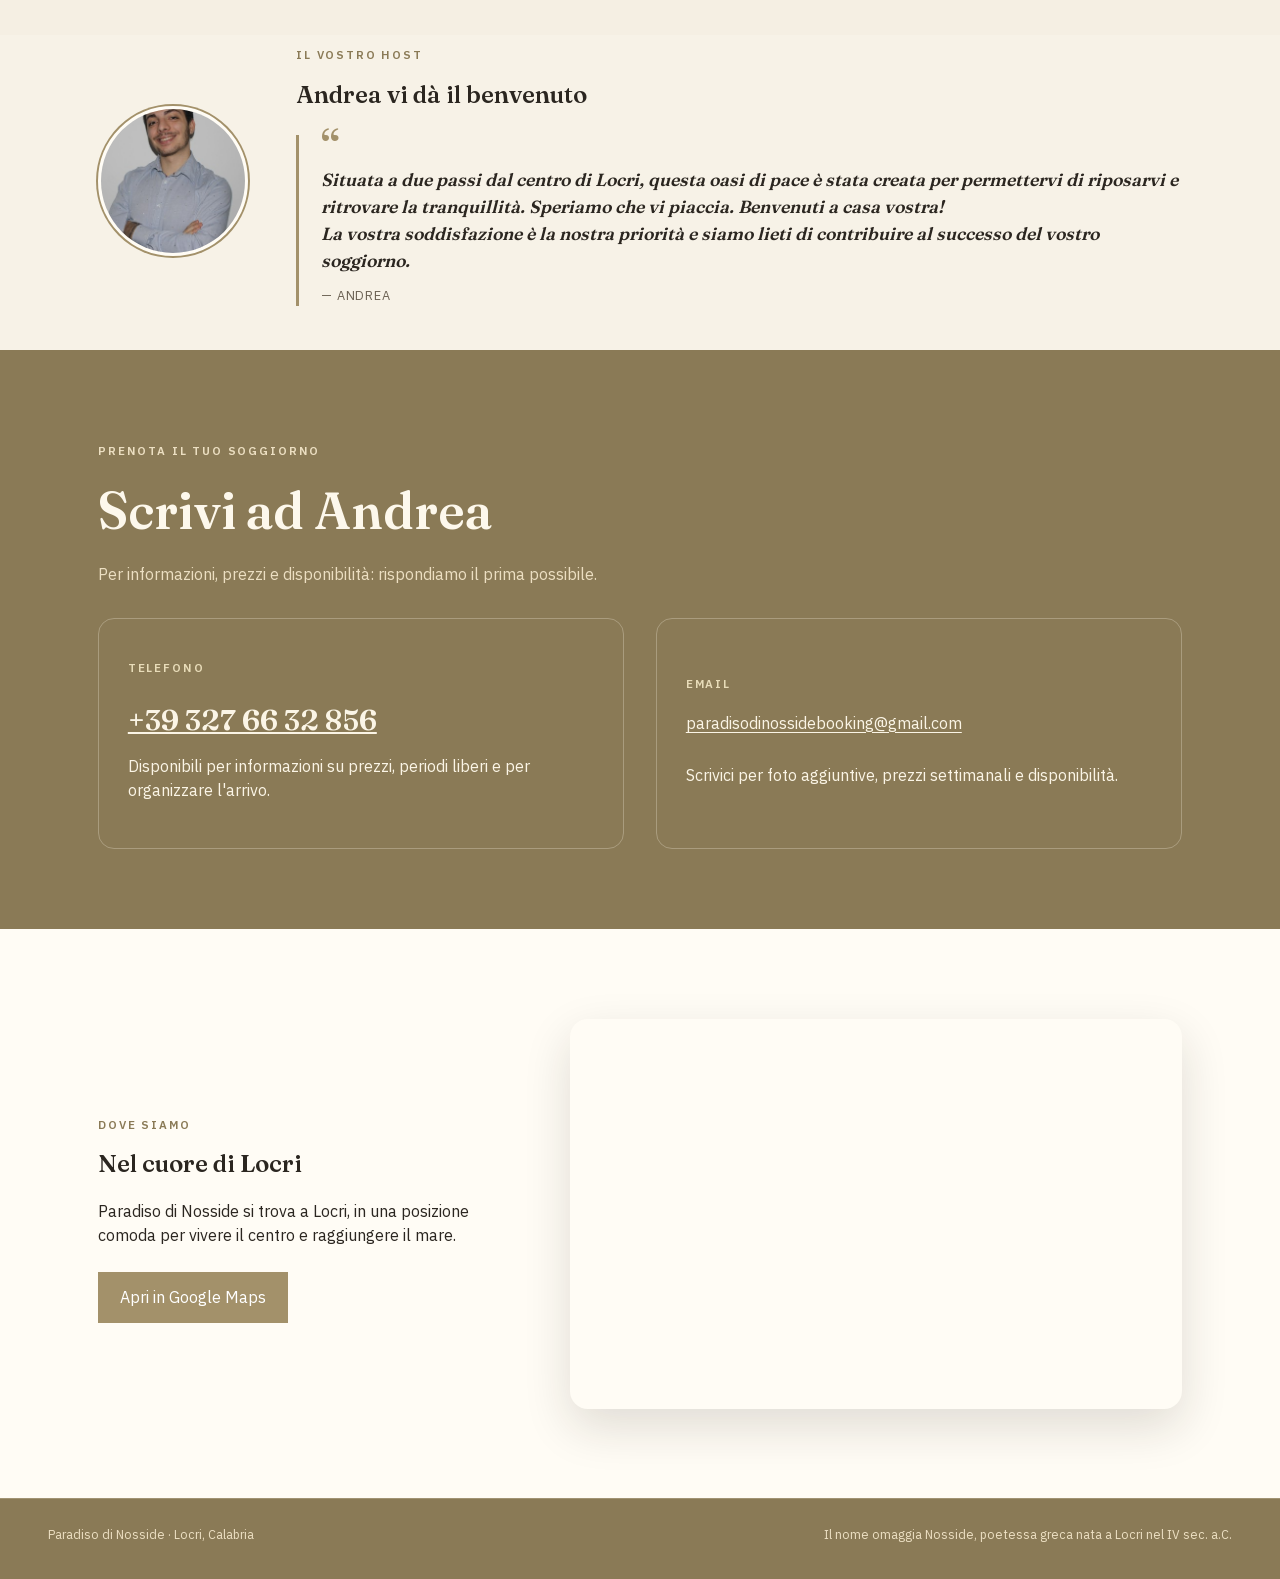
==== commit 8a12f88d: "en fr de" ====
--- a/index.html
+++ b/index.html
@@ -16,7 +16,7 @@
     <ul class="nav-links premium-links">
       <li><a href="#interni">Gli appartamenti</a></li><li><a href="#dintorni">La zona</a></li><li><a href="#interni">Galleria</a></li><li><a href="#recensioni">Recensioni</a></li><li><a href="#contatti">Contatti</a></li>
     </ul>
-    <button class="lang-toggle" id="lang-toggle" type="button" aria-label="Switch language">EN</button>
+    <div class="language-picker" aria-label="Lingua"><span class="language-icon" aria-hidden="true">🌐</span><button type="button" data-lang="it" title="Italiano" aria-label="Italiano"><span class="flag-emoji" aria-hidden="true">🇮🇹</span> <span>IT</span></button><button type="button" data-lang="en" title="English" aria-label="English"><span class="flag-emoji" aria-hidden="true">🇬🇧</span> <span>EN</span></button><button type="button" data-lang="fr" title="Français" aria-label="Français"><span class="flag-emoji" aria-hidden="true">🇫🇷</span> <span>FR</span></button><button type="button" data-lang="de" title="Deutsch" aria-label="Deutsch"><span class="flag-emoji" aria-hidden="true">🇩🇪</span> <span>DE</span></button></div>
     <button class="nav-book btn btn-primary btn-availability-large" type="button" data-open-booking>Verifica disponibilità <span aria-hidden="true">→</span></button>
   </div>
 </nav>
@@ -427,7 +427,7 @@
       <div id="availability-result" class="form-status" aria-live="polite"></div>
 
       <form id="quote-form" class="quote-form is-hidden">
-        <input type="hidden" name="apartment" id="quote-apartment"><input type="hidden" name="checkin" id="quote-checkin"><input type="hidden" name="checkout" id="quote-checkout"><input type="hidden" name="guests" id="quote-guests">
+        <input type="hidden" name="lang" id="quote-lang"><input type="hidden" name="apartment" id="quote-apartment"><input type="hidden" name="checkin" id="quote-checkin"><input type="hidden" name="checkout" id="quote-checkout"><input type="hidden" name="guests" id="quote-guests">
         <div class="quote-success-head"><span>✓</span><div><p class="eyebrow">Periodo disponibile</p><h3>Richiedi il preventivo</h3></div></div>
         <div class="quote-grid">
           <label>Nome e cognome<input name="name" autocomplete="name" required></label>
--- a/css/style.css
+++ b/css/style.css
@@ -902,13 +902,12 @@
 .reviews-dot.is-active{width:22px;border-radius:999px;background:#b6a06f}
 @media(max-width:760px){.reviews-carousel{gap:6px}.reviews-arrow{flex-basis:40px;width:40px;height:40px}.reviews-track{gap:14px}.reviews-track .review-card{flex-basis:88%;min-height:310px;padding:28px 24px}}
 
-
-.confirmation-modal .btn,
-.confirmation-modal button,
-#confirmation-modal .btn,
-#confirmation-modal button {
-  display: flex !important;
-  align-items: center !important;
-  justify-content: center !important;
-  text-align: center !important;
-}+/* Language selector */
+.language-picker{display:flex;align-items:center;gap:4px;padding:4px 6px;border:1px solid rgba(255,255,255,.42);border-radius:999px;background:rgba(255,255,255,.09);backdrop-filter:blur(8px)}
+.language-icon{font-size:1rem;margin:0 3px 0 2px}.language-picker button{display:flex;align-items:center;gap:4px;border:0;background:transparent;color:#fff;border-radius:999px;padding:6px 7px;font:700 .72rem/1 'IBM Plex Sans',sans-serif;cursor:pointer;opacity:.72}.language-picker button:hover,.language-picker button.is-active{background:rgba(255,255,255,.2);opacity:1}.language-picker button.is-active{box-shadow:inset 0 0 0 1px rgba(255,255,255,.35)}
+@media(max-width:760px){.language-picker{gap:1px;padding:3px}.language-picker .language-icon,.language-picker button span{display:none}.language-picker button{font-size:1.05rem;padding:5px}}
+
+/* Bandiere emoji nel selettore lingua */
+.language-picker .flag-emoji{display:inline-block;font-size:1.25rem;line-height:1;vertical-align:middle}
+.language-picker button{gap:6px}
+@media(max-width:760px){.language-picker .flag-emoji{font-size:1.35rem}.language-picker button{padding:6px}}
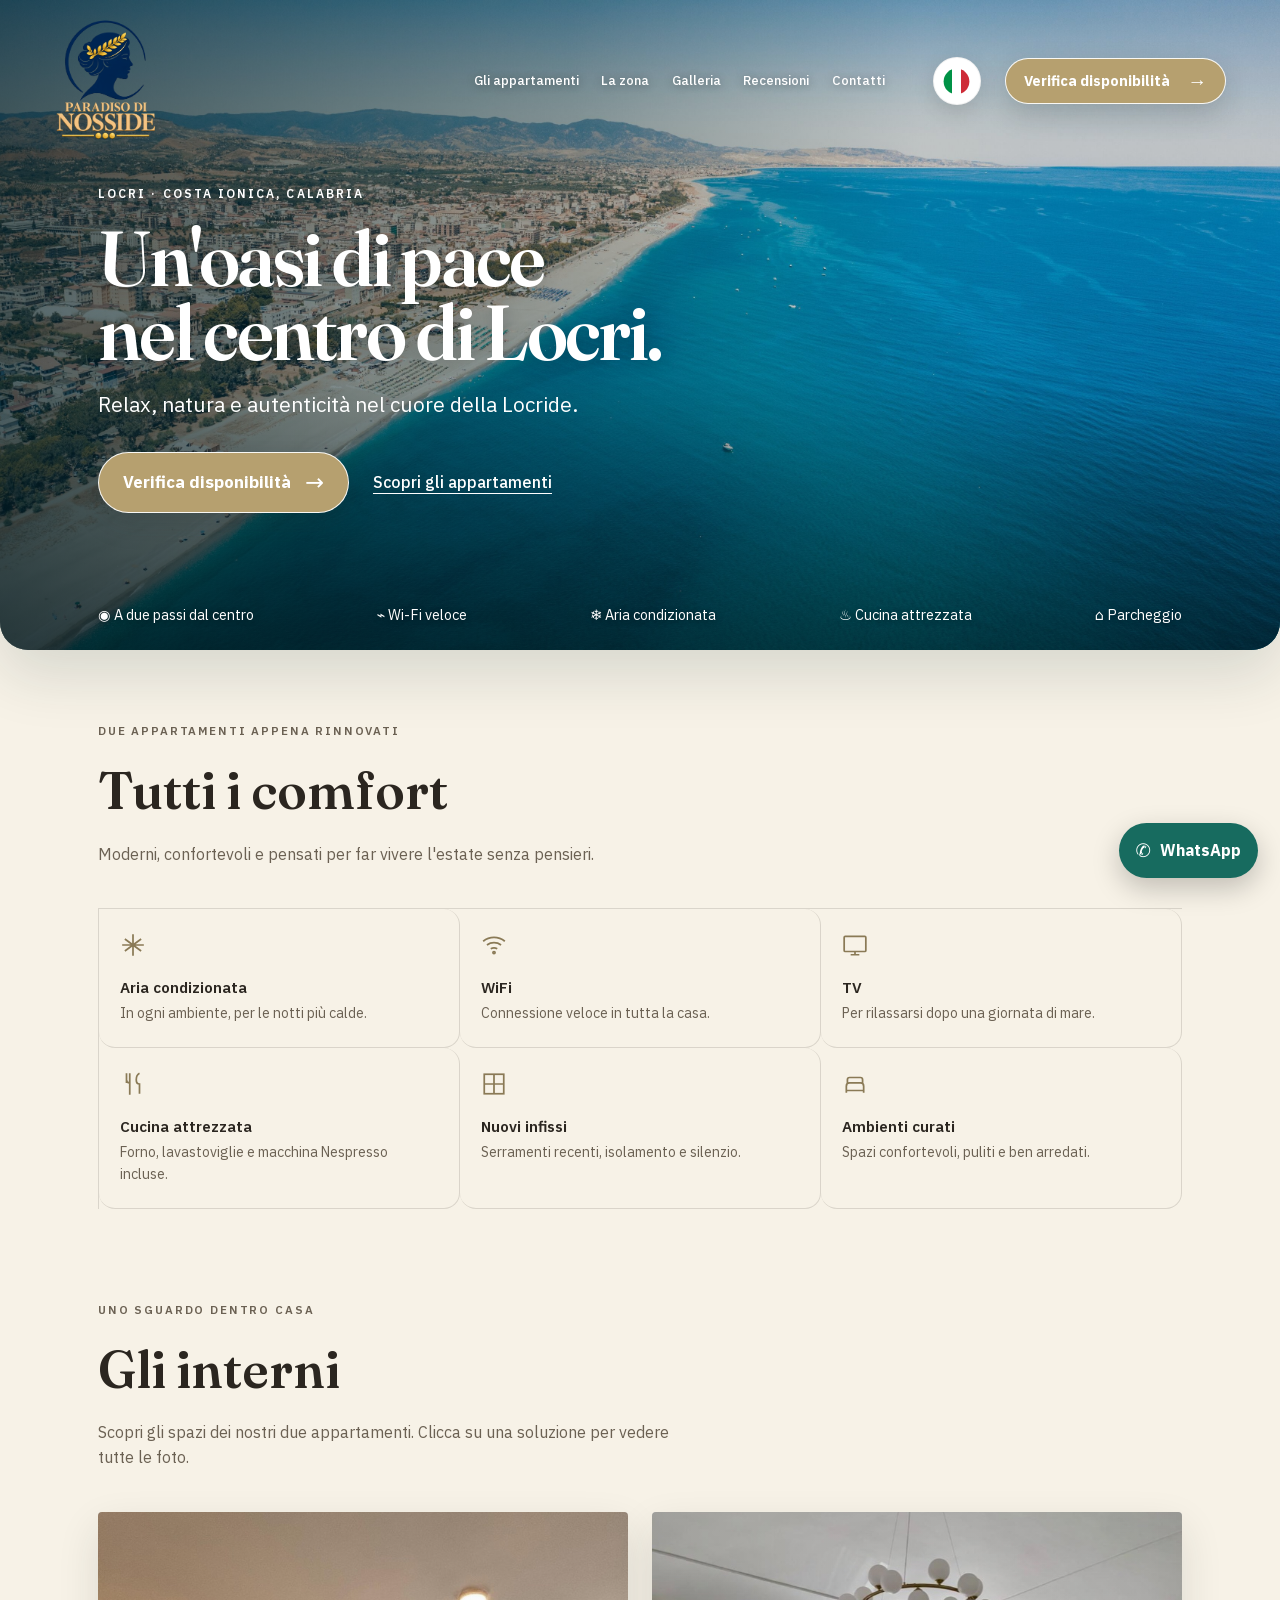
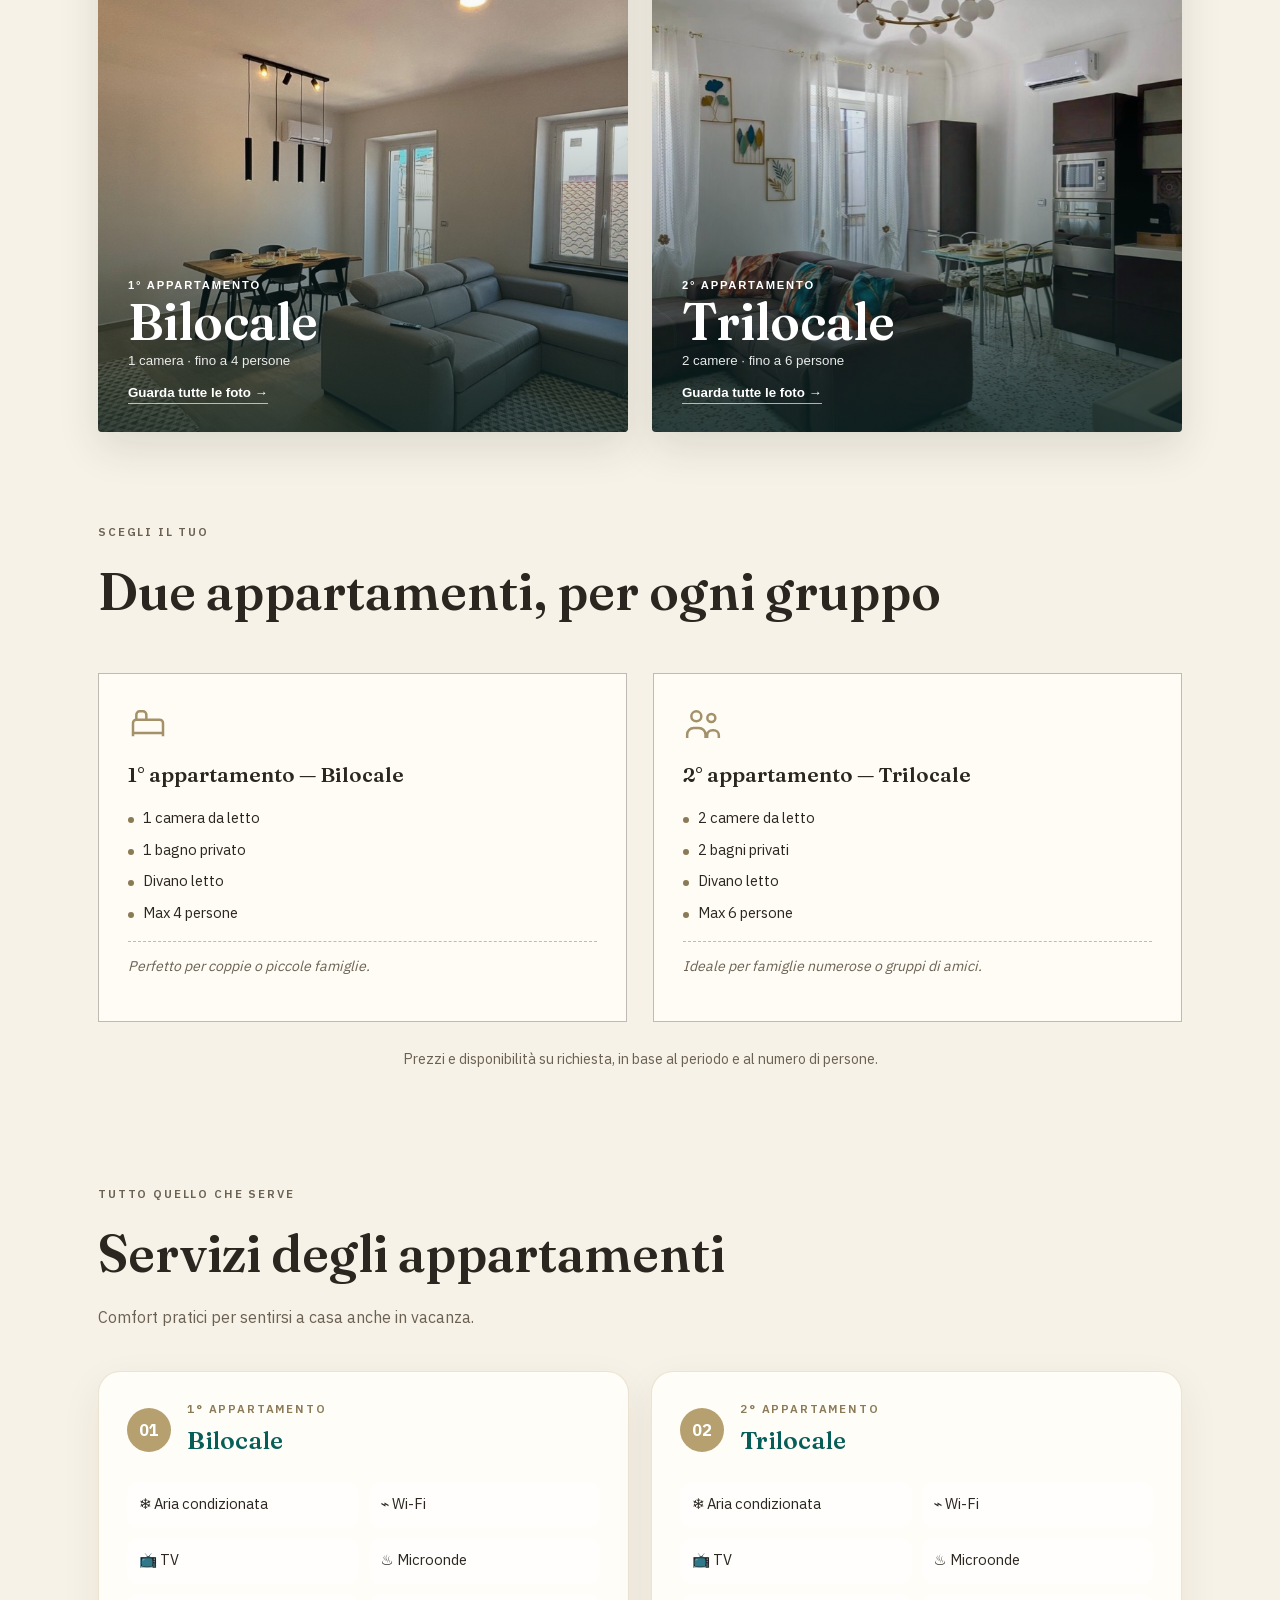
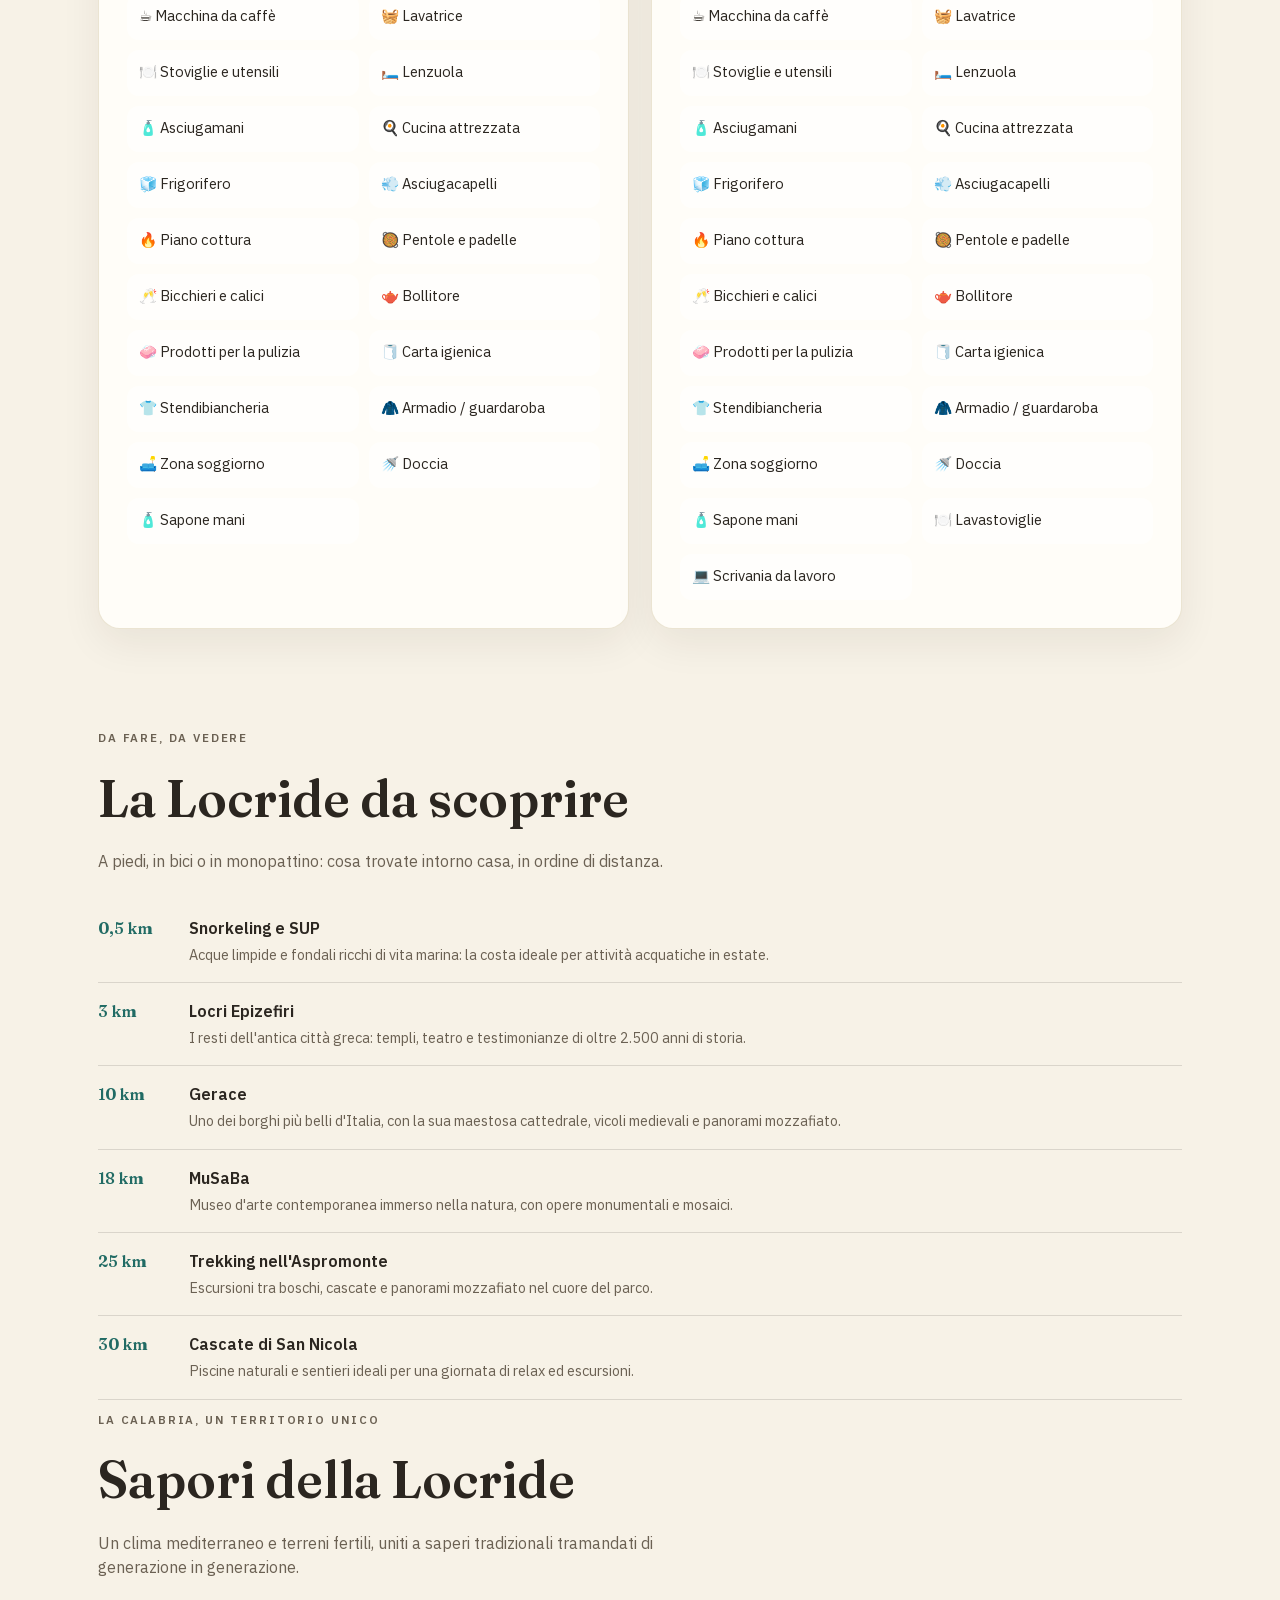
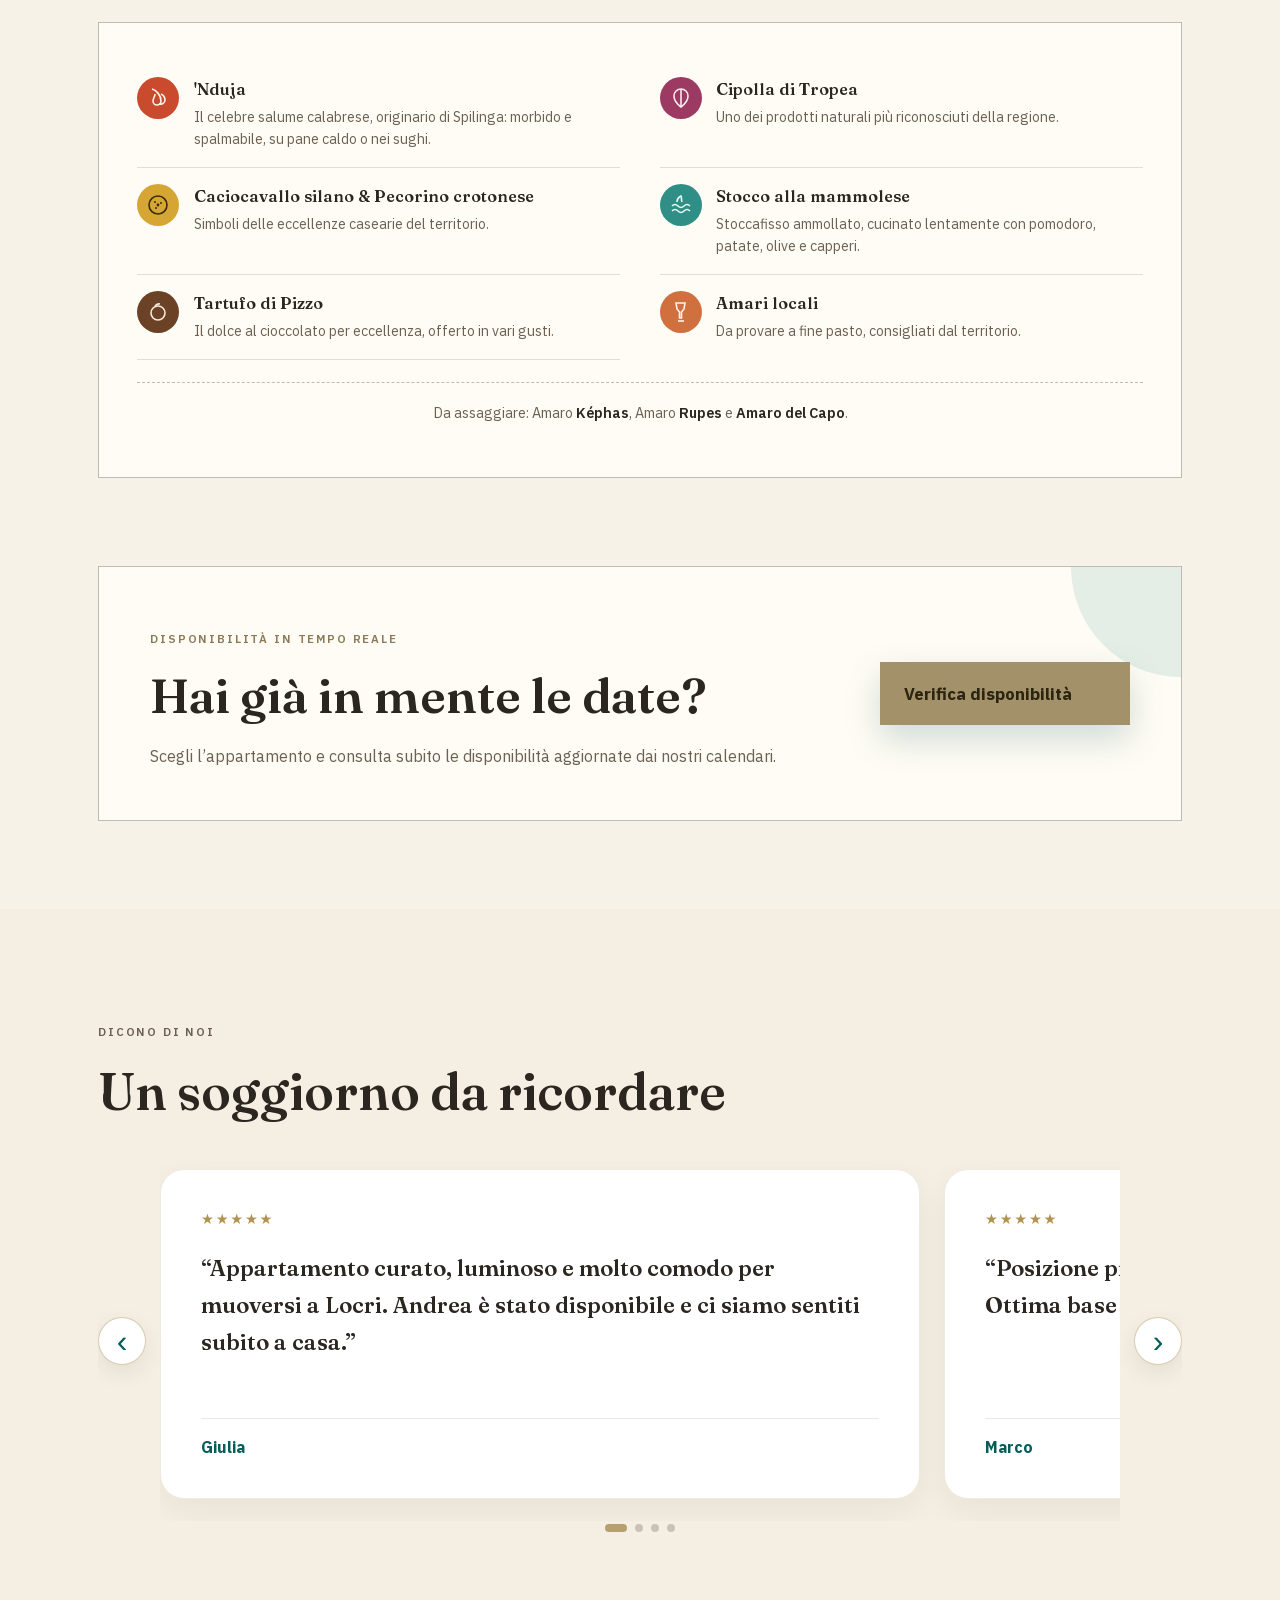
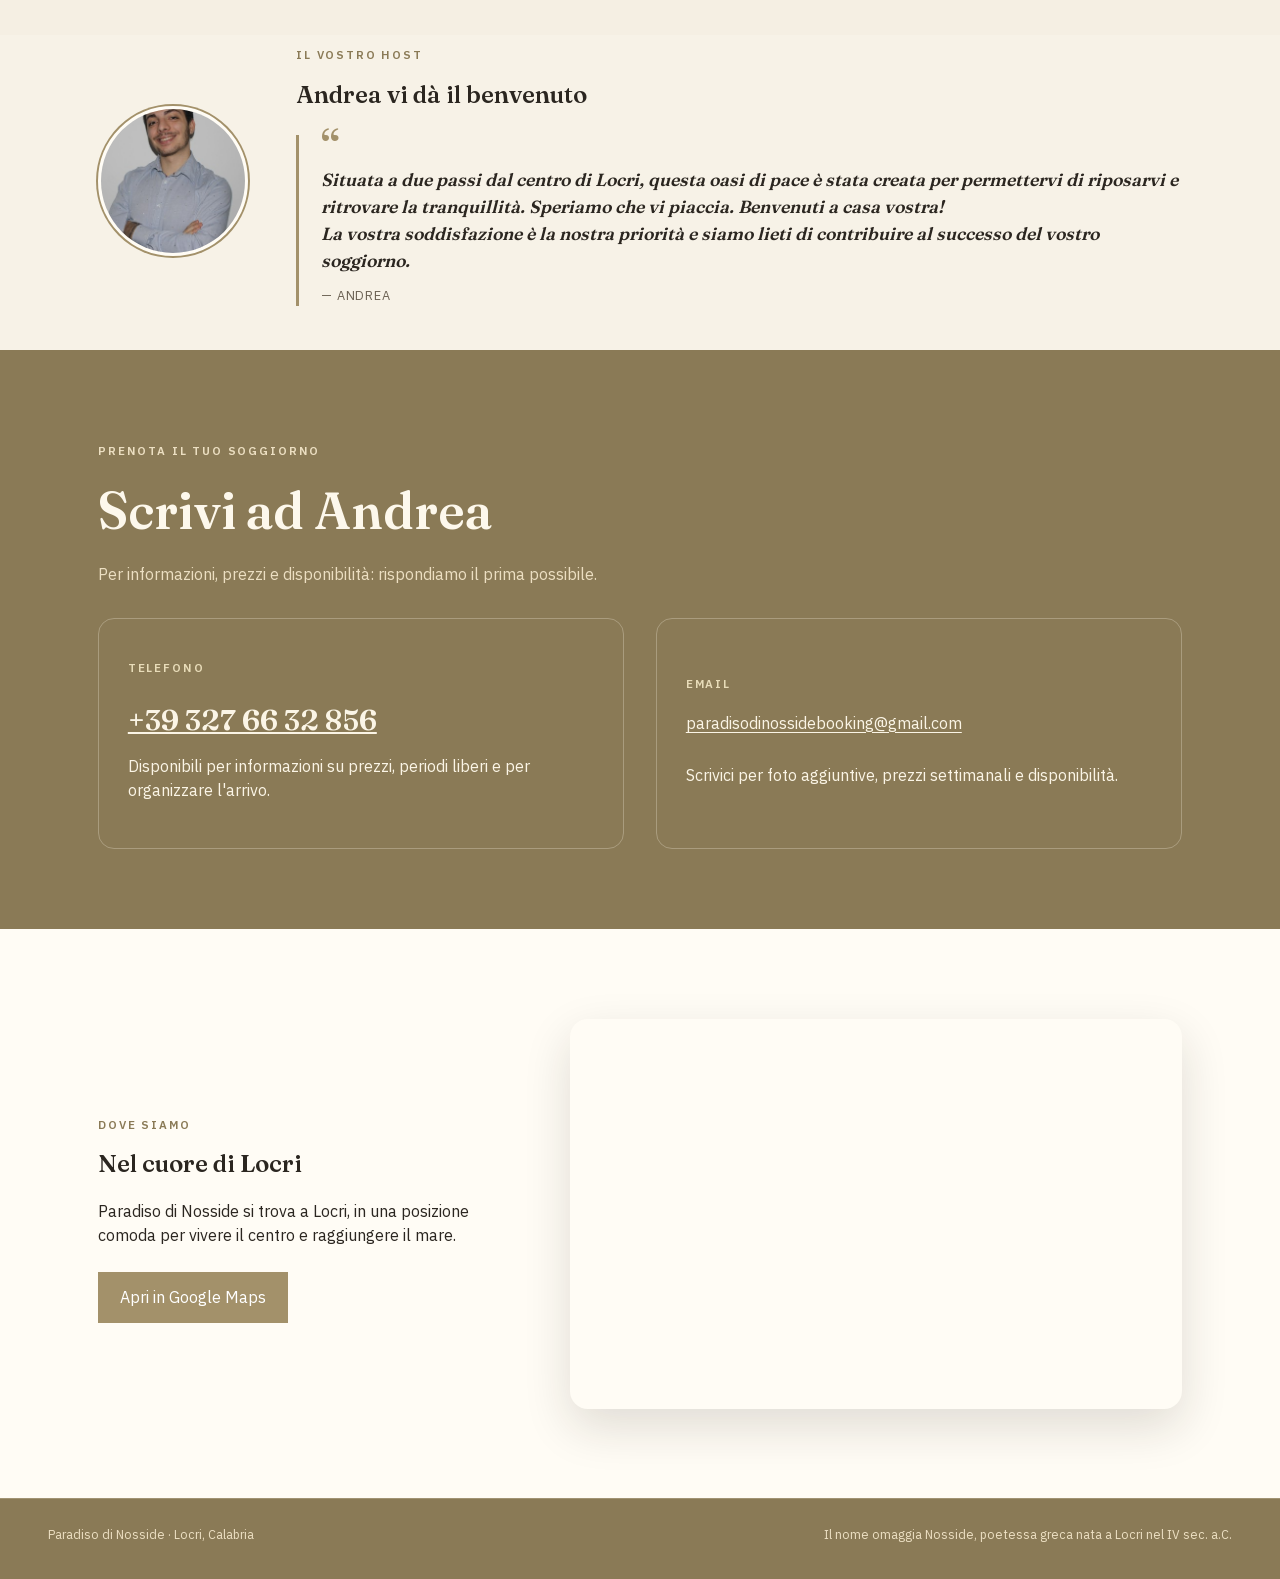
==== commit 367deeb9: "new flow with flags" ====
--- a/index.html
+++ b/index.html
@@ -16,7 +16,14 @@
     <ul class="nav-links premium-links">
       <li><a href="#interni">Gli appartamenti</a></li><li><a href="#dintorni">La zona</a></li><li><a href="#interni">Galleria</a></li><li><a href="#recensioni">Recensioni</a></li><li><a href="#contatti">Contatti</a></li>
     </ul>
-    <div class="language-picker" aria-label="Lingua"><span class="language-icon" aria-hidden="true">🌐</span><button type="button" data-lang="it" title="Italiano" aria-label="Italiano"><span class="flag-emoji" aria-hidden="true">🇮🇹</span> <span>IT</span></button><button type="button" data-lang="en" title="English" aria-label="English"><span class="flag-emoji" aria-hidden="true">🇬🇧</span> <span>EN</span></button><button type="button" data-lang="fr" title="Français" aria-label="Français"><span class="flag-emoji" aria-hidden="true">🇫🇷</span> <span>FR</span></button><button type="button" data-lang="de" title="Deutsch" aria-label="Deutsch"><span class="flag-emoji" aria-hidden="true">🇩🇪</span> <span>DE</span></button></div>
+    <div class="language-picker language-dropdown" aria-label="Lingua">
+<button type="button" class="language-dropdown-toggle" aria-haspopup="true" aria-expanded="false" aria-label="Seleziona lingua"><img class="current-flag-img" src="images/flags/it.svg" alt=""></button>
+<div class="language-dropdown-menu" role="menu">
+<button type="button" data-lang="it" role="menuitem" aria-label="Italiano"><img src="images/flags/it.svg" alt=""></button>
+<button type="button" data-lang="en" role="menuitem" aria-label="English"><img src="images/flags/gb.svg" alt=""></button>
+<button type="button" data-lang="fr" role="menuitem" aria-label="Français"><img src="images/flags/fr.svg" alt=""></button>
+<button type="button" data-lang="de" role="menuitem" aria-label="Deutsch"><img src="images/flags/de.svg" alt=""></button>
+</div></div>
     <button class="nav-book btn btn-primary btn-availability-large" type="button" data-open-booking>Verifica disponibilità <span aria-hidden="true">→</span></button>
   </div>
 </nav>
--- a/css/style.css
+++ b/css/style.css
@@ -911,3 +911,37 @@
 .language-picker .flag-emoji{display:inline-block;font-size:1.25rem;line-height:1;vertical-align:middle}
 .language-picker button{gap:6px}
 @media(max-width:760px){.language-picker .flag-emoji{font-size:1.35rem}.language-picker button{padding:6px}}
+
+/* Language dropdown */
+.language-picker.language-dropdown{position:relative;display:inline-block;padding:0;background:transparent;border:0;backdrop-filter:none}
+.language-dropdown-toggle{display:flex!important;align-items:center;gap:7px!important;border:1px solid rgba(255,255,255,.42)!important;background:rgba(255,255,255,.09)!important;color:#fff!important;border-radius:999px!important;padding:8px 11px!important;opacity:1!important}
+.language-dropdown-toggle .current-flag{font-size:1.25rem}.language-arrow{transition:transform .2s}.language-dropdown.open .language-arrow{transform:rotate(180deg)}
+.language-dropdown-menu{display:none;position:absolute;right:0;top:calc(100% + 8px);min-width:165px;padding:6px;background:#fff;border:1px solid #e5ddcf;border-radius:14px;box-shadow:0 14px 36px rgba(0,0,0,.18);z-index:2000}
+.language-dropdown.open .language-dropdown-menu{display:block}
+.language-picker .language-dropdown-menu button{display:flex!important;width:100%;align-items:center;gap:10px;color:#2b2620!important;background:transparent!important;border:0;border-radius:9px;padding:10px 12px!important;font-size:.85rem!important;opacity:1!important;text-align:left}
+.language-picker .language-dropdown-menu button:hover,.language-picker .language-dropdown-menu button.is-active{background:#f3eee4!important;color:#176b5f!important}
+@media(max-width:760px){.language-picker .language-dropdown-toggle span{display:inline}.language-dropdown-menu{right:0}.language-picker .language-dropdown-menu button span{display:inline}}
+
+/* Language selector stile compatto con bandiera circolare */
+.language-picker.language-dropdown{position:relative;display:inline-flex!important;align-items:center;padding:0!important;background:transparent!important;border:0!important;box-shadow:none!important;overflow:visible!important}
+.language-picker .language-dropdown-toggle{width:48px!important;height:48px!important;min-width:48px!important;padding:0!important;display:flex!important;align-items:center!important;justify-content:center!important;border:1px solid rgba(0,0,0,.05)!important;border-radius:50%!important;background:#fff!important;color:#222!important;box-shadow:0 7px 22px rgba(0,0,0,.12)!important}
+.language-dropdown-toggle .current-flag{font-size:1.35rem!important;line-height:1!important}
+.language-dropdown-menu{display:none;position:absolute!important;top:calc(100% + 7px)!important;left:50%!important;right:auto!important;transform:translateX(-50%);min-width:92px!important;padding:5px 6px!important;background:#fff!important;border:0!important;border-radius:0 0 13px 13px!important;box-shadow:0 10px 24px rgba(0,0,0,.12)!important;z-index:2000!important}
+.language-dropdown.open .language-dropdown-menu{display:block!important}
+.language-picker .language-dropdown-menu button{width:100%!important;display:flex!important;align-items:center!important;justify-content:flex-start!important;gap:10px!important;padding:8px 9px!important;border:0!important;border-radius:9px!important;background:#fff!important;color:#27314b!important;font:700 .88rem/1 Arial,sans-serif!important;text-transform:lowercase!important;cursor:pointer!important}
+.language-picker .language-dropdown-menu button:hover,.language-picker .language-dropdown-menu button.is-active{background:#f5f6f7!important;color:#176b5f!important}
+.flag-round{width:25px;height:25px;display:inline-flex;align-items:center;justify-content:center;flex:0 0 25px;border-radius:50%;overflow:hidden;background:#fff;font-size:1.18rem;line-height:1;box-shadow:0 0 0 1px rgba(0,0,0,.06)}
+.lang-code{display:inline!important}
+@media(max-width:760px){.language-picker .language-dropdown-toggle{width:44px!important;height:44px!important;min-width:44px!important}.language-dropdown-menu{min-width:88px!important}}
+
+/* bandiere reali: niente emoji/sigle dentro il cerchio */
+.current-flag-img{width:27px!important;height:27px!important;border-radius:50%!important;object-fit:cover!important;display:block!important}
+.language-picker .language-dropdown-menu{width:92px!important;min-width:92px!important;padding:4px!important;border-radius:0 0 9px 9px!important}
+.language-picker .language-dropdown-menu button{gap:8px!important;padding:7px 8px!important;background:#fff!important}
+.language-picker .language-dropdown-menu button img{width:25px!important;height:25px!important;border-radius:50%!important;object-fit:cover!important;flex:0 0 25px!important;box-shadow:0 0 0 1px rgba(0,0,0,.08)!important}
+.language-picker .language-dropdown-menu button.is-active{display:none!important}
+
+/* Language dropdown: solo bandiere */
+.language-picker .language-dropdown-menu{width:48px!important;min-width:48px!important;padding:5px!important}
+.language-picker .language-dropdown-menu button{width:38px!important;height:38px!important;padding:6px!important;display:flex!important;align-items:center!important;justify-content:center!important;gap:0!important}
+.language-picker .language-dropdown-menu button img{margin:0!important}
